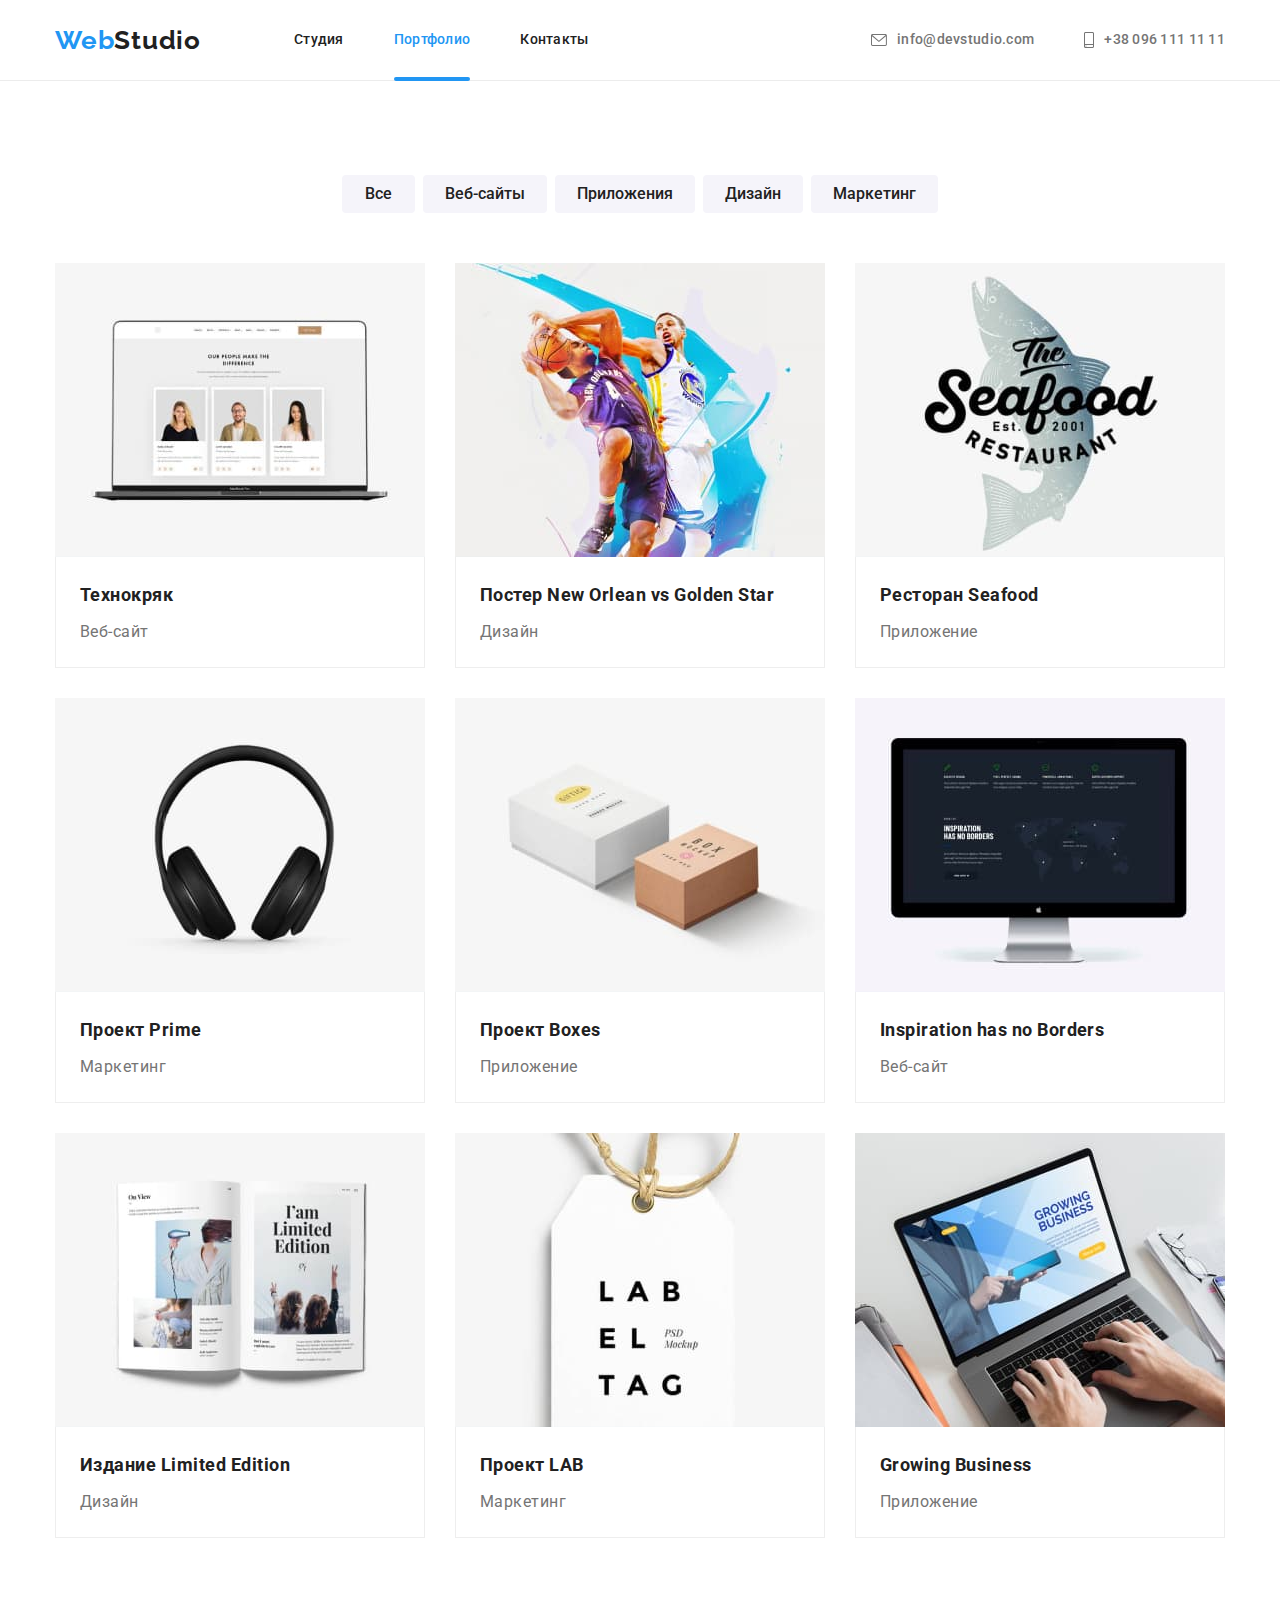
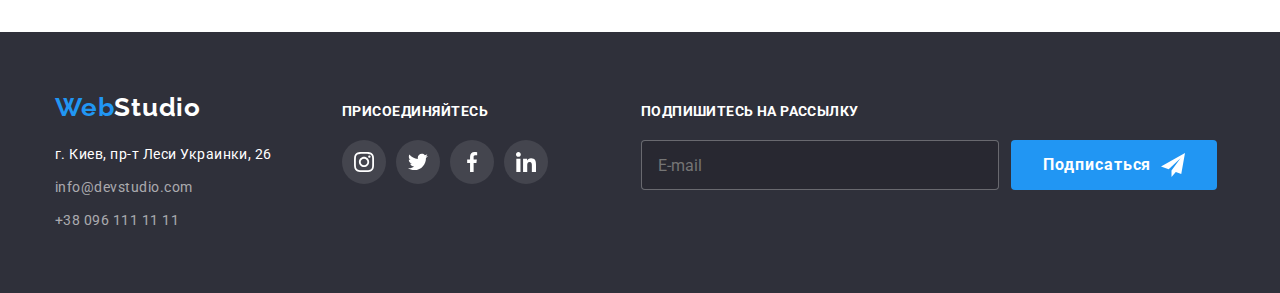
==== portfolio.html @ 643bd153 "Копіювання файлів" ====
<!DOCTYPE html>
<html lang="en">
  <head>
    <meta charset="UTF-8" />
    <meta http-equiv="X-UA-Compatible" content="IE=edge" />
    <meta name="viewport" content="width=device-width, initial-scale=1.0" />
    <title>Document</title>
    <link rel="preconnect" href="https://fonts.googleapis.com" />
    <link rel="preconnect" href="https://fonts.gstatic.com" crossorigin />
    <link
      href="https://fonts.googleapis.com/css2?family=Raleway:wght@700&family=Roboto:wght@400;500;700;900&display=swap"
      rel="stylesheet"
    />
    <link
      rel="stylesheet"
      href="https://cdnjs.cloudflare.com/ajax/libs/modern-normalize/1.1.0/modern-normalize.min.css"
    />

    <link rel="stylesheet" href="./css/main.min.css" />
  </head>
  <body>
    <header class="header">
      <div class="conteiner header__container">
        <a href="./index.html" class="logo">
          Web<span class="logo--up">Studio</span>
        </a>
        <nav class="navigation">
          <ul class="navigation__list list">
            <li class="navigation__item">
              <a href="./index.html" class="navigation__link"> Студия </a>
            </li>
            <li class="navigation__item">
              <a href="./portfolio.html" class="navigation__link current">
                Портфолио</a
              >
            </li>
            <li class="navigation__item">
              <a href="" class="navigation__link"> Контакты</a>
            </li>
          </ul>
        </nav>
        <ul class="contacts list">
          <li class="contacts__item">
            <a class="contacts__link" href="mailto:info@devstudio.com">
              <svg class="contacts__icon" width="16" height="12">
                <use href="./images/icons.svg#icon-envelope-hover"></use>
              </svg>
              info@devstudio.com
            </a>
          </li>
          <li class="contacts__item">
            <a class="contacts__link" href="tel:+380961111111">
              <svg class="contacts__icon" width="10" height="16">
                <use href="./images/icons.svg#icon-smartphone"></use>
              </svg>
              +38 096 111 11 11
            </a>
          </li>
        </ul>
      </div>
    </header>

    <main>
      <section class="portfolio">
        <div class="conteiner">
          <h1 class="visually-hidden">Портфолио</h1>
          <ul class="buttons-list list">
            <li class="buttons-item">
              <button type="button" class="portfolio-button">Все</button>
            </li>
            <li class="buttons-item">
              <button type="button" class="portfolio-button">Веб-сайты</button>
            </li>
            <li class="buttons-item">
              <button type="button" class="portfolio-button">Приложения</button>
            </li>
            <li class="buttons-item">
              <button type="button" class="portfolio-button">Дизайн</button>
            </li>
            <li class="buttons-item">
              <button type="button" class="portfolio-button">Маркетинг</button>
            </li>
          </ul>

          <ul class="portfolio-list list">
            <li class="portfolio-item">
              <a href="" class="portfolio-link">
                <div class="team-portfolio-top">
                  <img
                    src="./images/port1.jpg"
                    alt="ноутбук"
                    width="370"
                    height="294"
                  />
                  <p class="portfolio-top-text">
                    Ресурс предлагает комплексные предложения с разным уровнем
                    функционала и сервисов. Все это позволит посетителю получить
                    исчерпывающие сведения о компании или частном лице.
                  </p>
                </div>
                <div class="item-card">
                  <h2 class="title">Технокряк</h2>
                  <p>Веб-сайт</p>
                </div>
              </a>
            </li>
            <li class="portfolio-item">
              <a href="" class="portfolio-link">
                <div class="team-portfolio-top">
                  <img
                    src="./images/port2.jpg"
                    alt="ноутбук"
                    width="370"
                    height="294"
                  />
                  <p class="portfolio-top-text">
                    Ресурс предлагает комплексные предложения с разным уровнем
                    функционала и сервисов. Все это позволит посетителю получить
                    исчерпывающие сведения о компании или частном лице.
                  </p>
                </div>
                <div class="item-card">
                  <h2 class="title">Постер New Orlean vs Golden Star</h2>
                  <p>Дизайн</p>
                </div>
              </a>
            </li>
            <li class="portfolio-item">
              <a href="" class="portfolio-link">
                <div class="team-portfolio-top">
                  <img
                    src="./images/port3.jpg"
                    alt="ноутбук"
                    width="370"
                    height="294"
                  />
                  <p class="portfolio-top-text">
                    Ресурс предлагает комплексные предложения с разным уровнем
                    функционала и сервисов. Все это позволит посетителю получить
                    исчерпывающие сведения о компании или частном лице.
                  </p>
                </div>
                <div class="item-card">
                  <h2 class="title">Ресторан Seafood</h2>
                  <p>Приложение</p>
                </div>
              </a>
            </li>
            <li class="portfolio-item">
              <a href="" class="portfolio-link">
                <div class="team-portfolio-top">
                  <img
                    src="./images/port4.jpg"
                    alt="ноутбук"
                    width="370"
                    height="294"
                  />
                  <p class="portfolio-top-text">
                    Ресурс предлагает комплексные предложения с разным уровнем
                    функционала и сервисов. Все это позволит посетителю получить
                    исчерпывающие сведения о компании или частном лице.
                  </p>
                </div>
                <div class="item-card">
                  <h2 class="title">Проект Prime</h2>
                  <p>Маркетинг</p>
                </div>
              </a>
            </li>
            <li class="portfolio-item">
              <a href="" class="portfolio-link">
                <div class="team-portfolio-top">
                  <img
                    src="./images/port5.jpg"
                    alt="ноутбук"
                    width="370"
                    height="294"
                  />
                  <p class="portfolio-top-text">
                    Ресурс предлагает комплексные предложения с разным уровнем
                    функционала и сервисов. Все это позволит посетителю получить
                    исчерпывающие сведения о компании или частном лице.
                  </p>
                </div>
                <div class="item-card">
                  <h2 class="title">Проект Boxes</h2>
                  <p>Приложение</p>
                </div>
              </a>
            </li>

            <li class="portfolio-item">
              <a href="" class="portfolio-link">
                <div class="team-portfolio-top">
                  <img
                    src="./images/port6.jpg"
                    alt="ноутбук"
                    width="370"
                    height="294"
                  />
                  <p class="portfolio-top-text">
                    Ресурс предлагает комплексные предложения с разным уровнем
                    функционала и сервисов. Все это позволит посетителю получить
                    исчерпывающие сведения о компании или частном лице.
                  </p>
                </div>
                <div class="item-card">
                  <h2 class="title">Inspiration has no Borders</h2>
                  <p>Веб-сайт</p>
                </div>
              </a>
            </li>
            <li class="portfolio-item">
              <a href="" class="portfolio-link">
                <div class="team-portfolio-top">
                  <img
                    src="./images/port7.jpg"
                    alt="ноутбук"
                    width="370"
                    height="294"
                  />
                  <p class="portfolio-top-text">
                    Ресурс предлагает комплексные предложения с разным уровнем
                    функционала и сервисов. Все это позволит посетителю получить
                    исчерпывающие сведения о компании или частном лице.
                  </p>
                </div>
                <div class="item-card">
                  <h2 class="title">Издание Limited Edition</h2>
                  <p>Дизайн</p>
                </div>
              </a>
            </li>
            <li class="portfolio-item">
              <a href="" class="portfolio-link">
                <div class="team-portfolio-top">
                  <img
                    src="./images/port8.jpg"
                    alt="ноутбук"
                    width="370"
                    height="294"
                  />
                  <p class="portfolio-top-text">
                    Ресурс предлагает комплексные предложения с разным уровнем
                    функционала и сервисов. Все это позволит посетителю получить
                    исчерпывающие сведения о компании или частном лице.
                  </p>
                </div>
                <div class="item-card">
                  <h2 class="title">Проект LAB</h2>
                  <p>Маркетинг</p>
                </div>
              </a>
            </li>
            <li class="portfolio-item">
              <a href="" class="portfolio-link">
                <div class="team-portfolio-top">
                  <img
                    src="./images/port9.jpg"
                    alt="ноутбук"
                    width="370"
                    height="294"
                  />
                  <p class="portfolio-top-text">
                    Ресурс предлагает комплексные предложения с разным уровнем
                    функционала и сервисов. Все это позволит посетителю получить
                    исчерпывающие сведения о компании или частном лице.
                  </p>
                </div>
                <div class="item-card">
                  <h2 class="title">Growing Business</h2>
                  <p>Приложение</p>
                </div>
              </a>
            </li>
          </ul>
        </div>
      </section>
    </main>
    <footer class="footer">
      <div class="footer-conteiner conteiner">
        <div class="footer-address">
          <a href="./index.html" class="logo">
            Web<span class="logo--down">Studio</span>
          </a>
          <address class="address">
            <p class="text">г. Киев, пр-т Леси Украинки, 26</p>
            <ul class="adress-tel-mail list">
              <li class="address-tel-mail-item">
                <a href="mailto:info@devstudio.com" class="mail">
                  info@devstudio.com
                </a>
              </li>
              <li class="address-tel-mail-item">
                <a href="tel:+380961111111" class="tel"> +38 096 111 11 11 </a>
              </li>
            </ul>
          </address>
        </div>
        <div class="welcome">
          <p class="welcome-text">Присоединяйтесь</p>
          <ul class="welcome-list list">
            <li class="welcome-item">
              <a href="" class="welcome-soc-link">
                <svg class="welcome-link-icon" width="20" height="20">
                  <use href="./images/icons.svg#icon-instagram-2"></use>
                </svg>
              </a>
            </li>
            <li class="welcome-item">
              <a href="" class="welcome-soc-link">
                <svg class="welcome-link-icon" width="20" height="20">
                  <use href="./images/icons.svg#icon-twitter-1"></use>
                </svg>
              </a>
            </li>
            <li class="welcome-item">
              <a href="" class="welcome-soc-link">
                <svg class="welcome-link-icon" width="20" height="20">
                  <use href="./images/icons.svg#icon-facebook-1"></use>
                </svg>
              </a>
            </li>
            <li class="welcome-item">
              <a href="" class="welcome-soc-link">
                <svg class="welcome-link-icon" width="20" height="20">
                  <use href="./images/icons.svg#icon-linkedin-1"></use>
                </svg>
              </a>
            </li>
          </ul>
        </div>
        <form class="subscribe-field">
          <label for="email" class="email-label">Подпишитесь на рассылку</label>
          <div class="subscribe-field-input">
            <input
              type="email"
              class="subscribe-input"
              name="user-mail"
              id="email"
              placeholder="E-mail"
            />
            <div class="mail-button">
              <button type="submit" class="hero-button footer-button">
                <span>Подписаться</span>
                <span class="submit-icon">
                  <svg class="button-input-icon" width="24" height="24">
                    <use href="./images/icons.svg#icon-icon-send-1"></use>
                  </svg>
                </span>
              </button>
            </div>
          </div>
        </form>
      </div>
    </footer>
  </body>
</html>
---- css/main.min.css ----
:root{--main-text-color: #212121;--secondary-text-color: #757575;--accent-text-color: #2196f3;--hero-text-color: #ffffff;--background-primary-color: #ffffff;--background-secondary-color: #2f303a;--background-hover-btn:#188ce8;--transition: 250ms cubic-bezier(0.4, 0, 0.2, 1)}p,h1,h2,h3,h4,h5,h6{margin:0}ul,ol{margin:0;padding-left:0}button{cursor:pointer}a{color:currentColor}img{display:block;max-width:100%;height:auto}address{font-style:normal}body{background-color:var(--background-primary-color);color:var(--main-text-color);font-family:Roboto,sans-serif;letter-spacing:.03em}.visually-hidden{position:absolute;width:1px;height:1px;margin:-1px;border:0;padding:0;white-space:nowrap;clip-path:inset(100%);clip:rect(0 0 0 0);overflow:hidden}.list{list-style:none;padding:0;margin:0}.is-hidden{opacity:0;visibility:hidden;pointer-events:none}.conteiner{margin-left:auto;margin-right:auto;width:1200px;padding-left:15px;padding-right:15px}.section,.portfolio{padding-top:94px;padding-bottom:94px}.logo{color:var(--accent-text-color);font-family:Raleway,sans-serif;font-size:26px;font-weight:700;line-height:1.19;letter-spacing:.03em;text-decoration:none}.logo--up{color:var(--main-text-color)}.logo--down{color:var(--hero-text-color)}.navigation{margin-left:93px}.navigation__list{display:flex}.navigation__item:not(:last-child){margin-right:50px}.navigation__link{display:block;padding-top:32px;padding-bottom:32px;font-size:14px;font-weight:500;line-height:1.14;letter-spacing:.02em;text-decoration:none;transition:color var(--transition)}.navigation__link:hover,.navigation__link:focus{color:var(--accent-text-color)}.contacts{display:flex;margin-left:auto}.contacts__link{display:flex;align-items:center;color:var(--secondary-text-color);font-size:14px;font-weight:500;line-height:1.14;letter-spacing:.02em;text-decoration:none;transition:color var(--transition);padding-top:32px;padding-bottom:32px}.contacts__link:hover,.contacts__link:focus{color:var(--accent-text-color)}.contacts__icon{fill:currentColor;margin-right:10px}.contacts__item+.contacts__item{margin-left:50px}.hero-button{display:block;margin:0 auto;border:rgba(0,0,0,0);border-radius:4px;padding:10px 32px;min-width:200px;background-color:var(--accent-text-color);color:var(--hero-text-color);cursor:pointer;font-family:inherit;font-size:16px;font-weight:700;line-height:1.86;letter-spacing:.06em;text-align:center;transition:background-color var(--transition)}.hero-button:hover,.hero-button:focus{background-color:var(--background-hover-btn)}.modal-title{margin-top:0;margin-bottom:12px;font-size:20px;font-weight:700;line-height:1.15;letter-spacing:.03em;text-align:center;color:var(--main-text-color)}.modal-input{width:100%;height:40px;border:1px solid rgba(33,33,33,.2);border-radius:4px;outline:none;padding-left:42px;transition:border var(--transition)}.modal-input:focus{border:1px solid var(--accent-text-color)}.modal-field{margin-bottom:10px}.modal-field-coment{margin-bottom:20px}.modal-label{font-size:12px;font-weight:400;line-height:1.17;letter-spacing:.01em;margin-bottom:4px;color:var(--secondary-text-color)}.modal-comment{display:block;width:100%;height:120px;border:1px solid rgba(33,33,33,.2);border-radius:4px;resize:none;transition:border var(--transition);padding:12px 16px}.modal-comment::placeholder{font-size:14px;font-weight:400;line-height:1.14;letter-spacing:.01em;color:rgba(117,117,117,.5)}.modal-comment:focus{border:1px solid var(--accent-text-color)}.input-wrap{position:relative}.input-icon{position:absolute;left:12px;top:50%;transform:translateY(-50%)}.modal-input:focus+.input-icon{fill:var(--accent-text-color)}.modal-policy{margin-bottom:30px}.modal-policy-label{display:flex;align-items:center;justify-content:center;cursor:pointer;font-size:14px}.modal-policy-text{font-size:14px;font-weight:400;line-height:1.71;letter-spacing:.03em;color:var(--secondary-text-color)}.modal-link{color:var(--accent-text-color);text-decoration:none;border-bottom:1px solid var(--accent-text-color)}.modal-custom-check{border:2px solid var(--main-text-color);width:16px;height:15px;display:flex;align-items:center;justify-content:center;margin-right:7px}.modal-check:checked+.modal-custom-check{border:2px solid var(--accent-text-color);background-color:var(--accent-text-color)}.modal-check:focus+.modal-custom-check{border:2px solid var(--accent-text-color)}.backdrop{width:100%;height:100%;position:fixed;left:0;top:0;background-color:rgba(0,0,0,.2);transition:opacity var(--transition),visibility var(--transition)}.backdrop.is-hidden .modal{transform:translate(-50%, -50%) scale(0) rotate(180deg)}.modal{width:100%;position:absolute;max-width:528px;background-color:var(--background-primary-color);position:absolute;top:50%;left:50%;border-radius:4px;transform:translate(-50%, -50%) scale(1) rotate(0);transition:transform var(--transition);padding:40px}.modal-close-btn{position:absolute;top:10px;right:10px;width:30px;height:30px;border-radius:50%;border:1px solid rgba(0,0,0,.1);background-color:rgba(0,0,0,0);display:flex;align-items:center;justify-content:center;cursor:pointer}.close-button{transition:fill var(--transition)}.modal-close-btn:hover .close-button,.modal-close-btn:focus .close-button{fill:var(--accent-text-color)}.section-title{margin-top:0;margin-bottom:50px;color:var(--main-text-color);font-size:36px;font-weight:700;line-height:1.17;letter-spacing:.03em;text-align:center}.current{display:flex;position:relative;color:var(--accent-text-color)}.current::after{display:block;content:"";width:100%;height:4px;background-size:contain;left:0;bottom:-1px;margin-bottom:0;background-color:var(--accent-text-color);border-radius:2px;position:absolute}.header{border-bottom:1px solid #ececec}.header__container{display:flex;align-items:center}.hero{max-width:1600px;margin:0 auto;background-color:var(--background-secondary-color);background-image:linear-gradient(rgba(47, 48, 58, 0.4), rgba(47, 48, 58, 0.4)),url(../images/hero.jpg);background-repeat:no-repeat;background-position:center;letter-spacing:.06em;text-align:center;padding-top:200px;padding-bottom:200px}.hero-title{margin-left:auto;margin-right:auto;margin-top:0;margin-bottom:30px;max-width:696px;color:var(--hero-text-color);font-size:44px;font-weight:900;line-height:1.36;text-transform:uppercase}.section-benefits{padding-top:94px;padding-bottom:0}.benefits{display:flex;gap:30px}.benefits-item{width:270px}.benefits-icon{display:flex;align-items:center;justify-content:center;background-color:#f5f4fa;border-radius:4px;width:270px;height:120px;margin-bottom:30px}.benefits .title{margin-top:0;margin-bottom:10px;color:var(--main-text-color);font-size:14px;font-weight:700;line-height:1.14;letter-spacing:.03em;text-transform:uppercase}.benefits p{margin-top:0;margin-bottom:0;color:var(--secondary-text-color);font-size:14px;font-weight:400;line-height:1.71;letter-spacing:.03em}.case{display:flex;gap:30px}.case-images{display:flex;flex-direction:column;position:relative}.case-text{background-color:rgba(47,48,58,.8);position:absolute;padding-top:27px;padding-bottom:27px;width:100%;bottom:0;left:0;margin:0;text-align:center;font-size:14px;font-weight:700;line-height:1.14;letter-spacing:.03em;text-transform:uppercase;color:var(--hero-text-color)}.clients-list{display:flex;justify-content:center;align-items:center}.clients-item{width:170px;height:92px}.clients-item+.clients-item{margin-left:30px}.clients-link{display:flex;align-items:center;justify-content:center;cursor:pointer;width:100%;height:100%;border:1px solid #afb1b8;border-radius:4px;color:#afb1b8;transition:border var(--transition),color var(--transition)}.clients-link:hover,.clients-link:focus{border:1px solid var(--accent-text-color);color:var(--accent-text-color)}.clients-icon{fill:currentColor}.footer{background-color:var(--background-secondary-color);padding-top:60px;padding-bottom:60px}.footer-conteiner{display:flex;align-items:baseline}.footer .logo{margin-bottom:20px}.address{margin-top:20px;margin-bottom:0}.address .text{margin-top:0;margin-bottom:0;color:var(--hero-text-color);font-size:14px;line-height:1.71}.address .mail,.address .tel{color:rgba(255,255,255,.6);font-size:14px;line-height:1.71;text-decoration:none}.adress-tel-mail{margin-top:9px}.address-tel-mail-item+.address-tel-mail-item{margin-top:9px}.welcome{margin-left:70px}.welcome-text{margin:0;text-transform:uppercase;font-size:14px;font-weight:700;line-height:1.14;color:var(--hero-text-color)}.welcome-list{display:flex;margin-top:20px}.welcome-item+.welcome-item{margin-left:10px}.welcome-soc-link{display:flex;justify-content:center;align-items:center;width:44px;height:44px;background:rgba(255,255,255,.1);border-radius:50%;cursor:pointer;transition:background-color var(--transition)}.welcome-soc-link:hover,.welcome-soc-link:focus{background-color:var(--accent-text-color)}.welcome-link-icon{fill:var(--hero-text-color)}.subscribe-field{margin-left:93px}.email-label{display:block;margin-bottom:20px;font-weight:700;font-size:14px;line-height:1.14;letter-spacing:.03em;text-transform:uppercase;color:var(--hero-text-color)}.subscribe-input{width:358px;height:50px;margin-right:12px;padding-top:15px;padding-bottom:15px;padding-left:16px;border:1px solid rgba(255,255,255,.3);border-radius:4px;background-color:rgba(0,0,0,.15);font-size:16px;line-height:1.25;color:rgba(255,255,255,.6)}.footer-button{display:flex;justify-content:center;align-items:center}.submit-icon{margin-left:10px;display:flex;justify-content:center;align-items:center}.button-input-icon{fill:var(--hero-text-color);right:28px}.subscribe-field-input{display:flex;align-items:center;justify-content:center}.portfolio-list{margin-top:50px;display:flex;flex-wrap:wrap;gap:30px}.portfolio-item{width:calc((100% - 60px)/3);position:relative}.item-card{padding:24px;padding-top:20px;padding-left:24px;padding-bottom:20px;border-left:1px solid #eee;border-right:1px solid #eee;border-bottom:1px solid #eee}.portfolio .title{margin-bottom:4px;margin-top:0;color:var(--main-text-color);font-size:18px;font-weight:700;line-height:2;letter-spacing:.06}.buttons-list{display:flex;justify-content:center}.buttons-item+.buttons-item{margin-left:8px}.portfolio-button{display:inline-block;border-radius:4px;padding:6px 22px;min-width:73px;border:rgba(0,0,0,0);color:var(--main-text-color);background-color:#f5f4fa;cursor:pointer;text-align:center;font-family:inherit;font-size:16px;font-weight:500;line-height:1.63;transition:box-shadow var(--transition),color var(--transition),background-color var(--transition)}.portfolio-button:hover,.portfolio-button:focus{background-color:var(--accent-text-color);color:var(--hero-text-color);box-shadow:0px 3px 1px rgba(0,0,0,.1),0px 1px 2px rgba(0,0,0,.08),0px 2px 2px rgba(0,0,0,.12)}.portfolio-link{display:block;text-decoration:none;width:100%;height:100%;transition:box-shadow var(--transition)}.portfolio-link:hover,.portfolio-link:focus{box-shadow:0px 1px 1px rgba(0,0,0,.12),0px 4px 4px rgba(0,0,0,.06),1px 4px 6px rgba(0,0,0,.16)}.item-card p{margin-bottom:0;margin-top:0;color:var(--secondary-text-color);font-size:16px;line-height:1.88}.team-portfolio-top{position:relative;overflow:hidden}.portfolio-top-text{position:absolute;top:0;left:0;color:var(--hero-text-color);background-color:rgba(33,150,243,.9);font-size:18px;line-height:1.56;height:100%;transform:translateY(100%);transition:transform var(--transition);overflow:auto;padding-top:63px;padding-left:24px;padding-right:24px;padding-bottom:63px}.portfolio-link:hover .portfolio-top-text,.portfolio-link:focus .portfolio-top-text{transform:translateY(0);transition:transform var(--transition)}.team{padding-top:94px;padding-bottom:94px;background-color:#f5f4fa}.team__cards{display:flex;gap:30px}.team__cards-item{background-color:var(--background-primary-color);border-radius:0px 0px 4px 4px;box-shadow:0px 1px 3px rgba(0,0,0,.12),0px 1px 1px rgba(0,0,0,.14),0px 2px 1px rgba(0,0,0,.2)}.team__list{text-align:center;padding-top:30px;padding-bottom:30px}.team__name{margin-top:0;margin-bottom:10px;color:var(--main-text-color);font-size:16px;font-weight:500;line-height:1.19}.team__position{margin-top:0;margin-bottom:16px;color:var(--secondary-text-color);font-size:16px;line-height:1.19}.team__icon-list{display:flex;justify-content:center;align-items:center;gap:10px}.team__soc-link{display:flex;justify-content:center;align-items:center;width:44px;height:44px;border-radius:50%;cursor:pointer;transition:background-color var(--transition)}.team__soc-link:hover,.team__soc-link:focus{background-color:var(--accent-text-color)}.team__link-icon{fill:#afb1b8;transition:fill var(--transition)}.team__link-icon:hover,.team__link-icon:focus{background-color:var(--accent-text-color)}.team__soc-link:hover .team__link-icon,.team__soc-link:focus .team__link-icon{fill:var(--hero-text-color)}/*# sourceMappingURL=main.min.css.map */
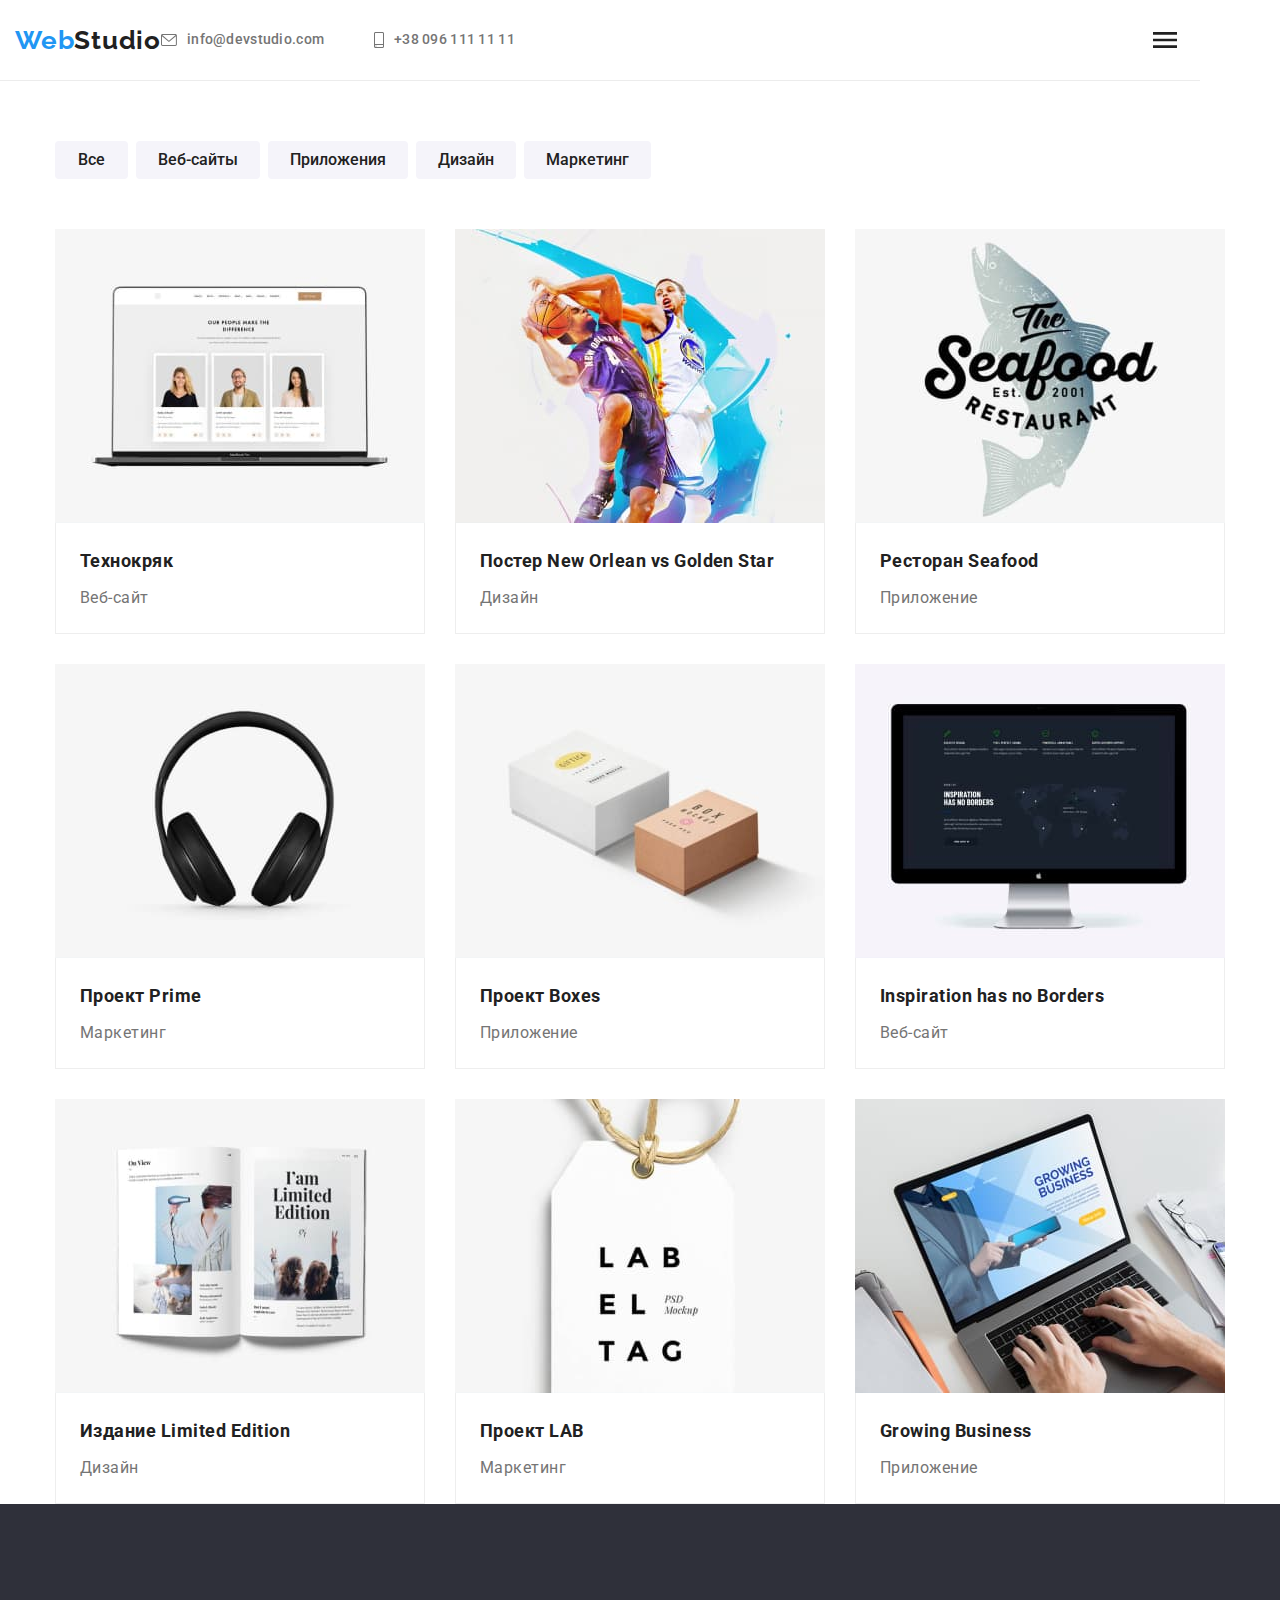
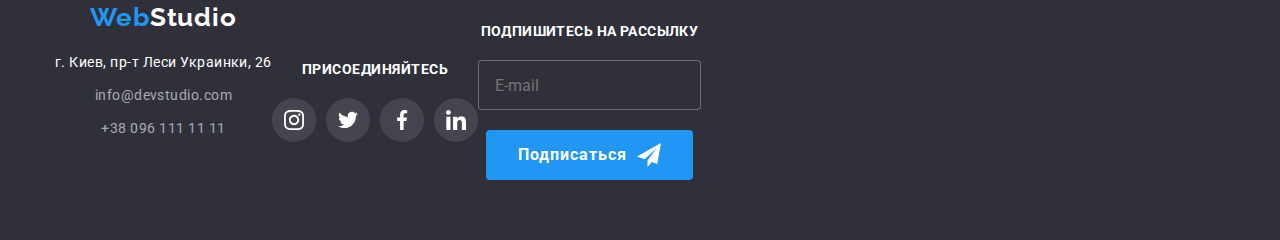
==== commit ff671e03: "Доопрацювання" ====
--- a/portfolio.html
+++ b/portfolio.html
@@ -57,6 +57,62 @@
             </a>
           </li>
         </ul>
+        <button type="button" class="menu-open">
+          <svg class="menu-open__icon" width="40" height="40">
+            <use href="./images/icons.svg#icon-menu_40px-1"></use>
+          </svg>
+        </button>
+      </div>
+      <div class="mob-menu is-hidden">
+        <div class="cont">
+          <div class="mob-menu-top">
+            <button type="button" class="menu-close">
+              <svg width="40" height="40">
+                <use
+                  class="menu-close__icon"
+                  href="./images/icons.svg#icon-close_40px-1"
+                ></use>
+              </svg>
+            </button>
+            <div class="navigation-mobile">
+              <ul class="navigation-mobile__list list">
+                <li class="navigation-mobile__item">
+                  <a href="./index.html" class="navigation-mobile__link">
+                    Студия
+                  </a>
+                </li>
+                <li class="navigation-mobile__item">
+                  <a
+                    href="./portfolio.html"
+                    class="navigation-mobile__link current-mobile"
+                  >
+                    Портфолио</a
+                  >
+                </li>
+                <li class="navigation-mobile__item">
+                  <a href="" class="navigation-mobile__link"> Контакты</a>
+                </li>
+              </ul>
+            </div>
+          </div>
+          <div class="mob-menu-bottom">
+            <a class="contacts-mobile__link" href="tel:+380961111111">
+              +38 096 111 11 11
+            </a>
+            <a class="contacts-mobile__mail" href="mailto:info@devstudio.com">
+              info@devstudio.com
+            </a>
+
+            <ul class="mob-soc-link list">
+              <li class="mob-soc-item">
+                <p class="mob-soc-icon">Instagram</p>
+              </li>
+              <li class="mob-soc-item"><p class="mob-soc-icon">Twitter</p></li>
+              <li class="mob-soc-item"><p class="mob-soc-icon">Facebook</p></li>
+              <li class="mob-soc-item"><p class="mob-soc-icon">LinkedIn</p></li>
+            </ul>
+          </div>
+        </div>
       </div>
     </header>
 
@@ -86,12 +142,22 @@
             <li class="portfolio-item">
               <a href="" class="portfolio-link">
                 <div class="team-portfolio-top">
-                  <img
-                    src="./images/port1.jpg"
-                    alt="ноутбук"
-                    width="370"
-                    height="294"
-                  />
+                  <picture
+                    ><source
+                      srcset="
+                        ./images/p1desc1x.jpg 1x,
+                        ./images/p1desc2x.jpg 2x
+                      "
+                      media="(min-width: 1200px)" />
+                    <source
+                      srcset="./images/p1tab1x.jpg 1x, ./images/p1tab2x.jpg 2x"
+                      media="(min-width: 768px)" />
+                    <source
+                      srcset="./images/p1mob1x.jpg 1x, ./images/p1mob2x.jpg 2x"
+                      media="(min-width: 320px)" />
+                    <img src="./images/p1mob1x.jpg" alt="ноутбук"
+                  /></picture>
+
                   <p class="portfolio-top-text">
                     Ресурс предлагает комплексные предложения с разным уровнем
                     функционала и сервисов. Все это позволит посетителю получить
@@ -107,12 +173,22 @@
             <li class="portfolio-item">
               <a href="" class="portfolio-link">
                 <div class="team-portfolio-top">
-                  <img
-                    src="./images/port2.jpg"
-                    alt="ноутбук"
-                    width="370"
-                    height="294"
-                  />
+                  <picture
+                    ><source
+                      srcset="
+                        ./images/p2desc1x.jpg 1x,
+                        ./images/p2desc2x.jpg 2x
+                      "
+                      media="(min-width: 1200px)" />
+                    <source
+                      srcset="./images/p2tab1x.jpg 1x, ./images/p2tab2x.jpg 2x"
+                      media="(min-width: 768px)" />
+                    <source
+                      srcset="./images/p2mob1x.jpg 1x, ./images/p2mob2x.jpg 2x"
+                      media="(min-width: 320px)" />
+                    <img src="./images/p2mob1x.jpg" alt="ноутбук"
+                  /></picture>
+
                   <p class="portfolio-top-text">
                     Ресурс предлагает комплексные предложения с разным уровнем
                     функционала и сервисов. Все это позволит посетителю получить
@@ -128,12 +204,21 @@
             <li class="portfolio-item">
               <a href="" class="portfolio-link">
                 <div class="team-portfolio-top">
-                  <img
-                    src="./images/port3.jpg"
-                    alt="ноутбук"
-                    width="370"
-                    height="294"
-                  />
+                  <picture
+                    ><source
+                      srcset="
+                        ./images/p3desc1x.jpg 1x,
+                        ./images/p3desc2x.jpg 2x
+                      "
+                      media="(min-width: 1200px)" />
+                    <source
+                      srcset="./images/p3tab1x.jpg 1x, ./images/p3tab2x.jpg 2x"
+                      media="(min-width: 768px)" />
+                    <source
+                      srcset="./images/p3mob1x.jpg 1x, ./images/p3mob2x.jpg 2x"
+                      media="(min-width: 320px)" />
+                    <img src="./images/p3mob1x.jpg" alt="ноутбук"
+                  /></picture>
                   <p class="portfolio-top-text">
                     Ресурс предлагает комплексные предложения с разным уровнем
                     функционала и сервисов. Все это позволит посетителю получить
@@ -149,12 +234,21 @@
             <li class="portfolio-item">
               <a href="" class="portfolio-link">
                 <div class="team-portfolio-top">
-                  <img
-                    src="./images/port4.jpg"
-                    alt="ноутбук"
-                    width="370"
-                    height="294"
-                  />
+                  <picture
+                    ><source
+                      srcset="
+                        ./images/p4desc1x.jpg 1x,
+                        ./images/p4desc2x.jpg 2x
+                      "
+                      media="(min-width: 1200px)" />
+                    <source
+                      srcset="./images/p4tab1x.jpg 1x, ./images/p4tab2x.jpg 2x"
+                      media="(min-width: 768px)" />
+                    <source
+                      srcset="./images/p4mob1x.jpg 1x, ./images/p4mob2x.jpg 2x"
+                      media="(min-width: 320px)" />
+                    <img src="./images/p4mob1x.jpg" alt="ноутбук"
+                  /></picture>
                   <p class="portfolio-top-text">
                     Ресурс предлагает комплексные предложения с разным уровнем
                     функционала и сервисов. Все это позволит посетителю получить
@@ -170,12 +264,21 @@
             <li class="portfolio-item">
               <a href="" class="portfolio-link">
                 <div class="team-portfolio-top">
-                  <img
-                    src="./images/port5.jpg"
-                    alt="ноутбук"
-                    width="370"
-                    height="294"
-                  />
+                  <picture
+                    ><source
+                      srcset="
+                        ./images/p5desc1x.jpg 1x,
+                        ./images/p5desc2x.jpg 2x
+                      "
+                      media="(min-width: 1200px)" />
+                    <source
+                      srcset="./images/p5tab1x.jpg 1x, ./images/p5tab2x.jpg 2x"
+                      media="(min-width: 768px)" />
+                    <source
+                      srcset="./images/p5mob1x.jpg 1x, ./images/p5mob2x.jpg 2x"
+                      media="(min-width: 320px)" />
+                    <img src="./images/p5mob1x.jpg" alt="ноутбук"
+                  /></picture>
                   <p class="portfolio-top-text">
                     Ресурс предлагает комплексные предложения с разным уровнем
                     функционала и сервисов. Все это позволит посетителю получить
@@ -192,12 +295,21 @@
             <li class="portfolio-item">
               <a href="" class="portfolio-link">
                 <div class="team-portfolio-top">
-                  <img
-                    src="./images/port6.jpg"
-                    alt="ноутбук"
-                    width="370"
-                    height="294"
-                  />
+                  <picture
+                    ><source
+                      srcset="
+                        ./images/p6desc1x.jpg 1x,
+                        ./images/p6desc2x.jpg 2x
+                      "
+                      media="(min-width: 1200px)" />
+                    <source
+                      srcset="./images/p6tab1x.jpg 1x, ./images/p6tab2x.jpg 2x"
+                      media="(min-width: 768px)" />
+                    <source
+                      srcset="./images/p6mob1x.jpg 1x, ./images/p6mob2x.jpg 2x"
+                      media="(min-width: 320px)" />
+                    <img src="./images/p6mob1x.jpg" alt="ноутбук"
+                  /></picture>
                   <p class="portfolio-top-text">
                     Ресурс предлагает комплексные предложения с разным уровнем
                     функционала и сервисов. Все это позволит посетителю получить
@@ -213,12 +325,21 @@
             <li class="portfolio-item">
               <a href="" class="portfolio-link">
                 <div class="team-portfolio-top">
-                  <img
-                    src="./images/port7.jpg"
-                    alt="ноутбук"
-                    width="370"
-                    height="294"
-                  />
+                  <picture
+                    ><source
+                      srcset="
+                        ./images/p7desc1x.jpg 1x,
+                        ./images/p7desc2x.jpg 2x
+                      "
+                      media="(min-width: 1200px)" />
+                    <source
+                      srcset="./images/p7tab1x.jpg 1x, ./images/p7tab2x.jpg 2x"
+                      media="(min-width: 768px)" />
+                    <source
+                      srcset="./images/p7mob1x.jpg 1x, ./images/p7mob2x.jpg 2x"
+                      media="(min-width: 320px)" />
+                    <img src="./images/p7mob1x.jpg" alt="ноутбук"
+                  /></picture>
                   <p class="portfolio-top-text">
                     Ресурс предлагает комплексные предложения с разным уровнем
                     функционала и сервисов. Все это позволит посетителю получить
@@ -234,12 +355,21 @@
             <li class="portfolio-item">
               <a href="" class="portfolio-link">
                 <div class="team-portfolio-top">
-                  <img
-                    src="./images/port8.jpg"
-                    alt="ноутбук"
-                    width="370"
-                    height="294"
-                  />
+                  <picture
+                    ><source
+                      srcset="
+                        ./images/p8desc1x.jpg 1x,
+                        ./images/p8desc2x.jpg 2x
+                      "
+                      media="(min-width: 1200px)" />
+                    <source
+                      srcset="./images/p8tab1x.jpg 1x, ./images/p8tab2x.jpg 2x"
+                      media="(min-width: 768px)" />
+                    <source
+                      srcset="./images/p8mob1x.jpg 1x, ./images/p8mob2x.jpg 2x"
+                      media="(min-width: 320px)" />
+                    <img src="./images/p8mob1x.jpg" alt="ноутбук"
+                  /></picture>
                   <p class="portfolio-top-text">
                     Ресурс предлагает комплексные предложения с разным уровнем
                     функционала и сервисов. Все это позволит посетителю получить
@@ -255,12 +385,21 @@
             <li class="portfolio-item">
               <a href="" class="portfolio-link">
                 <div class="team-portfolio-top">
-                  <img
-                    src="./images/port9.jpg"
-                    alt="ноутбук"
-                    width="370"
-                    height="294"
-                  />
+                  <picture
+                    ><source
+                      srcset="
+                        ./images/p9desc1x.jpg 1x,
+                        ./images/p9desc2x.jpg 2x
+                      "
+                      media="(min-width: 1200px)" />
+                    <source
+                      srcset="./images/p9tab1x.jpg 1x, ./images/p9tab2x.jpg 2x"
+                      media="(min-width: 768px)" />
+                    <source
+                      srcset="./images/p9mob1x.jpg 1x, ./images/p9mob2x.jpg 2x"
+                      media="(min-width: 320px)" />
+                    <img src="./images/p9mob1x.jpg" alt="ноутбук"
+                  /></picture>
                   <p class="portfolio-top-text">
                     Ресурс предлагает комплексные предложения с разным уровнем
                     функционала и сервисов. Все это позволит посетителю получить
@@ -354,5 +493,7 @@
         </form>
       </div>
     </footer>
+    <script src="./js/modal.js"></script>
+    <script src="./js/mobile-menu.js"></script>
   </body>
 </html>
--- a/css/main.min.css
+++ b/css/main.min.css
@@ -1 +1 @@
-:root{--main-text-color: #212121;--secondary-text-color: #757575;--accent-text-color: #2196f3;--hero-text-color: #ffffff;--background-primary-color: #ffffff;--background-secondary-color: #2f303a;--background-hover-btn:#188ce8;--transition: 250ms cubic-bezier(0.4, 0, 0.2, 1)}p,h1,h2,h3,h4,h5,h6{margin:0}ul,ol{margin:0;padding-left:0}button{cursor:pointer}a{color:currentColor}img{display:block;max-width:100%;height:auto}address{font-style:normal}body{background-color:var(--background-primary-color);color:var(--main-text-color);font-family:Roboto,sans-serif;letter-spacing:.03em}.visually-hidden{position:absolute;width:1px;height:1px;margin:-1px;border:0;padding:0;white-space:nowrap;clip-path:inset(100%);clip:rect(0 0 0 0);overflow:hidden}.list{list-style:none;padding:0;margin:0}.is-hidden{opacity:0;visibility:hidden;pointer-events:none}.conteiner{margin-left:auto;margin-right:auto;width:1200px;padding-left:15px;padding-right:15px}.section,.portfolio{padding-top:94px;padding-bottom:94px}.logo{color:var(--accent-text-color);font-family:Raleway,sans-serif;font-size:26px;font-weight:700;line-height:1.19;letter-spacing:.03em;text-decoration:none}.logo--up{color:var(--main-text-color)}.logo--down{color:var(--hero-text-color)}.navigation{margin-left:93px}.navigation__list{display:flex}.navigation__item:not(:last-child){margin-right:50px}.navigation__link{display:block;padding-top:32px;padding-bottom:32px;font-size:14px;font-weight:500;line-height:1.14;letter-spacing:.02em;text-decoration:none;transition:color var(--transition)}.navigation__link:hover,.navigation__link:focus{color:var(--accent-text-color)}.contacts{display:flex;margin-left:auto}.contacts__link{display:flex;align-items:center;color:var(--secondary-text-color);font-size:14px;font-weight:500;line-height:1.14;letter-spacing:.02em;text-decoration:none;transition:color var(--transition);padding-top:32px;padding-bottom:32px}.contacts__link:hover,.contacts__link:focus{color:var(--accent-text-color)}.contacts__icon{fill:currentColor;margin-right:10px}.contacts__item+.contacts__item{margin-left:50px}.hero-button{display:block;margin:0 auto;border:rgba(0,0,0,0);border-radius:4px;padding:10px 32px;min-width:200px;background-color:var(--accent-text-color);color:var(--hero-text-color);cursor:pointer;font-family:inherit;font-size:16px;font-weight:700;line-height:1.86;letter-spacing:.06em;text-align:center;transition:background-color var(--transition)}.hero-button:hover,.hero-button:focus{background-color:var(--background-hover-btn)}.modal-title{margin-top:0;margin-bottom:12px;font-size:20px;font-weight:700;line-height:1.15;letter-spacing:.03em;text-align:center;color:var(--main-text-color)}.modal-input{width:100%;height:40px;border:1px solid rgba(33,33,33,.2);border-radius:4px;outline:none;padding-left:42px;transition:border var(--transition)}.modal-input:focus{border:1px solid var(--accent-text-color)}.modal-field{margin-bottom:10px}.modal-field-coment{margin-bottom:20px}.modal-label{font-size:12px;font-weight:400;line-height:1.17;letter-spacing:.01em;margin-bottom:4px;color:var(--secondary-text-color)}.modal-comment{display:block;width:100%;height:120px;border:1px solid rgba(33,33,33,.2);border-radius:4px;resize:none;transition:border var(--transition);padding:12px 16px}.modal-comment::placeholder{font-size:14px;font-weight:400;line-height:1.14;letter-spacing:.01em;color:rgba(117,117,117,.5)}.modal-comment:focus{border:1px solid var(--accent-text-color)}.input-wrap{position:relative}.input-icon{position:absolute;left:12px;top:50%;transform:translateY(-50%)}.modal-input:focus+.input-icon{fill:var(--accent-text-color)}.modal-policy{margin-bottom:30px}.modal-policy-label{display:flex;align-items:center;justify-content:center;cursor:pointer;font-size:14px}.modal-policy-text{font-size:14px;font-weight:400;line-height:1.71;letter-spacing:.03em;color:var(--secondary-text-color)}.modal-link{color:var(--accent-text-color);text-decoration:none;border-bottom:1px solid var(--accent-text-color)}.modal-custom-check{border:2px solid var(--main-text-color);width:16px;height:15px;display:flex;align-items:center;justify-content:center;margin-right:7px}.modal-check:checked+.modal-custom-check{border:2px solid var(--accent-text-color);background-color:var(--accent-text-color)}.modal-check:focus+.modal-custom-check{border:2px solid var(--accent-text-color)}.backdrop{width:100%;height:100%;position:fixed;left:0;top:0;background-color:rgba(0,0,0,.2);transition:opacity var(--transition),visibility var(--transition)}.backdrop.is-hidden .modal{transform:translate(-50%, -50%) scale(0) rotate(180deg)}.modal{width:100%;position:absolute;max-width:528px;background-color:var(--background-primary-color);position:absolute;top:50%;left:50%;border-radius:4px;transform:translate(-50%, -50%) scale(1) rotate(0);transition:transform var(--transition);padding:40px}.modal-close-btn{position:absolute;top:10px;right:10px;width:30px;height:30px;border-radius:50%;border:1px solid rgba(0,0,0,.1);background-color:rgba(0,0,0,0);display:flex;align-items:center;justify-content:center;cursor:pointer}.close-button{transition:fill var(--transition)}.modal-close-btn:hover .close-button,.modal-close-btn:focus .close-button{fill:var(--accent-text-color)}.section-title{margin-top:0;margin-bottom:50px;color:var(--main-text-color);font-size:36px;font-weight:700;line-height:1.17;letter-spacing:.03em;text-align:center}.current{display:flex;position:relative;color:var(--accent-text-color)}.current::after{display:block;content:"";width:100%;height:4px;background-size:contain;left:0;bottom:-1px;margin-bottom:0;background-color:var(--accent-text-color);border-radius:2px;position:absolute}.header{border-bottom:1px solid #ececec}.header__container{display:flex;align-items:center}.hero{max-width:1600px;margin:0 auto;background-color:var(--background-secondary-color);background-image:linear-gradient(rgba(47, 48, 58, 0.4), rgba(47, 48, 58, 0.4)),url(../images/hero.jpg);background-repeat:no-repeat;background-position:center;letter-spacing:.06em;text-align:center;padding-top:200px;padding-bottom:200px}.hero-title{margin-left:auto;margin-right:auto;margin-top:0;margin-bottom:30px;max-width:696px;color:var(--hero-text-color);font-size:44px;font-weight:900;line-height:1.36;text-transform:uppercase}.section-benefits{padding-top:94px;padding-bottom:0}.benefits{display:flex;gap:30px}.benefits-item{width:270px}.benefits-icon{display:flex;align-items:center;justify-content:center;background-color:#f5f4fa;border-radius:4px;width:270px;height:120px;margin-bottom:30px}.benefits .title{margin-top:0;margin-bottom:10px;color:var(--main-text-color);font-size:14px;font-weight:700;line-height:1.14;letter-spacing:.03em;text-transform:uppercase}.benefits p{margin-top:0;margin-bottom:0;color:var(--secondary-text-color);font-size:14px;font-weight:400;line-height:1.71;letter-spacing:.03em}.case{display:flex;gap:30px}.case-images{display:flex;flex-direction:column;position:relative}.case-text{background-color:rgba(47,48,58,.8);position:absolute;padding-top:27px;padding-bottom:27px;width:100%;bottom:0;left:0;margin:0;text-align:center;font-size:14px;font-weight:700;line-height:1.14;letter-spacing:.03em;text-transform:uppercase;color:var(--hero-text-color)}.clients-list{display:flex;justify-content:center;align-items:center}.clients-item{width:170px;height:92px}.clients-item+.clients-item{margin-left:30px}.clients-link{display:flex;align-items:center;justify-content:center;cursor:pointer;width:100%;height:100%;border:1px solid #afb1b8;border-radius:4px;color:#afb1b8;transition:border var(--transition),color var(--transition)}.clients-link:hover,.clients-link:focus{border:1px solid var(--accent-text-color);color:var(--accent-text-color)}.clients-icon{fill:currentColor}.footer{background-color:var(--background-secondary-color);padding-top:60px;padding-bottom:60px}.footer-conteiner{display:flex;align-items:baseline}.footer .logo{margin-bottom:20px}.address{margin-top:20px;margin-bottom:0}.address .text{margin-top:0;margin-bottom:0;color:var(--hero-text-color);font-size:14px;line-height:1.71}.address .mail,.address .tel{color:rgba(255,255,255,.6);font-size:14px;line-height:1.71;text-decoration:none}.adress-tel-mail{margin-top:9px}.address-tel-mail-item+.address-tel-mail-item{margin-top:9px}.welcome{margin-left:70px}.welcome-text{margin:0;text-transform:uppercase;font-size:14px;font-weight:700;line-height:1.14;color:var(--hero-text-color)}.welcome-list{display:flex;margin-top:20px}.welcome-item+.welcome-item{margin-left:10px}.welcome-soc-link{display:flex;justify-content:center;align-items:center;width:44px;height:44px;background:rgba(255,255,255,.1);border-radius:50%;cursor:pointer;transition:background-color var(--transition)}.welcome-soc-link:hover,.welcome-soc-link:focus{background-color:var(--accent-text-color)}.welcome-link-icon{fill:var(--hero-text-color)}.subscribe-field{margin-left:93px}.email-label{display:block;margin-bottom:20px;font-weight:700;font-size:14px;line-height:1.14;letter-spacing:.03em;text-transform:uppercase;color:var(--hero-text-color)}.subscribe-input{width:358px;height:50px;margin-right:12px;padding-top:15px;padding-bottom:15px;padding-left:16px;border:1px solid rgba(255,255,255,.3);border-radius:4px;background-color:rgba(0,0,0,.15);font-size:16px;line-height:1.25;color:rgba(255,255,255,.6)}.footer-button{display:flex;justify-content:center;align-items:center}.submit-icon{margin-left:10px;display:flex;justify-content:center;align-items:center}.button-input-icon{fill:var(--hero-text-color);right:28px}.subscribe-field-input{display:flex;align-items:center;justify-content:center}.portfolio-list{margin-top:50px;display:flex;flex-wrap:wrap;gap:30px}.portfolio-item{width:calc((100% - 60px)/3);position:relative}.item-card{padding:24px;padding-top:20px;padding-left:24px;padding-bottom:20px;border-left:1px solid #eee;border-right:1px solid #eee;border-bottom:1px solid #eee}.portfolio .title{margin-bottom:4px;margin-top:0;color:var(--main-text-color);font-size:18px;font-weight:700;line-height:2;letter-spacing:.06}.buttons-list{display:flex;justify-content:center}.buttons-item+.buttons-item{margin-left:8px}.portfolio-button{display:inline-block;border-radius:4px;padding:6px 22px;min-width:73px;border:rgba(0,0,0,0);color:var(--main-text-color);background-color:#f5f4fa;cursor:pointer;text-align:center;font-family:inherit;font-size:16px;font-weight:500;line-height:1.63;transition:box-shadow var(--transition),color var(--transition),background-color var(--transition)}.portfolio-button:hover,.portfolio-button:focus{background-color:var(--accent-text-color);color:var(--hero-text-color);box-shadow:0px 3px 1px rgba(0,0,0,.1),0px 1px 2px rgba(0,0,0,.08),0px 2px 2px rgba(0,0,0,.12)}.portfolio-link{display:block;text-decoration:none;width:100%;height:100%;transition:box-shadow var(--transition)}.portfolio-link:hover,.portfolio-link:focus{box-shadow:0px 1px 1px rgba(0,0,0,.12),0px 4px 4px rgba(0,0,0,.06),1px 4px 6px rgba(0,0,0,.16)}.item-card p{margin-bottom:0;margin-top:0;color:var(--secondary-text-color);font-size:16px;line-height:1.88}.team-portfolio-top{position:relative;overflow:hidden}.portfolio-top-text{position:absolute;top:0;left:0;color:var(--hero-text-color);background-color:rgba(33,150,243,.9);font-size:18px;line-height:1.56;height:100%;transform:translateY(100%);transition:transform var(--transition);overflow:auto;padding-top:63px;padding-left:24px;padding-right:24px;padding-bottom:63px}.portfolio-link:hover .portfolio-top-text,.portfolio-link:focus .portfolio-top-text{transform:translateY(0);transition:transform var(--transition)}.team{padding-top:94px;padding-bottom:94px;background-color:#f5f4fa}.team__cards{display:flex;gap:30px}.team__cards-item{background-color:var(--background-primary-color);border-radius:0px 0px 4px 4px;box-shadow:0px 1px 3px rgba(0,0,0,.12),0px 1px 1px rgba(0,0,0,.14),0px 2px 1px rgba(0,0,0,.2)}.team__list{text-align:center;padding-top:30px;padding-bottom:30px}.team__name{margin-top:0;margin-bottom:10px;color:var(--main-text-color);font-size:16px;font-weight:500;line-height:1.19}.team__position{margin-top:0;margin-bottom:16px;color:var(--secondary-text-color);font-size:16px;line-height:1.19}.team__icon-list{display:flex;justify-content:center;align-items:center;gap:10px}.team__soc-link{display:flex;justify-content:center;align-items:center;width:44px;height:44px;border-radius:50%;cursor:pointer;transition:background-color var(--transition)}.team__soc-link:hover,.team__soc-link:focus{background-color:var(--accent-text-color)}.team__link-icon{fill:#afb1b8;transition:fill var(--transition)}.team__link-icon:hover,.team__link-icon:focus{background-color:var(--accent-text-color)}.team__soc-link:hover .team__link-icon,.team__soc-link:focus .team__link-icon{fill:var(--hero-text-color)}/*# sourceMappingURL=main.min.css.map */+:root{--main-text-color: #212121;--secondary-text-color: #757575;--accent-text-color: #2196f3;--hero-text-color: #ffffff;--background-primary-color: #ffffff;--background-secondary-color: #2f303a;--background-hover-btn:#188ce8;--transition: 250ms cubic-bezier(0.4, 0, 0.2, 1)}p,h1,h2,h3,h4,h5,h6{margin:0}ul,ol{margin:0;padding-left:0}button{cursor:pointer}a{color:currentColor}img{display:block;max-width:100%;height:auto}address{font-style:normal}body{background-color:var(--background-primary-color);color:var(--main-text-color);font-family:"Roboto",sans-serif;letter-spacing:.03em}.visually-hidden{position:absolute;width:1px;height:1px;margin:-1px;border:0;padding:0;white-space:nowrap;clip-path:inset(100%);clip:rect(0 0 0 0);overflow:hidden}.list{list-style:none;padding:0;margin:0}.is-hidden{opacity:0;visibility:hidden;pointer-events:none}.conteiner{margin-left:auto;margin-right:auto;padding-left:15px;padding-right:15px;width:100%}@media screen and (min-width: 768px){.conteiner{width:768px}}@media screen and (min-width: 1200px){.conteiner{width:1200px}}.section{padding-top:60px;padding-bottom:60px}@media screen and (min-width: 1200px){.section{padding-top:94px;padding-bottom:94px}}.logo{padding-top:16px;padding-bottom:16px;color:var(--accent-text-color);font-family:"Raleway",sans-serif;font-size:24px;font-weight:700;line-height:1.19;letter-spacing:.03em;text-decoration:none}.logo--up{color:var(--main-text-color)}.logo--down{color:var(--hero-text-color)}@media screen and (min-width: 1200px){.logo{font-size:26px;line-height:1.08}}.navigation{display:none}@media screen and (min-width: 768px){.navigation{margin-left:93px}.navigation__list{display:flex}.navigation__item:not(:last-child){margin-right:50px}.navigation__link{display:block;padding-top:32px;padding-bottom:32px;font-size:14px;font-weight:500;line-height:1.14;letter-spacing:.02em;text-decoration:none;transition:color var(--transition)}.navigation__link:hover,.navigation__link:focus{color:var(--accent-text-color)}}.contacts{display:none}@media screen and (min-width: 768px){.contacts{display:flex}.contacts__link{display:flex;align-items:center;color:var(--secondary-text-color);font-size:14px;font-weight:500;line-height:1.14;letter-spacing:.02em;text-decoration:none;transition:color var(--transition);padding-top:32px;padding-bottom:32px}.contacts__link:hover,.contacts__link:focus{color:var(--accent-text-color)}.contacts__icon{fill:currentColor;margin-right:10px}.contacts__item+.contacts__item{margin-left:50px}}.hero-button{display:block;margin:0 auto;border:rgba(0,0,0,0);border-radius:4px;padding:10px 32px;min-width:200px;background-color:var(--accent-text-color);color:var(--hero-text-color);cursor:pointer;font-family:inherit;font-size:16px;font-weight:700;line-height:1.86;letter-spacing:.06em;text-align:center;transition:background-color var(--transition)}.hero-button:hover,.hero-button:focus{background-color:var(--background-hover-btn)}.modal-title{margin-top:0;margin-bottom:12px;font-size:20px;font-weight:700;line-height:1.15;letter-spacing:.03em;text-align:center;color:var(--main-text-color)}.modal-input{width:100%;height:40px;border:1px solid rgba(33,33,33,.2);border-radius:4px;outline:none;padding-left:42px;transition:border var(--transition)}.modal-input:focus{border:1px solid var(--accent-text-color)}.modal-field{margin-bottom:10px}.modal-field-coment{margin-bottom:20px}.modal-label{font-size:12px;font-weight:400;line-height:1.17;letter-spacing:.01em;margin-bottom:4px;color:var(--secondary-text-color)}.modal-comment{display:block;width:100%;height:120px;border:1px solid rgba(33,33,33,.2);border-radius:4px;resize:none;transition:border var(--transition);padding:12px 16px}.modal-comment::placeholder{font-size:14px;font-weight:400;line-height:1.14;letter-spacing:.01em;color:rgba(117,117,117,.5)}.modal-comment:focus{border:1px solid var(--accent-text-color)}.input-wrap{position:relative}.input-icon{position:absolute;left:12px;top:50%;transform:translateY(-50%)}.modal-input:focus+.input-icon{fill:var(--accent-text-color)}.modal-policy{margin-bottom:30px}.modal-policy-label{display:flex;align-items:center;justify-content:center;cursor:pointer;font-size:14px}.modal-policy-text{font-size:14px;font-weight:400;line-height:1.71;letter-spacing:.03em;color:var(--secondary-text-color)}.modal-link{color:var(--accent-text-color);text-decoration:none;border-bottom:1px solid var(--accent-text-color)}.modal-custom-check{border:2px solid var(--main-text-color);width:16px;height:15px;display:flex;align-items:center;justify-content:center;margin-right:7px}.modal-check:checked+.modal-custom-check{border:2px solid var(--accent-text-color);background-color:var(--accent-text-color)}.modal-check:focus+.modal-custom-check{border:2px solid var(--accent-text-color)}.backdrop{width:100%;height:100%;position:fixed;left:0;top:0;background-color:rgba(0,0,0,.2);transition:opacity var(--transition),visibility var(--transition)}.backdrop.is-hidden .modal{transform:translate(-50%, -50%) scale(0) rotate(180deg)}.modal{width:100%;position:absolute;max-width:528px;background-color:var(--background-primary-color);position:absolute;top:50%;left:50%;border-radius:4px;transform:translate(-50%, -50%) scale(1) rotate(0);transition:transform var(--transition);padding:40px}.modal-close-btn{position:absolute;top:10px;right:10px;width:30px;height:30px;border-radius:50%;border:1px solid rgba(0,0,0,.1);background-color:rgba(0,0,0,0);display:flex;align-items:center;justify-content:center;cursor:pointer}.close-button{transition:fill var(--transition)}.modal-close-btn:hover .close-button,.modal-close-btn:focus .close-button{fill:var(--accent-text-color)}.section-title{margin-top:0;margin-bottom:50px;color:var(--main-text-color);font-size:36px;font-weight:700;line-height:1.17;letter-spacing:.03em;text-align:center}.current{display:flex;position:relative;color:var(--accent-text-color)}.current::after{display:block;content:"";width:100%;height:4px;background-size:contain;left:0;bottom:-1px;margin-bottom:0;background-color:var(--accent-text-color);border-radius:2px;position:absolute}.current-mobile{color:var(--accent-text-color)}.mob-soc-link{display:flex;margin-top:64px}.mob-soc-icon{color:var(--accent-text-color);font-weight:500;font-size:18px;line-height:1.22px;letter-spacing:.02em}.mob-soc-item:not(:last-child){padding-right:10px}.mob-soc-item+.mob-soc-item{border-left:1px solid rgba(33,33,33,.2);padding-left:10px}.menu-close{position:absolute;display:flex;align-items:center;justify-content:center;cursor:pointer;top:10px;right:15px;margin-left:auto}.menu-open,.menu-close{width:40px;height:40px;padding:0;border:rgba(0,0,0,0);background-color:rgba(0,0,0,0);display:block;margin-left:auto}.mob-menu{position:fixed;background-color:#fff;width:100vw;height:100vh;top:0;padding-top:48px;padding-bottom:48px;padding-left:40px;margin-left:auto;margin-right:auto}.mob-menu .cont{margin:0;display:flex;flex-direction:column;width:480px;height:100%;justify-content:space-between;overflow:auto}.navigation-mobile__list{display:flex;flex-direction:column}.navigation-mobile__link{font-weight:500;font-size:40px;line-height:1.18;letter-spacing:.02em;text-decoration:none}.navigation-mobile__item+.navigation-mobile__item{margin-top:32px}.menu-close__icon,.menu-open__icon{fill:var(--main-text-color);transition:fill var(--transition)}.menu-close:hover .menu-close__icon,.menu-close:focus .menu-close__icon,.menu-open:hover .menu-open__icon,.menu-open:focus .menu-open__icon{fill:var(--accent-text-color)}.mob-menu-bottom{margin-bottom:64px}.contacts-mobile__link{font-weight:500;font-size:34px;line-height:1.18;text-decoration:none;margin-bottom:32px;letter-spacing:.02em;color:#2196f3}.contacts-mobile__mail{font-weight:500;font-size:24px;line-height:1.17;letter-spacing:.02em;text-decoration:none;color:#757575}.mob-menu-bottom{display:flex;flex-direction:column}.header{border-bottom:1px solid #ececec}.header__container{display:flex;align-items:center}@media screen and (min-width: 768px){.header{width:768px}}@media screen and (min-width: 1200px){.header{width:1200px}}.hero{padding-top:118px;padding-bottom:118px;margin:0 auto;text-align:center;background-color:var(--background-secondary-color);background-image:linear-gradient(rgba(47, 48, 58, 0.4), rgba(47, 48, 58, 0.4)),url(../images/heromob.jpg);background-repeat:no-repeat;background-size:cover;background-position:center}@media(min-device-pixel-ratio: 2),(min-resolution: 192dpi),(min-resolution: 2dppx){.hero{background-image:linear-gradient(rgba(47, 48, 58, 0.4), rgba(47, 48, 58, 0.4)),url(../images/heromob2x.jpg)}}@media screen and (min-width: 768px){.hero{background-image:linear-gradient(rgba(47, 48, 58, 0.4), rgba(47, 48, 58, 0.4)),url(../images/herotab.jpg)}}@media screen and (min-width: 768px)and (min-device-pixel-ratio: 2),screen and (min-width: 768px)and (min-resolution: 192dpi),screen and (min-width: 768px)and (min-resolution: 2dppx){.hero{background-image:linear-gradient(rgba(47, 48, 58, 0.4), rgba(47, 48, 58, 0.4)),url(../images/herotab2x.jpg)}}@media screen and (min-width: 1200px){.hero{max-width:1600px;background-image:linear-gradient(rgba(47, 48, 58, 0.4), rgba(47, 48, 58, 0.4)),url(../images/herodesc.jpg);padding-top:200px;padding-bottom:200px}}@media(min-device-pixel-ratio: 2),(min-resolution: 192dpi),(min-resolution: 2dppx){.hero{background-image:linear-gradient(rgba(47, 48, 58, 0.4), rgba(47, 48, 58, 0.4)),url(../images/herodesc2x.jpg)}}.hero-title{margin-left:auto;margin-right:auto;margin-top:0;margin-bottom:30px;font-weight:900;font-size:26px;line-height:1.62;color:var(--hero-text-color);text-align:center;letter-spacing:.06em;text-transform:uppercase;max-width:360px}@media screen and (min-width: 1200px){.hero-title{max-width:696px;font-size:44px;font-weight:900;line-height:1.36;letter-spacing:.06em}}.section-benefits{padding-top:60px;padding-bottom:60px}.benefits{display:flex;gap:30px;flex-wrap:wrap}@media screen and (min-width: 768px){.benefits-item{width:calc((100% - 30px)/2)}}@media screen and (min-width: 1200px){.benefits-item{width:calc((100% - 90px)/4)}}.benefits-icon{display:flex;align-items:center;justify-content:center;background-color:#f5f4fa;border-radius:4px;height:120px;margin-bottom:30px}.benefits .title{margin-top:0;margin-bottom:10px;color:var(--main-text-color);font-size:14px;font-weight:700;line-height:1.14;letter-spacing:.03em;text-transform:uppercase;text-align:center}.benefits p{margin-top:0;margin-bottom:0;color:var(--secondary-text-color);font-size:14px;font-weight:400;line-height:1.71;letter-spacing:.03em}.section-case{display:none}@media screen and (min-width: 1200px){.section-case{padding-top:94px;padding-bottom:94px}}.case{display:flex;gap:30px;flex-wrap:wrap}.case-images{display:flex;flex-direction:column;position:relative}.case-text{background-color:rgba(47,48,58,.8);position:absolute;padding-top:27px;padding-bottom:27px;width:100%;bottom:0;left:0;margin:0;text-align:center;font-size:14px;font-weight:700;line-height:1.14;letter-spacing:.03em;text-transform:uppercase;color:var(--hero-text-color)}.clients-list{display:flex;flex-wrap:wrap;gap:30px}.clients-item{width:calc((100% - 30px)/2);height:92px}@media screen and (min-width: 768px){.clients-item{width:calc((100% - 60px)/3)}}@media screen and (min-width: 1200px){.clients-item{width:calc((100% - 150px)/6)}}.clients-link{display:flex;align-items:center;justify-content:center;cursor:pointer;width:100%;height:100%;border:1px solid #afb1b8;border-radius:4px;color:#afb1b8;transition:border var(--transition),color var(--transition)}.clients-link:hover,.clients-link:focus{border:1px solid var(--accent-text-color);color:var(--accent-text-color)}.clients-icon{fill:currentColor}.footer{background-color:var(--background-secondary-color);padding-top:60px;padding-bottom:60px}@media screen and (min-width: 768px){.footer-conteiner{display:flex;align-items:center;text-align:center}}.footer .logo{margin-bottom:20px}.footer-address{text-align:center}.address{margin-top:20px;margin-bottom:0}.address .text{margin-top:0;margin-bottom:0;color:var(--hero-text-color);font-size:14px;line-height:1.71}.address .mail,.address .tel{color:rgba(255,255,255,.6);font-size:14px;line-height:1.71;text-decoration:none}.adress-tel-mail{margin-top:9px}.address-tel-mail-item+.address-tel-mail-item{margin-top:9px}.welcome{margin-top:60px;display:flex;flex-direction:column;align-items:center;justify-content:center}.welcome-text{margin:0;text-transform:uppercase;font-size:14px;font-weight:700;line-height:1.14;color:var(--hero-text-color)}.welcome-list{display:flex;margin-top:20px}.welcome-item+.welcome-item{margin-left:10px}.welcome-soc-link{display:flex;justify-content:center;align-items:center;width:44px;height:44px;background:rgba(255,255,255,.1);border-radius:50%;cursor:pointer;transition:background-color var(--transition)}.welcome-soc-link:hover,.welcome-soc-link:focus{background-color:var(--accent-text-color)}.welcome-link-icon{fill:var(--hero-text-color)}.subscribe-field{margin-top:60px;display:flex;flex-direction:column;align-items:center;justify-content:center}.email-label{display:block;margin-bottom:20px;font-weight:700;font-size:14px;line-height:1.14;letter-spacing:.03em;text-transform:uppercase;color:var(--hero-text-color)}.subscribe-input{max-width:450px;width:100%;height:50px;margin-bottom:20px;padding-top:15px;padding-bottom:15px;padding-left:16px;border:1px solid rgba(255,255,255,.3);border-radius:4px;background-color:var(--background-secondary-color);font-size:16px;line-height:1.25;color:rgba(255,255,255,.6)}.footer-button{display:flex;justify-content:center;align-items:center}.submit-icon{margin-left:10px;display:flex;justify-content:center;align-items:center}.button-input-icon{fill:var(--hero-text-color);right:28px}.subscribe-field-input{width:100%}.portfolio-list{margin-top:50px;display:flex;flex-wrap:wrap;gap:30px}.portfolio-item{width:100%;position:relative}.item-card{padding:24px;padding-top:20px;padding-left:24px;padding-bottom:20px;border-left:1px solid #eee;border-right:1px solid #eee;border-bottom:1px solid #eee}.portfolio .title{margin-bottom:4px;margin-top:0;color:var(--main-text-color);font-size:18px;font-weight:700;line-height:2;letter-spacing:.06}.buttons-list{display:flex;justify-content:flex-start;flex-wrap:wrap;column-gap:8px;row-gap:15px;margin-top:60px;margin-bottom:40px}.portfolio-button{display:inline-block;border-radius:4px;padding:6px 22px;min-width:73px;border:rgba(0,0,0,0);color:var(--main-text-color);background-color:#f5f4fa;cursor:pointer;text-align:center;font-family:inherit;font-size:16px;font-weight:500;line-height:1.63;transition:box-shadow var(--transition),color var(--transition),background-color var(--transition)}.portfolio-button:hover,.portfolio-button:focus{background-color:var(--accent-text-color);color:var(--hero-text-color);box-shadow:0px 3px 1px rgba(0,0,0,.1),0px 1px 2px rgba(0,0,0,.08),0px 2px 2px rgba(0,0,0,.12)}.portfolio-link{display:block;text-decoration:none;width:100%;height:100%;transition:box-shadow var(--transition)}.portfolio-link:hover,.portfolio-link:focus{box-shadow:0px 1px 1px rgba(0,0,0,.12),0px 4px 4px rgba(0,0,0,.06),1px 4px 6px rgba(0,0,0,.16)}.item-card p{margin-bottom:0;margin-top:0;color:var(--secondary-text-color);font-size:16px;line-height:1.88}.team-portfolio-top{position:relative;overflow:hidden}.portfolio-top-text{position:absolute;top:0;left:0;color:var(--hero-text-color);background-color:rgba(33,150,243,.9);font-size:18px;line-height:1.56;height:100%;transform:translateY(100%);transition:transform var(--transition);overflow:auto;padding-top:63px;padding-left:24px;padding-right:24px;padding-bottom:63px}.portfolio-link:hover .portfolio-top-text,.portfolio-link:focus .portfolio-top-text{transform:translateY(0);transition:transform var(--transition)}@media screen and (min-width: 1200px){.portfolio-item{width:calc((100% - 60px)/3);position:relative}}.team{background-color:#f5f4fa}.team__cards{display:flex;gap:30px;flex-wrap:wrap;align-items:center;justify-content:center}.team__cards-item{width:100%;background-color:var(--background-primary-color);border-radius:0px 0px 4px 4px;box-shadow:0px 1px 3px rgba(0,0,0,.12),0px 1px 1px rgba(0,0,0,.14),0px 2px 1px rgba(0,0,0,.2)}.team__list{text-align:center;padding-top:30px;padding-bottom:30px}.team__name{margin-top:0;margin-bottom:10px;color:var(--main-text-color);font-size:16px;font-weight:500;line-height:1.19}.team__position{margin-top:0;margin-bottom:16px;color:var(--secondary-text-color);font-size:16px;line-height:1.19}.team__icon-list{display:flex;justify-content:center;align-items:center;gap:10px}.team__soc-link{display:flex;justify-content:center;align-items:center;width:44px;height:44px;border-radius:50%;cursor:pointer;transition:background-color var(--transition)}.team__soc-link:hover,.team__soc-link:focus{background-color:var(--accent-text-color)}.team__link-icon{fill:#afb1b8;transition:fill var(--transition)}.team__link-icon:hover,.team__link-icon:focus{background-color:var(--accent-text-color)}.team__soc-link:hover .team__link-icon,.team__soc-link:focus .team__link-icon{fill:var(--hero-text-color)}/*# sourceMappingURL=main.min.css.map */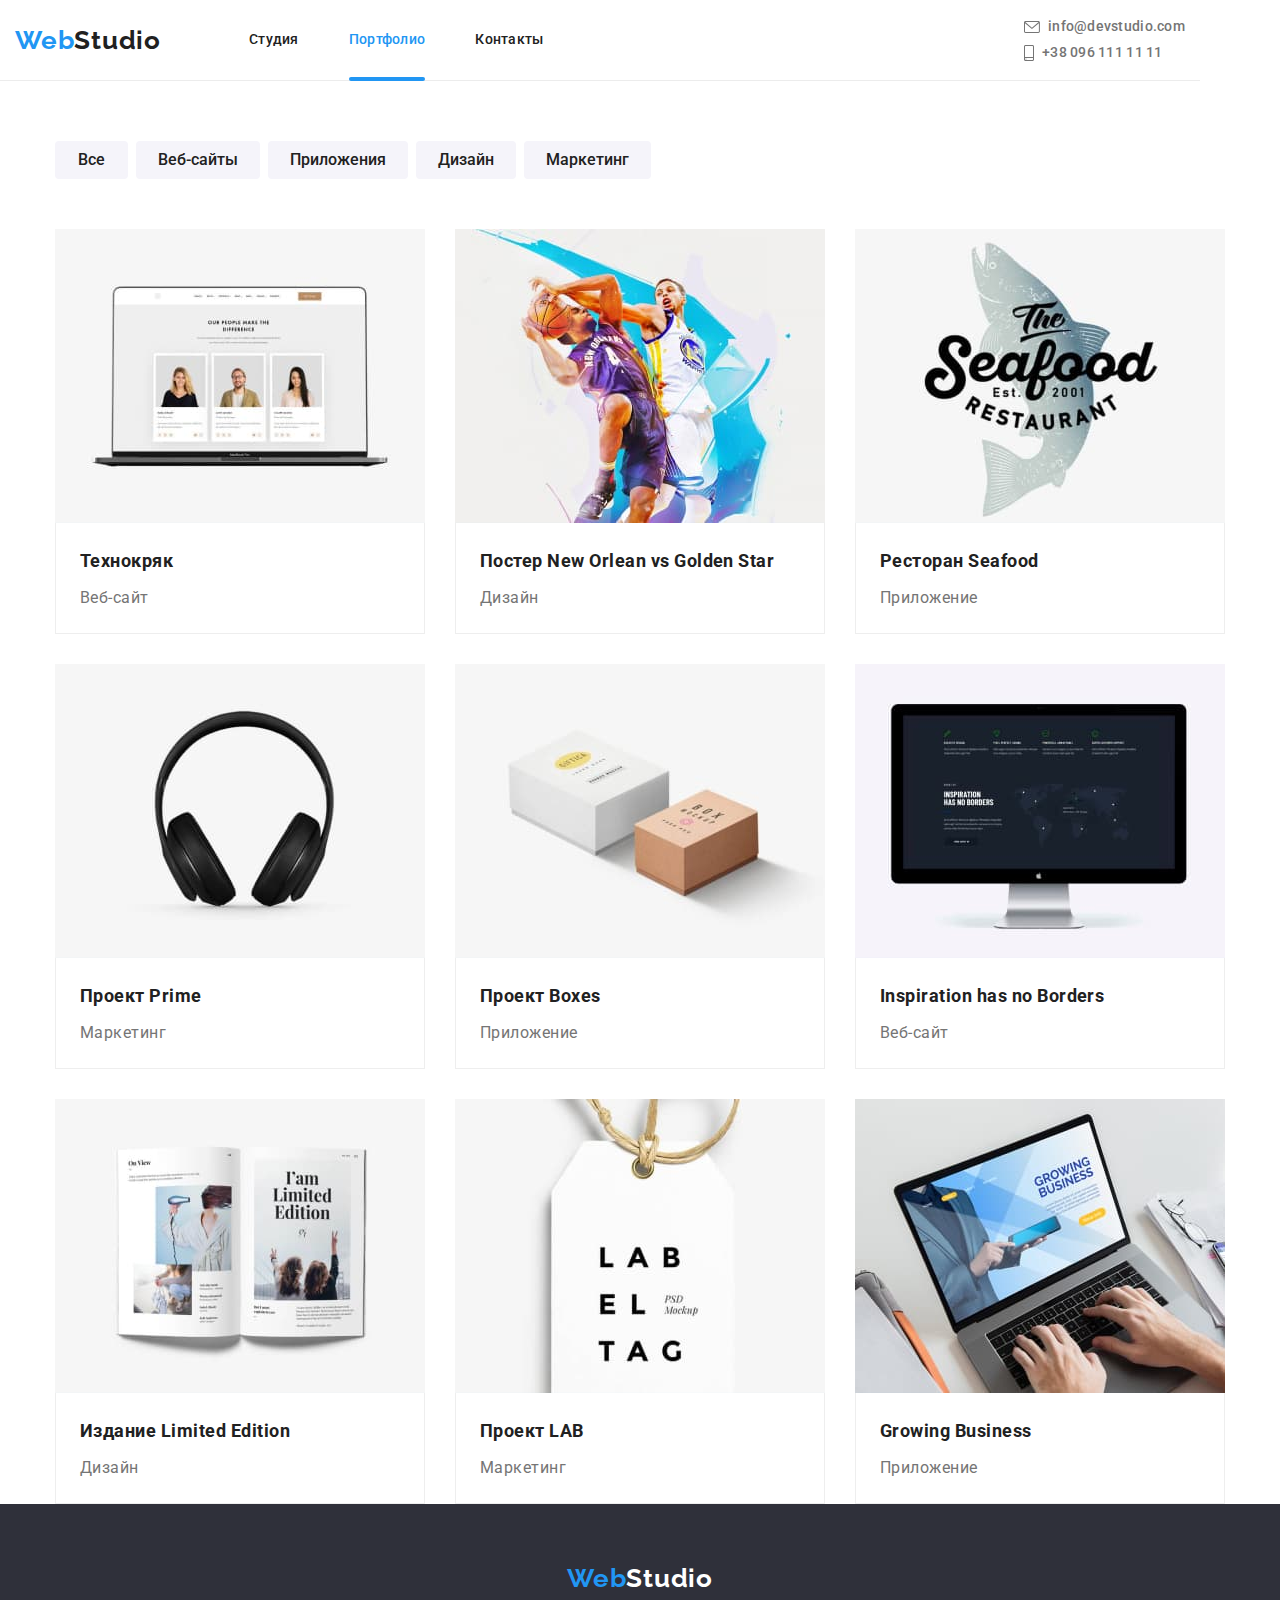
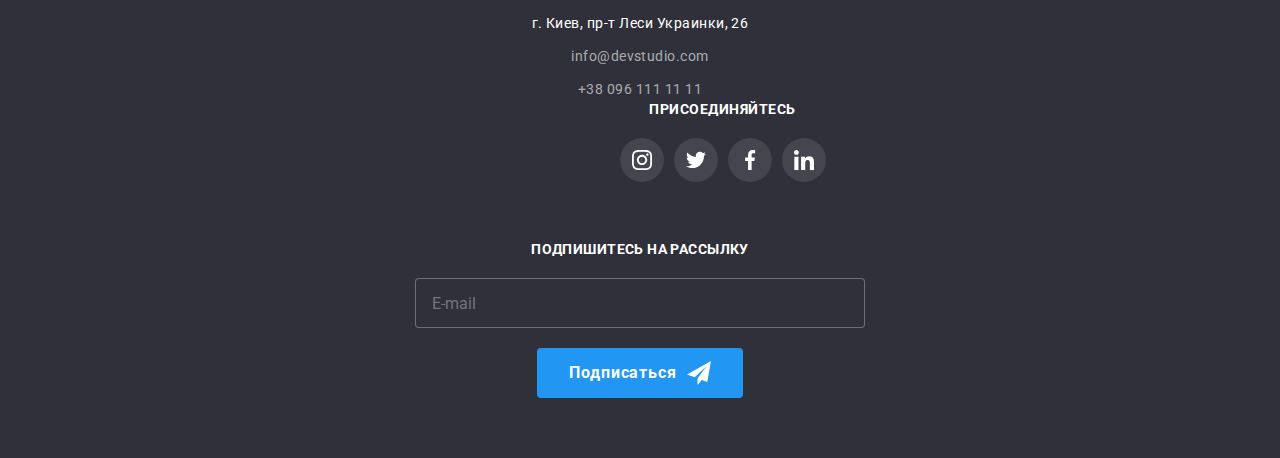
==== commit f0cc6065: "Доопрацювання" ====
--- a/portfolio.html
+++ b/portfolio.html
@@ -493,7 +493,7 @@
         </form>
       </div>
     </footer>
-    <script src="./js/modal.js"></script>
+
     <script src="./js/mobile-menu.js"></script>
   </body>
 </html>
--- a/css/main.min.css
+++ b/css/main.min.css
@@ -1 +1 @@
-:root{--main-text-color: #212121;--secondary-text-color: #757575;--accent-text-color: #2196f3;--hero-text-color: #ffffff;--background-primary-color: #ffffff;--background-secondary-color: #2f303a;--background-hover-btn:#188ce8;--transition: 250ms cubic-bezier(0.4, 0, 0.2, 1)}p,h1,h2,h3,h4,h5,h6{margin:0}ul,ol{margin:0;padding-left:0}button{cursor:pointer}a{color:currentColor}img{display:block;max-width:100%;height:auto}address{font-style:normal}body{background-color:var(--background-primary-color);color:var(--main-text-color);font-family:"Roboto",sans-serif;letter-spacing:.03em}.visually-hidden{position:absolute;width:1px;height:1px;margin:-1px;border:0;padding:0;white-space:nowrap;clip-path:inset(100%);clip:rect(0 0 0 0);overflow:hidden}.list{list-style:none;padding:0;margin:0}.is-hidden{opacity:0;visibility:hidden;pointer-events:none}.conteiner{margin-left:auto;margin-right:auto;padding-left:15px;padding-right:15px;width:100%}@media screen and (min-width: 768px){.conteiner{width:768px}}@media screen and (min-width: 1200px){.conteiner{width:1200px}}.section{padding-top:60px;padding-bottom:60px}@media screen and (min-width: 1200px){.section{padding-top:94px;padding-bottom:94px}}.logo{padding-top:16px;padding-bottom:16px;color:var(--accent-text-color);font-family:"Raleway",sans-serif;font-size:24px;font-weight:700;line-height:1.19;letter-spacing:.03em;text-decoration:none}.logo--up{color:var(--main-text-color)}.logo--down{color:var(--hero-text-color)}@media screen and (min-width: 1200px){.logo{font-size:26px;line-height:1.08}}.navigation{display:none}@media screen and (min-width: 768px){.navigation{margin-left:93px}.navigation__list{display:flex}.navigation__item:not(:last-child){margin-right:50px}.navigation__link{display:block;padding-top:32px;padding-bottom:32px;font-size:14px;font-weight:500;line-height:1.14;letter-spacing:.02em;text-decoration:none;transition:color var(--transition)}.navigation__link:hover,.navigation__link:focus{color:var(--accent-text-color)}}.contacts{display:none}@media screen and (min-width: 768px){.contacts{display:flex}.contacts__link{display:flex;align-items:center;color:var(--secondary-text-color);font-size:14px;font-weight:500;line-height:1.14;letter-spacing:.02em;text-decoration:none;transition:color var(--transition);padding-top:32px;padding-bottom:32px}.contacts__link:hover,.contacts__link:focus{color:var(--accent-text-color)}.contacts__icon{fill:currentColor;margin-right:10px}.contacts__item+.contacts__item{margin-left:50px}}.hero-button{display:block;margin:0 auto;border:rgba(0,0,0,0);border-radius:4px;padding:10px 32px;min-width:200px;background-color:var(--accent-text-color);color:var(--hero-text-color);cursor:pointer;font-family:inherit;font-size:16px;font-weight:700;line-height:1.86;letter-spacing:.06em;text-align:center;transition:background-color var(--transition)}.hero-button:hover,.hero-button:focus{background-color:var(--background-hover-btn)}.modal-title{margin-top:0;margin-bottom:12px;font-size:20px;font-weight:700;line-height:1.15;letter-spacing:.03em;text-align:center;color:var(--main-text-color)}.modal-input{width:100%;height:40px;border:1px solid rgba(33,33,33,.2);border-radius:4px;outline:none;padding-left:42px;transition:border var(--transition)}.modal-input:focus{border:1px solid var(--accent-text-color)}.modal-field{margin-bottom:10px}.modal-field-coment{margin-bottom:20px}.modal-label{font-size:12px;font-weight:400;line-height:1.17;letter-spacing:.01em;margin-bottom:4px;color:var(--secondary-text-color)}.modal-comment{display:block;width:100%;height:120px;border:1px solid rgba(33,33,33,.2);border-radius:4px;resize:none;transition:border var(--transition);padding:12px 16px}.modal-comment::placeholder{font-size:14px;font-weight:400;line-height:1.14;letter-spacing:.01em;color:rgba(117,117,117,.5)}.modal-comment:focus{border:1px solid var(--accent-text-color)}.input-wrap{position:relative}.input-icon{position:absolute;left:12px;top:50%;transform:translateY(-50%)}.modal-input:focus+.input-icon{fill:var(--accent-text-color)}.modal-policy{margin-bottom:30px}.modal-policy-label{display:flex;align-items:center;justify-content:center;cursor:pointer;font-size:14px}.modal-policy-text{font-size:14px;font-weight:400;line-height:1.71;letter-spacing:.03em;color:var(--secondary-text-color)}.modal-link{color:var(--accent-text-color);text-decoration:none;border-bottom:1px solid var(--accent-text-color)}.modal-custom-check{border:2px solid var(--main-text-color);width:16px;height:15px;display:flex;align-items:center;justify-content:center;margin-right:7px}.modal-check:checked+.modal-custom-check{border:2px solid var(--accent-text-color);background-color:var(--accent-text-color)}.modal-check:focus+.modal-custom-check{border:2px solid var(--accent-text-color)}.backdrop{width:100%;height:100%;position:fixed;left:0;top:0;background-color:rgba(0,0,0,.2);transition:opacity var(--transition),visibility var(--transition)}.backdrop.is-hidden .modal{transform:translate(-50%, -50%) scale(0) rotate(180deg)}.modal{width:100%;position:absolute;max-width:528px;background-color:var(--background-primary-color);position:absolute;top:50%;left:50%;border-radius:4px;transform:translate(-50%, -50%) scale(1) rotate(0);transition:transform var(--transition);padding:40px}.modal-close-btn{position:absolute;top:10px;right:10px;width:30px;height:30px;border-radius:50%;border:1px solid rgba(0,0,0,.1);background-color:rgba(0,0,0,0);display:flex;align-items:center;justify-content:center;cursor:pointer}.close-button{transition:fill var(--transition)}.modal-close-btn:hover .close-button,.modal-close-btn:focus .close-button{fill:var(--accent-text-color)}.section-title{margin-top:0;margin-bottom:50px;color:var(--main-text-color);font-size:36px;font-weight:700;line-height:1.17;letter-spacing:.03em;text-align:center}.current{display:flex;position:relative;color:var(--accent-text-color)}.current::after{display:block;content:"";width:100%;height:4px;background-size:contain;left:0;bottom:-1px;margin-bottom:0;background-color:var(--accent-text-color);border-radius:2px;position:absolute}.current-mobile{color:var(--accent-text-color)}.mob-soc-link{display:flex;margin-top:64px}.mob-soc-icon{color:var(--accent-text-color);font-weight:500;font-size:18px;line-height:1.22px;letter-spacing:.02em}.mob-soc-item:not(:last-child){padding-right:10px}.mob-soc-item+.mob-soc-item{border-left:1px solid rgba(33,33,33,.2);padding-left:10px}.menu-close{position:absolute;display:flex;align-items:center;justify-content:center;cursor:pointer;top:10px;right:15px;margin-left:auto}.menu-open,.menu-close{width:40px;height:40px;padding:0;border:rgba(0,0,0,0);background-color:rgba(0,0,0,0);display:block;margin-left:auto}.mob-menu{position:fixed;background-color:#fff;width:100vw;height:100vh;top:0;padding-top:48px;padding-bottom:48px;padding-left:40px;margin-left:auto;margin-right:auto}.mob-menu .cont{margin:0;display:flex;flex-direction:column;width:480px;height:100%;justify-content:space-between;overflow:auto}.navigation-mobile__list{display:flex;flex-direction:column}.navigation-mobile__link{font-weight:500;font-size:40px;line-height:1.18;letter-spacing:.02em;text-decoration:none}.navigation-mobile__item+.navigation-mobile__item{margin-top:32px}.menu-close__icon,.menu-open__icon{fill:var(--main-text-color);transition:fill var(--transition)}.menu-close:hover .menu-close__icon,.menu-close:focus .menu-close__icon,.menu-open:hover .menu-open__icon,.menu-open:focus .menu-open__icon{fill:var(--accent-text-color)}.mob-menu-bottom{margin-bottom:64px}.contacts-mobile__link{font-weight:500;font-size:34px;line-height:1.18;text-decoration:none;margin-bottom:32px;letter-spacing:.02em;color:#2196f3}.contacts-mobile__mail{font-weight:500;font-size:24px;line-height:1.17;letter-spacing:.02em;text-decoration:none;color:#757575}.mob-menu-bottom{display:flex;flex-direction:column}.header{border-bottom:1px solid #ececec}.header__container{display:flex;align-items:center}@media screen and (min-width: 768px){.header{width:768px}}@media screen and (min-width: 1200px){.header{width:1200px}}.hero{padding-top:118px;padding-bottom:118px;margin:0 auto;text-align:center;background-color:var(--background-secondary-color);background-image:linear-gradient(rgba(47, 48, 58, 0.4), rgba(47, 48, 58, 0.4)),url(../images/heromob.jpg);background-repeat:no-repeat;background-size:cover;background-position:center}@media(min-device-pixel-ratio: 2),(min-resolution: 192dpi),(min-resolution: 2dppx){.hero{background-image:linear-gradient(rgba(47, 48, 58, 0.4), rgba(47, 48, 58, 0.4)),url(../images/heromob2x.jpg)}}@media screen and (min-width: 768px){.hero{background-image:linear-gradient(rgba(47, 48, 58, 0.4), rgba(47, 48, 58, 0.4)),url(../images/herotab.jpg)}}@media screen and (min-width: 768px)and (min-device-pixel-ratio: 2),screen and (min-width: 768px)and (min-resolution: 192dpi),screen and (min-width: 768px)and (min-resolution: 2dppx){.hero{background-image:linear-gradient(rgba(47, 48, 58, 0.4), rgba(47, 48, 58, 0.4)),url(../images/herotab2x.jpg)}}@media screen and (min-width: 1200px){.hero{max-width:1600px;background-image:linear-gradient(rgba(47, 48, 58, 0.4), rgba(47, 48, 58, 0.4)),url(../images/herodesc.jpg);padding-top:200px;padding-bottom:200px}}@media(min-device-pixel-ratio: 2),(min-resolution: 192dpi),(min-resolution: 2dppx){.hero{background-image:linear-gradient(rgba(47, 48, 58, 0.4), rgba(47, 48, 58, 0.4)),url(../images/herodesc2x.jpg)}}.hero-title{margin-left:auto;margin-right:auto;margin-top:0;margin-bottom:30px;font-weight:900;font-size:26px;line-height:1.62;color:var(--hero-text-color);text-align:center;letter-spacing:.06em;text-transform:uppercase;max-width:360px}@media screen and (min-width: 1200px){.hero-title{max-width:696px;font-size:44px;font-weight:900;line-height:1.36;letter-spacing:.06em}}.section-benefits{padding-top:60px;padding-bottom:60px}.benefits{display:flex;gap:30px;flex-wrap:wrap}@media screen and (min-width: 768px){.benefits-item{width:calc((100% - 30px)/2)}}@media screen and (min-width: 1200px){.benefits-item{width:calc((100% - 90px)/4)}}.benefits-icon{display:flex;align-items:center;justify-content:center;background-color:#f5f4fa;border-radius:4px;height:120px;margin-bottom:30px}.benefits .title{margin-top:0;margin-bottom:10px;color:var(--main-text-color);font-size:14px;font-weight:700;line-height:1.14;letter-spacing:.03em;text-transform:uppercase;text-align:center}.benefits p{margin-top:0;margin-bottom:0;color:var(--secondary-text-color);font-size:14px;font-weight:400;line-height:1.71;letter-spacing:.03em}.section-case{display:none}@media screen and (min-width: 1200px){.section-case{padding-top:94px;padding-bottom:94px}}.case{display:flex;gap:30px;flex-wrap:wrap}.case-images{display:flex;flex-direction:column;position:relative}.case-text{background-color:rgba(47,48,58,.8);position:absolute;padding-top:27px;padding-bottom:27px;width:100%;bottom:0;left:0;margin:0;text-align:center;font-size:14px;font-weight:700;line-height:1.14;letter-spacing:.03em;text-transform:uppercase;color:var(--hero-text-color)}.clients-list{display:flex;flex-wrap:wrap;gap:30px}.clients-item{width:calc((100% - 30px)/2);height:92px}@media screen and (min-width: 768px){.clients-item{width:calc((100% - 60px)/3)}}@media screen and (min-width: 1200px){.clients-item{width:calc((100% - 150px)/6)}}.clients-link{display:flex;align-items:center;justify-content:center;cursor:pointer;width:100%;height:100%;border:1px solid #afb1b8;border-radius:4px;color:#afb1b8;transition:border var(--transition),color var(--transition)}.clients-link:hover,.clients-link:focus{border:1px solid var(--accent-text-color);color:var(--accent-text-color)}.clients-icon{fill:currentColor}.footer{background-color:var(--background-secondary-color);padding-top:60px;padding-bottom:60px}@media screen and (min-width: 768px){.footer-conteiner{display:flex;align-items:center;text-align:center}}.footer .logo{margin-bottom:20px}.footer-address{text-align:center}.address{margin-top:20px;margin-bottom:0}.address .text{margin-top:0;margin-bottom:0;color:var(--hero-text-color);font-size:14px;line-height:1.71}.address .mail,.address .tel{color:rgba(255,255,255,.6);font-size:14px;line-height:1.71;text-decoration:none}.adress-tel-mail{margin-top:9px}.address-tel-mail-item+.address-tel-mail-item{margin-top:9px}.welcome{margin-top:60px;display:flex;flex-direction:column;align-items:center;justify-content:center}.welcome-text{margin:0;text-transform:uppercase;font-size:14px;font-weight:700;line-height:1.14;color:var(--hero-text-color)}.welcome-list{display:flex;margin-top:20px}.welcome-item+.welcome-item{margin-left:10px}.welcome-soc-link{display:flex;justify-content:center;align-items:center;width:44px;height:44px;background:rgba(255,255,255,.1);border-radius:50%;cursor:pointer;transition:background-color var(--transition)}.welcome-soc-link:hover,.welcome-soc-link:focus{background-color:var(--accent-text-color)}.welcome-link-icon{fill:var(--hero-text-color)}.subscribe-field{margin-top:60px;display:flex;flex-direction:column;align-items:center;justify-content:center}.email-label{display:block;margin-bottom:20px;font-weight:700;font-size:14px;line-height:1.14;letter-spacing:.03em;text-transform:uppercase;color:var(--hero-text-color)}.subscribe-input{max-width:450px;width:100%;height:50px;margin-bottom:20px;padding-top:15px;padding-bottom:15px;padding-left:16px;border:1px solid rgba(255,255,255,.3);border-radius:4px;background-color:var(--background-secondary-color);font-size:16px;line-height:1.25;color:rgba(255,255,255,.6)}.footer-button{display:flex;justify-content:center;align-items:center}.submit-icon{margin-left:10px;display:flex;justify-content:center;align-items:center}.button-input-icon{fill:var(--hero-text-color);right:28px}.subscribe-field-input{width:100%}.portfolio-list{margin-top:50px;display:flex;flex-wrap:wrap;gap:30px}.portfolio-item{width:100%;position:relative}.item-card{padding:24px;padding-top:20px;padding-left:24px;padding-bottom:20px;border-left:1px solid #eee;border-right:1px solid #eee;border-bottom:1px solid #eee}.portfolio .title{margin-bottom:4px;margin-top:0;color:var(--main-text-color);font-size:18px;font-weight:700;line-height:2;letter-spacing:.06}.buttons-list{display:flex;justify-content:flex-start;flex-wrap:wrap;column-gap:8px;row-gap:15px;margin-top:60px;margin-bottom:40px}.portfolio-button{display:inline-block;border-radius:4px;padding:6px 22px;min-width:73px;border:rgba(0,0,0,0);color:var(--main-text-color);background-color:#f5f4fa;cursor:pointer;text-align:center;font-family:inherit;font-size:16px;font-weight:500;line-height:1.63;transition:box-shadow var(--transition),color var(--transition),background-color var(--transition)}.portfolio-button:hover,.portfolio-button:focus{background-color:var(--accent-text-color);color:var(--hero-text-color);box-shadow:0px 3px 1px rgba(0,0,0,.1),0px 1px 2px rgba(0,0,0,.08),0px 2px 2px rgba(0,0,0,.12)}.portfolio-link{display:block;text-decoration:none;width:100%;height:100%;transition:box-shadow var(--transition)}.portfolio-link:hover,.portfolio-link:focus{box-shadow:0px 1px 1px rgba(0,0,0,.12),0px 4px 4px rgba(0,0,0,.06),1px 4px 6px rgba(0,0,0,.16)}.item-card p{margin-bottom:0;margin-top:0;color:var(--secondary-text-color);font-size:16px;line-height:1.88}.team-portfolio-top{position:relative;overflow:hidden}.portfolio-top-text{position:absolute;top:0;left:0;color:var(--hero-text-color);background-color:rgba(33,150,243,.9);font-size:18px;line-height:1.56;height:100%;transform:translateY(100%);transition:transform var(--transition);overflow:auto;padding-top:63px;padding-left:24px;padding-right:24px;padding-bottom:63px}.portfolio-link:hover .portfolio-top-text,.portfolio-link:focus .portfolio-top-text{transform:translateY(0);transition:transform var(--transition)}@media screen and (min-width: 1200px){.portfolio-item{width:calc((100% - 60px)/3);position:relative}}.team{background-color:#f5f4fa}.team__cards{display:flex;gap:30px;flex-wrap:wrap;align-items:center;justify-content:center}.team__cards-item{width:100%;background-color:var(--background-primary-color);border-radius:0px 0px 4px 4px;box-shadow:0px 1px 3px rgba(0,0,0,.12),0px 1px 1px rgba(0,0,0,.14),0px 2px 1px rgba(0,0,0,.2)}.team__list{text-align:center;padding-top:30px;padding-bottom:30px}.team__name{margin-top:0;margin-bottom:10px;color:var(--main-text-color);font-size:16px;font-weight:500;line-height:1.19}.team__position{margin-top:0;margin-bottom:16px;color:var(--secondary-text-color);font-size:16px;line-height:1.19}.team__icon-list{display:flex;justify-content:center;align-items:center;gap:10px}.team__soc-link{display:flex;justify-content:center;align-items:center;width:44px;height:44px;border-radius:50%;cursor:pointer;transition:background-color var(--transition)}.team__soc-link:hover,.team__soc-link:focus{background-color:var(--accent-text-color)}.team__link-icon{fill:#afb1b8;transition:fill var(--transition)}.team__link-icon:hover,.team__link-icon:focus{background-color:var(--accent-text-color)}.team__soc-link:hover .team__link-icon,.team__soc-link:focus .team__link-icon{fill:var(--hero-text-color)}/*# sourceMappingURL=main.min.css.map */+:root{--main-text-color: #212121;--secondary-text-color: #757575;--accent-text-color: #2196f3;--hero-text-color: #ffffff;--background-primary-color: #ffffff;--background-secondary-color: #2f303a;--background-hover-btn:#188ce8;--transition: 250ms cubic-bezier(0.4, 0, 0.2, 1)}p,h1,h2,h3,h4,h5,h6{margin:0}ul,ol{margin:0;padding-left:0}button{cursor:pointer}a{color:currentColor}img{display:block;max-width:100%;height:auto}address{font-style:normal}body{background-color:var(--background-primary-color);color:var(--main-text-color);font-family:"Roboto",sans-serif;letter-spacing:.03em}.visually-hidden{position:absolute;width:1px;height:1px;margin:-1px;border:0;padding:0;white-space:nowrap;clip-path:inset(100%);clip:rect(0 0 0 0);overflow:hidden}.list{list-style:none;padding:0;margin:0}.is-hidden{opacity:0;visibility:hidden;pointer-events:none}.conteiner{margin-left:auto;margin-right:auto;padding-left:15px;padding-right:15px;width:100%}@media screen and (min-width: 768px){.conteiner{width:768px}}@media screen and (min-width: 1200px){.conteiner{width:1200px}}.section{padding-top:60px;padding-bottom:60px}@media screen and (min-width: 1200px){.section{padding-top:94px;padding-bottom:94px}}.logo{padding-top:16px;padding-bottom:16px;color:var(--accent-text-color);font-family:"Raleway",sans-serif;font-size:24px;font-weight:700;line-height:1.19;letter-spacing:.03em;text-decoration:none}.logo--up{color:var(--main-text-color)}.logo--down{color:var(--hero-text-color)}@media screen and (min-width: 1200px){.logo{font-size:26px;line-height:1.08}}.navigation{display:none}@media screen and (min-width: 768px){.navigation{display:block;margin-left:88px}.navigation__list{display:flex}.navigation__item:not(:last-child){margin-right:50px}.navigation__link{display:block;padding-top:32px;padding-bottom:32px;font-size:14px;font-weight:500;line-height:1.14;letter-spacing:.02em;text-decoration:none;transition:color var(--transition)}.navigation__link:hover,.navigation__link:focus{color:var(--accent-text-color)}}.contacts{display:none}@media screen and (min-width: 768px){.contacts{display:flex;flex-direction:column;margin-left:auto}.contacts .contacts__item+.contacts__item{margin-top:10px}.contacts__link{display:flex;align-items:center;color:var(--secondary-text-color);font-size:14px;font-weight:500;line-height:1.14;letter-spacing:.02em;text-decoration:none;transition:color var(--transition)}.contacts__link:hover,.contacts__link:focus{color:var(--accent-text-color)}.contacts__icon{fill:currentColor;margin-right:8px}}.hero-button{display:block;margin:0 auto;border:rgba(0,0,0,0);border-radius:4px;padding:10px 32px;min-width:200px;background-color:var(--accent-text-color);color:var(--hero-text-color);cursor:pointer;font-family:inherit;font-size:16px;font-weight:700;line-height:1.86;letter-spacing:.06em;text-align:center;transition:background-color var(--transition)}.hero-button:hover,.hero-button:focus{background-color:var(--background-hover-btn)}.modal-title{margin-top:0;margin-bottom:12px;font-size:20px;font-weight:700;line-height:1.15;letter-spacing:.03em;text-align:center;color:var(--main-text-color)}.modal-input{width:100%;height:40px;border:1px solid rgba(33,33,33,.2);border-radius:4px;outline:none;padding-left:42px;transition:border var(--transition)}.modal-input:focus{border:1px solid var(--accent-text-color)}.modal-field{margin-bottom:10px}.modal-field-coment{margin-bottom:20px}.modal-label{font-size:12px;font-weight:400;line-height:1.17;letter-spacing:.01em;margin-bottom:4px;color:var(--secondary-text-color)}.modal-comment{display:block;width:100%;height:120px;border:1px solid rgba(33,33,33,.2);border-radius:4px;resize:none;transition:border var(--transition);padding:12px 16px}.modal-comment::placeholder{font-size:14px;font-weight:400;line-height:1.14;letter-spacing:.01em;color:rgba(117,117,117,.5)}.modal-comment:focus{border:1px solid var(--accent-text-color)}.input-wrap{position:relative}.input-icon{position:absolute;left:12px;top:50%;transform:translateY(-50%)}.modal-input:focus+.input-icon{fill:var(--accent-text-color)}.modal-policy{margin-bottom:30px}.modal-policy-label{display:flex;align-items:center;justify-content:center;cursor:pointer;font-size:14px}.modal-policy-text{font-size:12px;font-weight:400;line-height:1.17;letter-spacing:.03em;color:var(--secondary-text-color)}.modal-link{color:var(--accent-text-color);text-decoration:none;border-bottom:1px solid var(--accent-text-color)}.modal-custom-check{border:2px solid var(--main-text-color);width:16px;height:15px;display:flex;align-items:center;justify-content:center;margin-right:7px}.modal-check:checked+.modal-custom-check{border:2px solid var(--accent-text-color);background-color:var(--accent-text-color)}.modal-check:focus+.modal-custom-check{border:2px solid var(--accent-text-color)}.backdrop{width:100%;height:100%;position:fixed;left:0;top:0;background-color:rgba(0,0,0,.2);transition:opacity var(--transition),visibility var(--transition)}.backdrop.is-hidden .modal{transform:translate(-50%, -50%) scale(0) rotate(180deg)}.modal{width:100%;position:absolute;max-width:450px;background-color:var(--background-primary-color);position:absolute;top:50%;left:50%;border-radius:4px;transform:translate(-50%, -50%) scale(1) rotate(0);transition:transform var(--transition);padding:40px}.modal-close-btn{position:absolute;top:10px;right:10px;width:30px;height:30px;border-radius:50%;border:1px solid rgba(0,0,0,.1);background-color:rgba(0,0,0,0);display:flex;align-items:center;justify-content:center;cursor:pointer}.close-button{transition:fill var(--transition)}.modal-close-btn:hover .close-button,.modal-close-btn:focus .close-button{fill:var(--accent-text-color)}.section-title{margin-top:0;margin-bottom:50px;color:var(--main-text-color);font-size:36px;font-weight:700;line-height:1.17;letter-spacing:.03em;text-align:center}.current{display:flex;position:relative;color:var(--accent-text-color)}.current::after{display:block;content:"";width:100%;height:4px;background-size:contain;left:0;bottom:-1px;margin-bottom:0;background-color:var(--accent-text-color);border-radius:2px;position:absolute}.current-mobile{color:var(--accent-text-color)}.mob-soc-link{display:flex;margin-top:64px}.mob-soc-icon{color:var(--accent-text-color);font-weight:500;font-size:18px;line-height:1.22;letter-spacing:.02em}.mob-soc-item:not(:last-child){padding-right:10px}.mob-soc-item+.mob-soc-item{border-left:1px solid rgba(33,33,33,.2);padding-left:10px}.menu-close{position:absolute;display:flex;align-items:center;justify-content:center;cursor:pointer;top:10px;right:15px;margin-left:auto}.menu-open,.menu-close{width:40px;height:40px;padding:0;border:rgba(0,0,0,0);background-color:rgba(0,0,0,0);display:block;margin-left:auto}.mob-menu{position:fixed;background-color:#fff;width:100vw;height:100vh;top:0;padding-top:48px;padding-bottom:48px;padding-left:40px;margin-left:auto;margin-right:auto}.mob-menu .cont{margin:0;display:flex;flex-direction:column;width:480px;height:100%;justify-content:space-between;overflow:auto}.navigation-mobile__list{display:flex;flex-direction:column}.navigation-mobile__link{font-weight:500;font-size:40px;line-height:1.18;letter-spacing:.02em;text-decoration:none}.navigation-mobile__item+.navigation-mobile__item{margin-top:32px}.menu-close__icon,.menu-open__icon{fill:var(--main-text-color);transition:fill var(--transition)}.menu-close:hover .menu-close__icon,.menu-close:focus .menu-close__icon,.menu-open:hover .menu-open__icon,.menu-open:focus .menu-open__icon{fill:var(--accent-text-color)}.mob-menu-bottom{margin-bottom:64px}.contacts-mobile__link{font-weight:500;font-size:34px;line-height:1.18;text-decoration:none;margin-bottom:32px;letter-spacing:.02em;color:#2196f3}.contacts-mobile__mail{font-weight:500;font-size:24px;line-height:1.17;letter-spacing:.02em;text-decoration:none;color:#757575}.mob-menu-bottom{display:flex;flex-direction:column}@media screen and (min-width: 768px){.menu-open{display:none}}.header{border-bottom:1px solid #ececec}.header__container{display:flex;align-items:center}@media screen and (min-width: 768px){.header{width:768px}}@media screen and (min-width: 1200px){.header{width:1200px}}.hero{padding-top:118px;padding-bottom:118px;margin:0 auto;text-align:center;background-color:var(--background-secondary-color);background-image:linear-gradient(rgba(47, 48, 58, 0.4), rgba(47, 48, 58, 0.4)),url(../images/heromob.jpg);background-repeat:no-repeat;background-size:cover;background-position:center}@media(min-device-pixel-ratio: 2),(min-resolution: 192dpi),(min-resolution: 2dppx){.hero{background-image:linear-gradient(rgba(47, 48, 58, 0.4), rgba(47, 48, 58, 0.4)),url(../images/heromob2x.jpg)}}@media screen and (min-width: 768px){.hero{background-image:linear-gradient(rgba(47, 48, 58, 0.4), rgba(47, 48, 58, 0.4)),url(../images/herotab.jpg)}}@media screen and (min-width: 768px)and (min-device-pixel-ratio: 2),screen and (min-width: 768px)and (min-resolution: 192dpi),screen and (min-width: 768px)and (min-resolution: 2dppx){.hero{background-image:linear-gradient(rgba(47, 48, 58, 0.4), rgba(47, 48, 58, 0.4)),url(../images/herotab2x.jpg)}}@media screen and (min-width: 1200px){.hero{max-width:1600px;background-image:linear-gradient(rgba(47, 48, 58, 0.4), rgba(47, 48, 58, 0.4)),url(../images/herodesc.jpg);padding-top:200px;padding-bottom:200px}}@media(min-device-pixel-ratio: 2),(min-resolution: 192dpi),(min-resolution: 2dppx){.hero{background-image:linear-gradient(rgba(47, 48, 58, 0.4), rgba(47, 48, 58, 0.4)),url(../images/herodesc2x.jpg)}}.hero-title{margin-left:auto;margin-right:auto;margin-top:0;margin-bottom:30px;font-weight:900;font-size:26px;line-height:1.62;color:var(--hero-text-color);text-align:center;letter-spacing:.06em;text-transform:uppercase;max-width:360px}@media screen and (min-width: 1200px){.hero-title{max-width:696px;font-size:44px;font-weight:900;line-height:1.36;letter-spacing:.06em}}.section-benefits{padding-top:60px;padding-bottom:60px}.benefits{display:flex;gap:30px;flex-wrap:wrap}@media screen and (min-width: 768px){.benefits-item{width:calc((100% - 30px)/2)}}@media screen and (min-width: 1200px){.benefits-item{width:calc((100% - 90px)/4)}}.benefits-icon{display:flex;align-items:center;justify-content:center;background-color:#f5f4fa;border-radius:4px;height:120px;margin-bottom:30px}.benefits .title{margin-top:0;margin-bottom:10px;color:var(--main-text-color);font-size:14px;font-weight:700;line-height:1.14;letter-spacing:.03em;text-transform:uppercase;text-align:center}.benefits p{margin-top:0;margin-bottom:0;color:var(--secondary-text-color);font-size:14px;font-weight:400;line-height:1.71;letter-spacing:.03em}.section-case{display:none}@media screen and (min-width: 1200px){.section-case{padding-top:94px;padding-bottom:94px}}.case{display:flex;gap:30px;flex-wrap:wrap}.case-images{display:flex;flex-direction:column;position:relative}.case-text{background-color:rgba(47,48,58,.8);position:absolute;padding-top:27px;padding-bottom:27px;width:100%;bottom:0;left:0;margin:0;text-align:center;font-size:14px;font-weight:700;line-height:1.14;letter-spacing:.03em;text-transform:uppercase;color:var(--hero-text-color)}.clients-list{display:flex;flex-wrap:wrap;gap:30px}.clients-item{width:calc((100% - 30px)/2);height:92px}@media screen and (min-width: 768px){.clients-item{width:calc((100% - 60px)/3)}}@media screen and (min-width: 1200px){.clients-item{width:calc((100% - 150px)/6)}}.clients-link{display:flex;align-items:center;justify-content:center;cursor:pointer;width:100%;height:100%;border:1px solid #afb1b8;border-radius:4px;color:#afb1b8;transition:border var(--transition),color var(--transition)}.clients-link:hover,.clients-link:focus{border:1px solid var(--accent-text-color);color:var(--accent-text-color)}.clients-icon{fill:currentColor}.footer{background-color:var(--background-secondary-color);padding-top:60px;padding-bottom:60px}@media screen and (min-width: 768px){.footer-conteiner{align-items:center;text-align:center}}@media screen and (min-width: 768px){.footer-tab{display:flex;align-items:baseline;justify-content:center}}.footer .logo{margin-bottom:20px}.footer-address{text-align:center}.address{margin-top:20px;margin-bottom:0}.address .text{margin-top:0;margin-bottom:0;color:var(--hero-text-color);font-size:14px;line-height:1.71}.address .mail,.address .tel{color:rgba(255,255,255,.6);font-size:14px;line-height:1.71;text-decoration:none}.adress-tel-mail{margin-top:9px}.address-tel-mail-item+.address-tel-mail-item{margin-top:9px}.welcome{margin-top:60px;display:flex;flex-direction:column;align-items:center;justify-content:center}@media screen and (min-width: 768px){.welcome{margin-left:165px;margin-top:0}}.welcome-text{margin:0;text-transform:uppercase;font-size:14px;font-weight:700;line-height:1.14;color:var(--hero-text-color)}.welcome-list{display:flex;margin-top:20px}.welcome-item+.welcome-item{margin-left:10px}.welcome-soc-link{display:flex;justify-content:center;align-items:center;width:44px;height:44px;background:rgba(255,255,255,.1);border-radius:50%;cursor:pointer;transition:background-color var(--transition)}.welcome-soc-link:hover,.welcome-soc-link:focus{background-color:var(--accent-text-color)}.welcome-link-icon{fill:var(--hero-text-color)}.subscribe-field{margin-top:60px;display:flex;flex-direction:column;align-items:center;justify-content:center}.email-label{display:block;margin-bottom:20px;font-weight:700;font-size:14px;line-height:1.14;letter-spacing:.03em;text-transform:uppercase;color:var(--hero-text-color)}.subscribe-input{max-width:450px;width:100%;height:50px;margin-bottom:20px;padding-top:15px;padding-bottom:15px;padding-left:16px;border:1px solid rgba(255,255,255,.3);border-radius:4px;background-color:var(--background-secondary-color);font-size:16px;line-height:1.25;color:rgba(255,255,255,.6)}.footer-button{display:flex;justify-content:center;align-items:center}.submit-icon{margin-left:10px;display:flex;justify-content:center;align-items:center}.button-input-icon{fill:var(--hero-text-color);right:28px}.subscribe-field-input{width:100%}@media screen and (min-width: 768px){.subscribe-field-input{display:flex;flex-direction:column;align-items:center;justify-content:center}}.portfolio-list{margin-top:50px;display:flex;flex-wrap:wrap;gap:30px}.portfolio-item{width:100%;position:relative}.item-card{padding:24px;padding-top:20px;padding-left:24px;padding-bottom:20px;border-left:1px solid #eee;border-right:1px solid #eee;border-bottom:1px solid #eee}.portfolio .title{margin-bottom:4px;margin-top:0;color:var(--main-text-color);font-size:18px;font-weight:700;line-height:2;letter-spacing:.06}.buttons-list{display:flex;justify-content:flex-start;flex-wrap:wrap;column-gap:8px;row-gap:15px;margin-top:60px;margin-bottom:40px}.portfolio-button{display:inline-block;border-radius:4px;padding:6px 22px;min-width:73px;border:rgba(0,0,0,0);color:var(--main-text-color);background-color:#f5f4fa;cursor:pointer;text-align:center;font-family:inherit;font-size:16px;font-weight:500;line-height:1.63;transition:box-shadow var(--transition),color var(--transition),background-color var(--transition)}.portfolio-button:hover,.portfolio-button:focus{background-color:var(--accent-text-color);color:var(--hero-text-color);box-shadow:0px 3px 1px rgba(0,0,0,.1),0px 1px 2px rgba(0,0,0,.08),0px 2px 2px rgba(0,0,0,.12)}.portfolio-link{display:block;text-decoration:none;width:100%;height:100%;transition:box-shadow var(--transition)}.portfolio-link:hover,.portfolio-link:focus{box-shadow:0px 1px 1px rgba(0,0,0,.12),0px 4px 4px rgba(0,0,0,.06),1px 4px 6px rgba(0,0,0,.16)}.item-card p{margin-bottom:0;margin-top:0;color:var(--secondary-text-color);font-size:16px;line-height:1.88}.team-portfolio-top{position:relative;overflow:hidden}.portfolio-top-text{position:absolute;top:0;left:0;color:var(--hero-text-color);background-color:rgba(33,150,243,.9);font-size:18px;line-height:1.56;height:100%;transform:translateY(100%);transition:transform var(--transition);overflow:auto;padding-top:63px;padding-left:24px;padding-right:24px;padding-bottom:63px}.portfolio-link:hover .portfolio-top-text,.portfolio-link:focus .portfolio-top-text{transform:translateY(0);transition:transform var(--transition)}@media screen and (min-width: 768px){.portfolio-item{width:calc((100% - 30px)/2)}}@media screen and (min-width: 1200px){.portfolio-item{width:calc((100% - 60px)/3)}}.team{background-color:#f5f4fa}.team__cards{display:flex;gap:30px;flex-wrap:wrap;align-items:center;justify-content:center}.team__cards-item{width:100%;background-color:var(--background-primary-color);border-radius:0px 0px 4px 4px;box-shadow:0px 1px 3px rgba(0,0,0,.12),0px 1px 1px rgba(0,0,0,.14),0px 2px 1px rgba(0,0,0,.2)}.team__list{text-align:center;padding-top:30px;padding-bottom:30px}.team__name{margin-top:0;margin-bottom:10px;color:var(--main-text-color);font-size:16px;font-weight:500;line-height:1.19}.team__position{margin-top:0;margin-bottom:16px;color:var(--secondary-text-color);font-size:16px;line-height:1.19}.team__icon-list{display:flex;justify-content:center;align-items:center;gap:10px}.team__soc-link{display:flex;justify-content:center;align-items:center;width:44px;height:44px;border-radius:50%;cursor:pointer;transition:background-color var(--transition)}.team__soc-link:hover,.team__soc-link:focus{background-color:var(--accent-text-color)}.team__link-icon{fill:#afb1b8;transition:fill var(--transition)}.team__link-icon:hover,.team__link-icon:focus{background-color:var(--accent-text-color)}.team__soc-link:hover .team__link-icon,.team__soc-link:focus .team__link-icon{fill:var(--hero-text-color)}@media screen and (min-width: 768px){.team__cards-item{width:calc((100% - 30px)/2)}}/*# sourceMappingURL=main.min.css.map */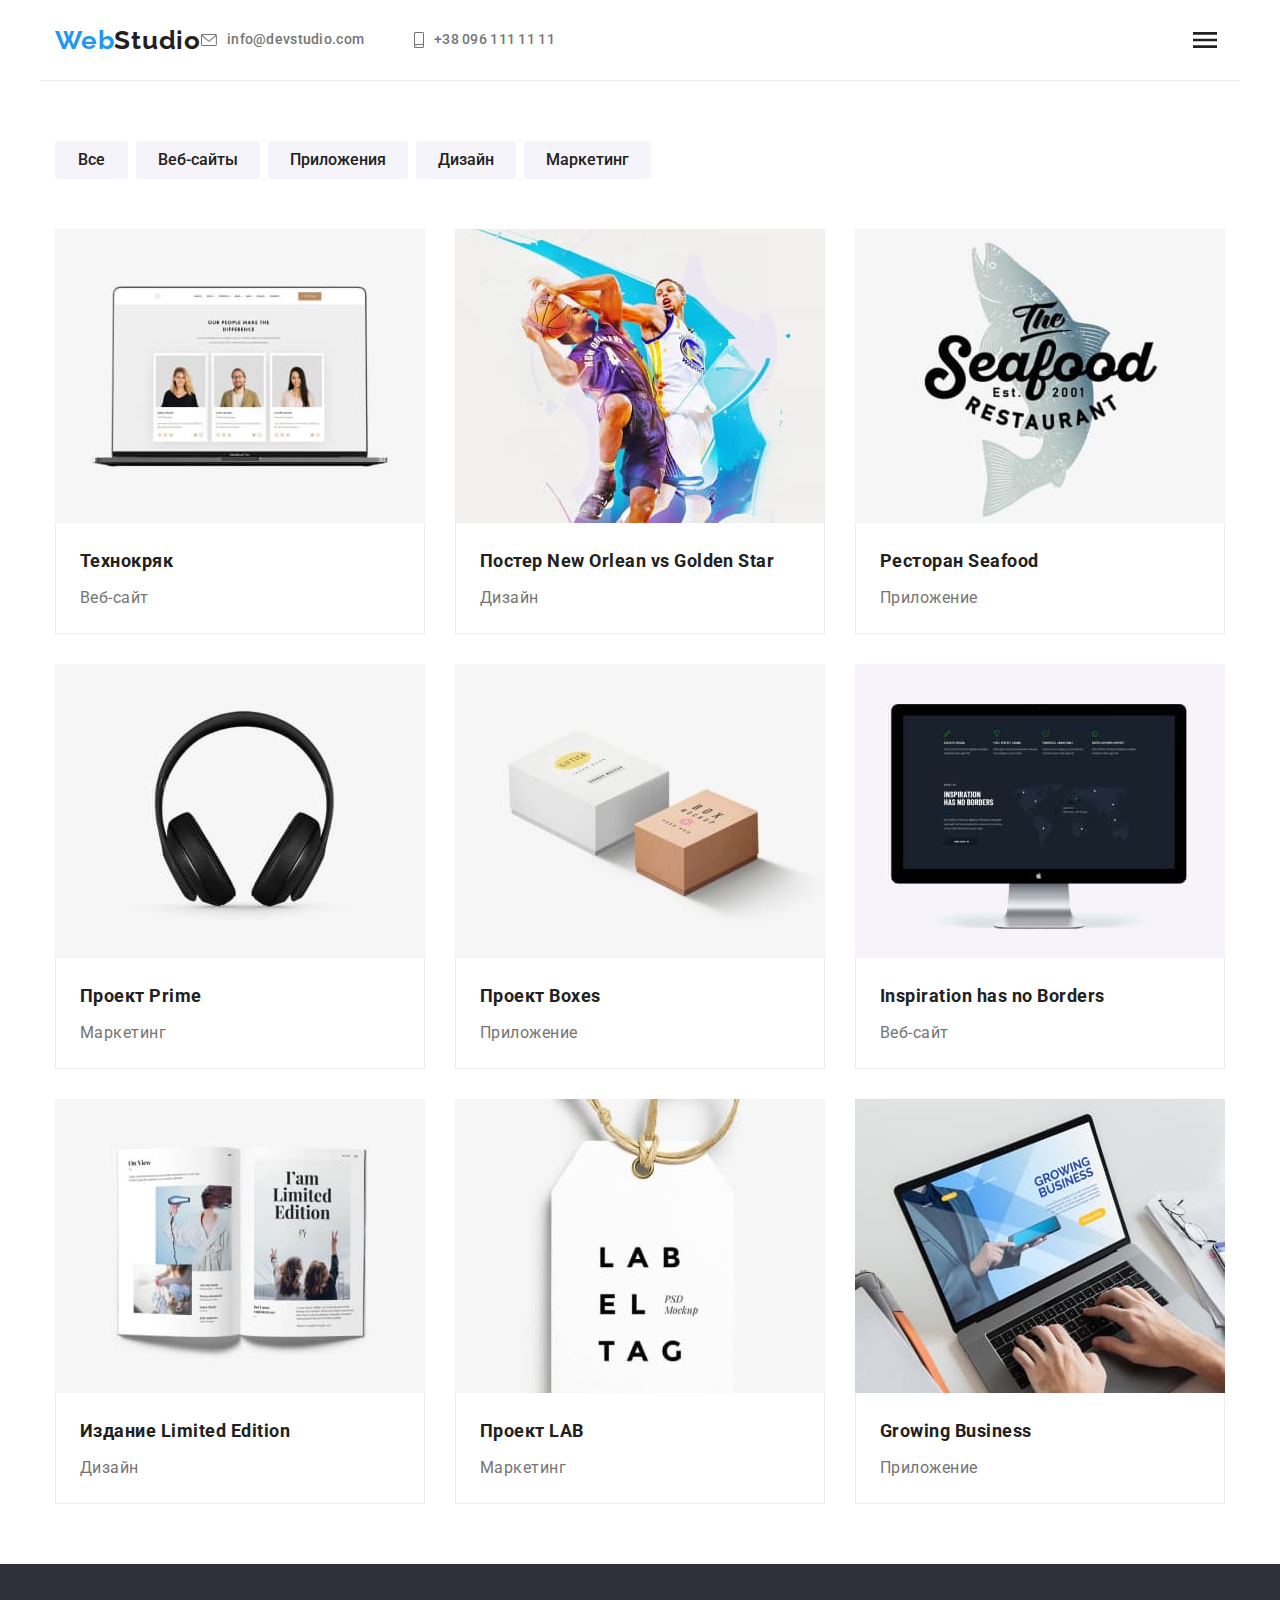
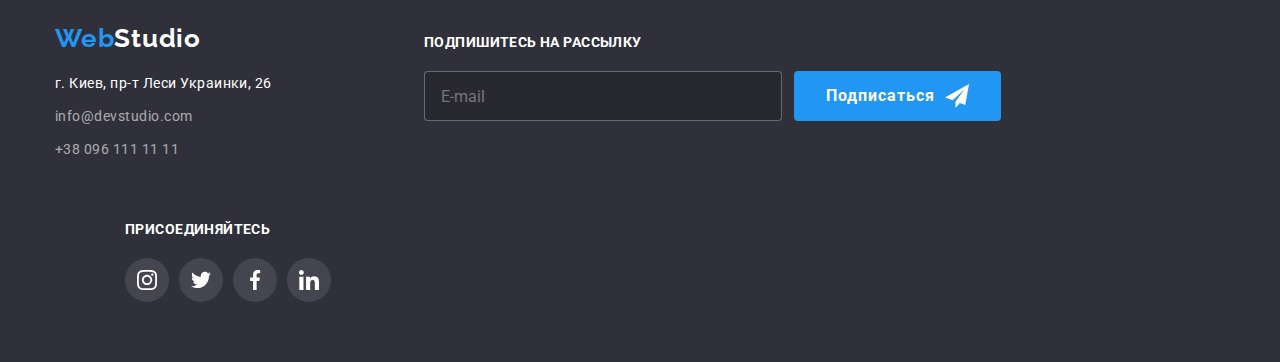
==== commit 264c311c: "Доопрацювання" ====
--- a/portfolio.html
+++ b/portfolio.html
@@ -19,50 +19,48 @@
     <link rel="stylesheet" href="./css/main.min.css" />
   </head>
   <body>
-    <header class="header">
-      <div class="conteiner header__container">
-        <a href="./index.html" class="logo">
-          Web<span class="logo--up">Studio</span>
-        </a>
-        <nav class="navigation">
-          <ul class="navigation__list list">
-            <li class="navigation__item">
-              <a href="./index.html" class="navigation__link"> Студия </a>
-            </li>
-            <li class="navigation__item">
-              <a href="./portfolio.html" class="navigation__link current">
-                Портфолио</a
-              >
-            </li>
-            <li class="navigation__item">
-              <a href="" class="navigation__link"> Контакты</a>
-            </li>
-          </ul>
-        </nav>
-        <ul class="contacts list">
-          <li class="contacts__item">
-            <a class="contacts__link" href="mailto:info@devstudio.com">
-              <svg class="contacts__icon" width="16" height="12">
-                <use href="./images/icons.svg#icon-envelope-hover"></use>
-              </svg>
-              info@devstudio.com
-            </a>
+    <header class="header conteiner">
+      <a href="./index.html" class="logo">
+        Web<span class="logo--up">Studio</span>
+      </a>
+      <nav class="navigation">
+        <ul class="navigation__list list">
+          <li class="navigation__item">
+            <a href="./index.html" class="navigation__link"> Студия </a>
           </li>
-          <li class="contacts__item">
-            <a class="contacts__link" href="tel:+380961111111">
-              <svg class="contacts__icon" width="10" height="16">
-                <use href="./images/icons.svg#icon-smartphone"></use>
-              </svg>
-              +38 096 111 11 11
-            </a>
+          <li class="navigation__item">
+            <a href="./portfolio.html" class="navigation__link current">
+              Портфолио</a
+            >
+          </li>
+          <li class="navigation__item">
+            <a href="" class="navigation__link"> Контакты</a>
           </li>
         </ul>
-        <button type="button" class="menu-open">
-          <svg class="menu-open__icon" width="40" height="40">
-            <use href="./images/icons.svg#icon-menu_40px-1"></use>
-          </svg>
-        </button>
-      </div>
+      </nav>
+      <ul class="contacts list">
+        <li class="contacts__item">
+          <a class="contacts__link" href="mailto:info@devstudio.com">
+            <svg class="contacts__icon" width="16" height="12">
+              <use href="./images/icons.svg#icon-envelope-hover"></use>
+            </svg>
+            info@devstudio.com
+          </a>
+        </li>
+        <li class="contacts__item">
+          <a class="contacts__link" href="tel:+380961111111">
+            <svg class="contacts__icon" width="10" height="16">
+              <use href="./images/icons.svg#icon-smartphone"></use>
+            </svg>
+            +38 096 111 11 11
+          </a>
+        </li>
+      </ul>
+      <button type="button" class="menu-open">
+        <svg class="menu-open__icon" width="40" height="40">
+          <use href="./images/icons.svg#icon-menu_40px-1"></use>
+        </svg>
+      </button>
       <div class="mob-menu is-hidden">
         <div class="cont">
           <div class="mob-menu-top">
@@ -142,7 +140,7 @@
             <li class="portfolio-item">
               <a href="" class="portfolio-link">
                 <div class="team-portfolio-top">
-                  <picture
+                  <picture class="picture"
                     ><source
                       srcset="
                         ./images/p1desc1x.jpg 1x,
@@ -173,7 +171,7 @@
             <li class="portfolio-item">
               <a href="" class="portfolio-link">
                 <div class="team-portfolio-top">
-                  <picture
+                  <picture class="picture"
                     ><source
                       srcset="
                         ./images/p2desc1x.jpg 1x,
@@ -204,7 +202,7 @@
             <li class="portfolio-item">
               <a href="" class="portfolio-link">
                 <div class="team-portfolio-top">
-                  <picture
+                  <picture class="picture"
                     ><source
                       srcset="
                         ./images/p3desc1x.jpg 1x,
@@ -234,7 +232,7 @@
             <li class="portfolio-item">
               <a href="" class="portfolio-link">
                 <div class="team-portfolio-top">
-                  <picture
+                  <picture class="picture"
                     ><source
                       srcset="
                         ./images/p4desc1x.jpg 1x,
@@ -264,7 +262,7 @@
             <li class="portfolio-item">
               <a href="" class="portfolio-link">
                 <div class="team-portfolio-top">
-                  <picture
+                  <picture class="picture"
                     ><source
                       srcset="
                         ./images/p5desc1x.jpg 1x,
@@ -295,7 +293,7 @@
             <li class="portfolio-item">
               <a href="" class="portfolio-link">
                 <div class="team-portfolio-top">
-                  <picture
+                  <picture class="picture"
                     ><source
                       srcset="
                         ./images/p6desc1x.jpg 1x,
@@ -325,7 +323,7 @@
             <li class="portfolio-item">
               <a href="" class="portfolio-link">
                 <div class="team-portfolio-top">
-                  <picture
+                  <picture class="picture"
                     ><source
                       srcset="
                         ./images/p7desc1x.jpg 1x,
@@ -355,7 +353,7 @@
             <li class="portfolio-item">
               <a href="" class="portfolio-link">
                 <div class="team-portfolio-top">
-                  <picture
+                  <picture class="picture"
                     ><source
                       srcset="
                         ./images/p8desc1x.jpg 1x,
@@ -385,7 +383,7 @@
             <li class="portfolio-item">
               <a href="" class="portfolio-link">
                 <div class="team-portfolio-top">
-                  <picture
+                  <picture class="picture"
                     ><source
                       srcset="
                         ./images/p9desc1x.jpg 1x,
@@ -418,56 +416,60 @@
     </main>
     <footer class="footer">
       <div class="footer-conteiner conteiner">
-        <div class="footer-address">
-          <a href="./index.html" class="logo">
-            Web<span class="logo--down">Studio</span>
-          </a>
-          <address class="address">
-            <p class="text">г. Киев, пр-т Леси Украинки, 26</p>
-            <ul class="adress-tel-mail list">
-              <li class="address-tel-mail-item">
-                <a href="mailto:info@devstudio.com" class="mail">
-                  info@devstudio.com
+        <div class="footer-tab">
+          <div class="footer-address">
+            <a href="./index.html" class="logo">
+              Web<span class="logo--down">Studio</span>
+            </a>
+            <address class="address">
+              <p class="text">г. Киев, пр-т Леси Украинки, 26</p>
+              <ul class="adress-tel-mail list">
+                <li class="address-tel-mail-item">
+                  <a href="mailto:info@devstudio.com" class="mail">
+                    info@devstudio.com
+                  </a>
+                </li>
+                <li class="address-tel-mail-item">
+                  <a href="tel:+380961111111" class="tel">
+                    +38 096 111 11 11
+                  </a>
+                </li>
+              </ul>
+            </address>
+          </div>
+          <div class="welcome">
+            <p class="welcome-text">Присоединяйтесь</p>
+            <ul class="welcome-list list">
+              <li class="welcome-item">
+                <a href="" class="welcome-soc-link">
+                  <svg class="welcome-link-icon" width="20" height="20">
+                    <use href="./images/icons.svg#icon-instagram-2"></use>
+                  </svg>
                 </a>
               </li>
-              <li class="address-tel-mail-item">
-                <a href="tel:+380961111111" class="tel"> +38 096 111 11 11 </a>
+              <li class="welcome-item">
+                <a href="" class="welcome-soc-link">
+                  <svg class="welcome-link-icon" width="20" height="20">
+                    <use href="./images/icons.svg#icon-twitter-1"></use>
+                  </svg>
+                </a>
+              </li>
+              <li class="welcome-item">
+                <a href="" class="welcome-soc-link">
+                  <svg class="welcome-link-icon" width="20" height="20">
+                    <use href="./images/icons.svg#icon-facebook-1"></use>
+                  </svg>
+                </a>
+              </li>
+              <li class="welcome-item">
+                <a href="" class="welcome-soc-link">
+                  <svg class="welcome-link-icon" width="20" height="20">
+                    <use href="./images/icons.svg#icon-linkedin-1"></use>
+                  </svg>
+                </a>
               </li>
             </ul>
-          </address>
-        </div>
-        <div class="welcome">
-          <p class="welcome-text">Присоединяйтесь</p>
-          <ul class="welcome-list list">
-            <li class="welcome-item">
-              <a href="" class="welcome-soc-link">
-                <svg class="welcome-link-icon" width="20" height="20">
-                  <use href="./images/icons.svg#icon-instagram-2"></use>
-                </svg>
-              </a>
-            </li>
-            <li class="welcome-item">
-              <a href="" class="welcome-soc-link">
-                <svg class="welcome-link-icon" width="20" height="20">
-                  <use href="./images/icons.svg#icon-twitter-1"></use>
-                </svg>
-              </a>
-            </li>
-            <li class="welcome-item">
-              <a href="" class="welcome-soc-link">
-                <svg class="welcome-link-icon" width="20" height="20">
-                  <use href="./images/icons.svg#icon-facebook-1"></use>
-                </svg>
-              </a>
-            </li>
-            <li class="welcome-item">
-              <a href="" class="welcome-soc-link">
-                <svg class="welcome-link-icon" width="20" height="20">
-                  <use href="./images/icons.svg#icon-linkedin-1"></use>
-                </svg>
-              </a>
-            </li>
-          </ul>
+          </div>
         </div>
         <form class="subscribe-field">
           <label for="email" class="email-label">Подпишитесь на рассылку</label>
--- a/css/main.min.css
+++ b/css/main.min.css
@@ -1 +1 @@
-:root{--main-text-color: #212121;--secondary-text-color: #757575;--accent-text-color: #2196f3;--hero-text-color: #ffffff;--background-primary-color: #ffffff;--background-secondary-color: #2f303a;--background-hover-btn:#188ce8;--transition: 250ms cubic-bezier(0.4, 0, 0.2, 1)}p,h1,h2,h3,h4,h5,h6{margin:0}ul,ol{margin:0;padding-left:0}button{cursor:pointer}a{color:currentColor}img{display:block;max-width:100%;height:auto}address{font-style:normal}body{background-color:var(--background-primary-color);color:var(--main-text-color);font-family:"Roboto",sans-serif;letter-spacing:.03em}.visually-hidden{position:absolute;width:1px;height:1px;margin:-1px;border:0;padding:0;white-space:nowrap;clip-path:inset(100%);clip:rect(0 0 0 0);overflow:hidden}.list{list-style:none;padding:0;margin:0}.is-hidden{opacity:0;visibility:hidden;pointer-events:none}.conteiner{margin-left:auto;margin-right:auto;padding-left:15px;padding-right:15px;width:100%}@media screen and (min-width: 768px){.conteiner{width:768px}}@media screen and (min-width: 1200px){.conteiner{width:1200px}}.section{padding-top:60px;padding-bottom:60px}@media screen and (min-width: 1200px){.section{padding-top:94px;padding-bottom:94px}}.logo{padding-top:16px;padding-bottom:16px;color:var(--accent-text-color);font-family:"Raleway",sans-serif;font-size:24px;font-weight:700;line-height:1.19;letter-spacing:.03em;text-decoration:none}.logo--up{color:var(--main-text-color)}.logo--down{color:var(--hero-text-color)}@media screen and (min-width: 1200px){.logo{font-size:26px;line-height:1.08}}.navigation{display:none}@media screen and (min-width: 768px){.navigation{display:block;margin-left:88px}.navigation__list{display:flex}.navigation__item:not(:last-child){margin-right:50px}.navigation__link{display:block;padding-top:32px;padding-bottom:32px;font-size:14px;font-weight:500;line-height:1.14;letter-spacing:.02em;text-decoration:none;transition:color var(--transition)}.navigation__link:hover,.navigation__link:focus{color:var(--accent-text-color)}}.contacts{display:none}@media screen and (min-width: 768px){.contacts{display:flex;flex-direction:column;margin-left:auto}.contacts .contacts__item+.contacts__item{margin-top:10px}.contacts__link{display:flex;align-items:center;color:var(--secondary-text-color);font-size:14px;font-weight:500;line-height:1.14;letter-spacing:.02em;text-decoration:none;transition:color var(--transition)}.contacts__link:hover,.contacts__link:focus{color:var(--accent-text-color)}.contacts__icon{fill:currentColor;margin-right:8px}}.hero-button{display:block;margin:0 auto;border:rgba(0,0,0,0);border-radius:4px;padding:10px 32px;min-width:200px;background-color:var(--accent-text-color);color:var(--hero-text-color);cursor:pointer;font-family:inherit;font-size:16px;font-weight:700;line-height:1.86;letter-spacing:.06em;text-align:center;transition:background-color var(--transition)}.hero-button:hover,.hero-button:focus{background-color:var(--background-hover-btn)}.modal-title{margin-top:0;margin-bottom:12px;font-size:20px;font-weight:700;line-height:1.15;letter-spacing:.03em;text-align:center;color:var(--main-text-color)}.modal-input{width:100%;height:40px;border:1px solid rgba(33,33,33,.2);border-radius:4px;outline:none;padding-left:42px;transition:border var(--transition)}.modal-input:focus{border:1px solid var(--accent-text-color)}.modal-field{margin-bottom:10px}.modal-field-coment{margin-bottom:20px}.modal-label{font-size:12px;font-weight:400;line-height:1.17;letter-spacing:.01em;margin-bottom:4px;color:var(--secondary-text-color)}.modal-comment{display:block;width:100%;height:120px;border:1px solid rgba(33,33,33,.2);border-radius:4px;resize:none;transition:border var(--transition);padding:12px 16px}.modal-comment::placeholder{font-size:14px;font-weight:400;line-height:1.14;letter-spacing:.01em;color:rgba(117,117,117,.5)}.modal-comment:focus{border:1px solid var(--accent-text-color)}.input-wrap{position:relative}.input-icon{position:absolute;left:12px;top:50%;transform:translateY(-50%)}.modal-input:focus+.input-icon{fill:var(--accent-text-color)}.modal-policy{margin-bottom:30px}.modal-policy-label{display:flex;align-items:center;justify-content:center;cursor:pointer;font-size:14px}.modal-policy-text{font-size:12px;font-weight:400;line-height:1.17;letter-spacing:.03em;color:var(--secondary-text-color)}.modal-link{color:var(--accent-text-color);text-decoration:none;border-bottom:1px solid var(--accent-text-color)}.modal-custom-check{border:2px solid var(--main-text-color);width:16px;height:15px;display:flex;align-items:center;justify-content:center;margin-right:7px}.modal-check:checked+.modal-custom-check{border:2px solid var(--accent-text-color);background-color:var(--accent-text-color)}.modal-check:focus+.modal-custom-check{border:2px solid var(--accent-text-color)}.backdrop{width:100%;height:100%;position:fixed;left:0;top:0;background-color:rgba(0,0,0,.2);transition:opacity var(--transition),visibility var(--transition)}.backdrop.is-hidden .modal{transform:translate(-50%, -50%) scale(0) rotate(180deg)}.modal{width:100%;position:absolute;max-width:450px;background-color:var(--background-primary-color);position:absolute;top:50%;left:50%;border-radius:4px;transform:translate(-50%, -50%) scale(1) rotate(0);transition:transform var(--transition);padding:40px}.modal-close-btn{position:absolute;top:10px;right:10px;width:30px;height:30px;border-radius:50%;border:1px solid rgba(0,0,0,.1);background-color:rgba(0,0,0,0);display:flex;align-items:center;justify-content:center;cursor:pointer}.close-button{transition:fill var(--transition)}.modal-close-btn:hover .close-button,.modal-close-btn:focus .close-button{fill:var(--accent-text-color)}.section-title{margin-top:0;margin-bottom:50px;color:var(--main-text-color);font-size:36px;font-weight:700;line-height:1.17;letter-spacing:.03em;text-align:center}.current{display:flex;position:relative;color:var(--accent-text-color)}.current::after{display:block;content:"";width:100%;height:4px;background-size:contain;left:0;bottom:-1px;margin-bottom:0;background-color:var(--accent-text-color);border-radius:2px;position:absolute}.current-mobile{color:var(--accent-text-color)}.mob-soc-link{display:flex;margin-top:64px}.mob-soc-icon{color:var(--accent-text-color);font-weight:500;font-size:18px;line-height:1.22;letter-spacing:.02em}.mob-soc-item:not(:last-child){padding-right:10px}.mob-soc-item+.mob-soc-item{border-left:1px solid rgba(33,33,33,.2);padding-left:10px}.menu-close{position:absolute;display:flex;align-items:center;justify-content:center;cursor:pointer;top:10px;right:15px;margin-left:auto}.menu-open,.menu-close{width:40px;height:40px;padding:0;border:rgba(0,0,0,0);background-color:rgba(0,0,0,0);display:block;margin-left:auto}.mob-menu{position:fixed;background-color:#fff;width:100vw;height:100vh;top:0;padding-top:48px;padding-bottom:48px;padding-left:40px;margin-left:auto;margin-right:auto}.mob-menu .cont{margin:0;display:flex;flex-direction:column;width:480px;height:100%;justify-content:space-between;overflow:auto}.navigation-mobile__list{display:flex;flex-direction:column}.navigation-mobile__link{font-weight:500;font-size:40px;line-height:1.18;letter-spacing:.02em;text-decoration:none}.navigation-mobile__item+.navigation-mobile__item{margin-top:32px}.menu-close__icon,.menu-open__icon{fill:var(--main-text-color);transition:fill var(--transition)}.menu-close:hover .menu-close__icon,.menu-close:focus .menu-close__icon,.menu-open:hover .menu-open__icon,.menu-open:focus .menu-open__icon{fill:var(--accent-text-color)}.mob-menu-bottom{margin-bottom:64px}.contacts-mobile__link{font-weight:500;font-size:34px;line-height:1.18;text-decoration:none;margin-bottom:32px;letter-spacing:.02em;color:#2196f3}.contacts-mobile__mail{font-weight:500;font-size:24px;line-height:1.17;letter-spacing:.02em;text-decoration:none;color:#757575}.mob-menu-bottom{display:flex;flex-direction:column}@media screen and (min-width: 768px){.menu-open{display:none}}.header{border-bottom:1px solid #ececec}.header__container{display:flex;align-items:center}@media screen and (min-width: 768px){.header{width:768px}}@media screen and (min-width: 1200px){.header{width:1200px}}.hero{padding-top:118px;padding-bottom:118px;margin:0 auto;text-align:center;background-color:var(--background-secondary-color);background-image:linear-gradient(rgba(47, 48, 58, 0.4), rgba(47, 48, 58, 0.4)),url(../images/heromob.jpg);background-repeat:no-repeat;background-size:cover;background-position:center}@media(min-device-pixel-ratio: 2),(min-resolution: 192dpi),(min-resolution: 2dppx){.hero{background-image:linear-gradient(rgba(47, 48, 58, 0.4), rgba(47, 48, 58, 0.4)),url(../images/heromob2x.jpg)}}@media screen and (min-width: 768px){.hero{background-image:linear-gradient(rgba(47, 48, 58, 0.4), rgba(47, 48, 58, 0.4)),url(../images/herotab.jpg)}}@media screen and (min-width: 768px)and (min-device-pixel-ratio: 2),screen and (min-width: 768px)and (min-resolution: 192dpi),screen and (min-width: 768px)and (min-resolution: 2dppx){.hero{background-image:linear-gradient(rgba(47, 48, 58, 0.4), rgba(47, 48, 58, 0.4)),url(../images/herotab2x.jpg)}}@media screen and (min-width: 1200px){.hero{max-width:1600px;background-image:linear-gradient(rgba(47, 48, 58, 0.4), rgba(47, 48, 58, 0.4)),url(../images/herodesc.jpg);padding-top:200px;padding-bottom:200px}}@media(min-device-pixel-ratio: 2),(min-resolution: 192dpi),(min-resolution: 2dppx){.hero{background-image:linear-gradient(rgba(47, 48, 58, 0.4), rgba(47, 48, 58, 0.4)),url(../images/herodesc2x.jpg)}}.hero-title{margin-left:auto;margin-right:auto;margin-top:0;margin-bottom:30px;font-weight:900;font-size:26px;line-height:1.62;color:var(--hero-text-color);text-align:center;letter-spacing:.06em;text-transform:uppercase;max-width:360px}@media screen and (min-width: 1200px){.hero-title{max-width:696px;font-size:44px;font-weight:900;line-height:1.36;letter-spacing:.06em}}.section-benefits{padding-top:60px;padding-bottom:60px}.benefits{display:flex;gap:30px;flex-wrap:wrap}@media screen and (min-width: 768px){.benefits-item{width:calc((100% - 30px)/2)}}@media screen and (min-width: 1200px){.benefits-item{width:calc((100% - 90px)/4)}}.benefits-icon{display:flex;align-items:center;justify-content:center;background-color:#f5f4fa;border-radius:4px;height:120px;margin-bottom:30px}.benefits .title{margin-top:0;margin-bottom:10px;color:var(--main-text-color);font-size:14px;font-weight:700;line-height:1.14;letter-spacing:.03em;text-transform:uppercase;text-align:center}.benefits p{margin-top:0;margin-bottom:0;color:var(--secondary-text-color);font-size:14px;font-weight:400;line-height:1.71;letter-spacing:.03em}.section-case{display:none}@media screen and (min-width: 1200px){.section-case{padding-top:94px;padding-bottom:94px}}.case{display:flex;gap:30px;flex-wrap:wrap}.case-images{display:flex;flex-direction:column;position:relative}.case-text{background-color:rgba(47,48,58,.8);position:absolute;padding-top:27px;padding-bottom:27px;width:100%;bottom:0;left:0;margin:0;text-align:center;font-size:14px;font-weight:700;line-height:1.14;letter-spacing:.03em;text-transform:uppercase;color:var(--hero-text-color)}.clients-list{display:flex;flex-wrap:wrap;gap:30px}.clients-item{width:calc((100% - 30px)/2);height:92px}@media screen and (min-width: 768px){.clients-item{width:calc((100% - 60px)/3)}}@media screen and (min-width: 1200px){.clients-item{width:calc((100% - 150px)/6)}}.clients-link{display:flex;align-items:center;justify-content:center;cursor:pointer;width:100%;height:100%;border:1px solid #afb1b8;border-radius:4px;color:#afb1b8;transition:border var(--transition),color var(--transition)}.clients-link:hover,.clients-link:focus{border:1px solid var(--accent-text-color);color:var(--accent-text-color)}.clients-icon{fill:currentColor}.footer{background-color:var(--background-secondary-color);padding-top:60px;padding-bottom:60px}@media screen and (min-width: 768px){.footer-conteiner{align-items:center;text-align:center}}@media screen and (min-width: 768px){.footer-tab{display:flex;align-items:baseline;justify-content:center}}.footer .logo{margin-bottom:20px}.footer-address{text-align:center}.address{margin-top:20px;margin-bottom:0}.address .text{margin-top:0;margin-bottom:0;color:var(--hero-text-color);font-size:14px;line-height:1.71}.address .mail,.address .tel{color:rgba(255,255,255,.6);font-size:14px;line-height:1.71;text-decoration:none}.adress-tel-mail{margin-top:9px}.address-tel-mail-item+.address-tel-mail-item{margin-top:9px}.welcome{margin-top:60px;display:flex;flex-direction:column;align-items:center;justify-content:center}@media screen and (min-width: 768px){.welcome{margin-left:165px;margin-top:0}}.welcome-text{margin:0;text-transform:uppercase;font-size:14px;font-weight:700;line-height:1.14;color:var(--hero-text-color)}.welcome-list{display:flex;margin-top:20px}.welcome-item+.welcome-item{margin-left:10px}.welcome-soc-link{display:flex;justify-content:center;align-items:center;width:44px;height:44px;background:rgba(255,255,255,.1);border-radius:50%;cursor:pointer;transition:background-color var(--transition)}.welcome-soc-link:hover,.welcome-soc-link:focus{background-color:var(--accent-text-color)}.welcome-link-icon{fill:var(--hero-text-color)}.subscribe-field{margin-top:60px;display:flex;flex-direction:column;align-items:center;justify-content:center}.email-label{display:block;margin-bottom:20px;font-weight:700;font-size:14px;line-height:1.14;letter-spacing:.03em;text-transform:uppercase;color:var(--hero-text-color)}.subscribe-input{max-width:450px;width:100%;height:50px;margin-bottom:20px;padding-top:15px;padding-bottom:15px;padding-left:16px;border:1px solid rgba(255,255,255,.3);border-radius:4px;background-color:var(--background-secondary-color);font-size:16px;line-height:1.25;color:rgba(255,255,255,.6)}.footer-button{display:flex;justify-content:center;align-items:center}.submit-icon{margin-left:10px;display:flex;justify-content:center;align-items:center}.button-input-icon{fill:var(--hero-text-color);right:28px}.subscribe-field-input{width:100%}@media screen and (min-width: 768px){.subscribe-field-input{display:flex;flex-direction:column;align-items:center;justify-content:center}}.portfolio-list{margin-top:50px;display:flex;flex-wrap:wrap;gap:30px}.portfolio-item{width:100%;position:relative}.item-card{padding:24px;padding-top:20px;padding-left:24px;padding-bottom:20px;border-left:1px solid #eee;border-right:1px solid #eee;border-bottom:1px solid #eee}.portfolio .title{margin-bottom:4px;margin-top:0;color:var(--main-text-color);font-size:18px;font-weight:700;line-height:2;letter-spacing:.06}.buttons-list{display:flex;justify-content:flex-start;flex-wrap:wrap;column-gap:8px;row-gap:15px;margin-top:60px;margin-bottom:40px}.portfolio-button{display:inline-block;border-radius:4px;padding:6px 22px;min-width:73px;border:rgba(0,0,0,0);color:var(--main-text-color);background-color:#f5f4fa;cursor:pointer;text-align:center;font-family:inherit;font-size:16px;font-weight:500;line-height:1.63;transition:box-shadow var(--transition),color var(--transition),background-color var(--transition)}.portfolio-button:hover,.portfolio-button:focus{background-color:var(--accent-text-color);color:var(--hero-text-color);box-shadow:0px 3px 1px rgba(0,0,0,.1),0px 1px 2px rgba(0,0,0,.08),0px 2px 2px rgba(0,0,0,.12)}.portfolio-link{display:block;text-decoration:none;width:100%;height:100%;transition:box-shadow var(--transition)}.portfolio-link:hover,.portfolio-link:focus{box-shadow:0px 1px 1px rgba(0,0,0,.12),0px 4px 4px rgba(0,0,0,.06),1px 4px 6px rgba(0,0,0,.16)}.item-card p{margin-bottom:0;margin-top:0;color:var(--secondary-text-color);font-size:16px;line-height:1.88}.team-portfolio-top{position:relative;overflow:hidden}.portfolio-top-text{position:absolute;top:0;left:0;color:var(--hero-text-color);background-color:rgba(33,150,243,.9);font-size:18px;line-height:1.56;height:100%;transform:translateY(100%);transition:transform var(--transition);overflow:auto;padding-top:63px;padding-left:24px;padding-right:24px;padding-bottom:63px}.portfolio-link:hover .portfolio-top-text,.portfolio-link:focus .portfolio-top-text{transform:translateY(0);transition:transform var(--transition)}@media screen and (min-width: 768px){.portfolio-item{width:calc((100% - 30px)/2)}}@media screen and (min-width: 1200px){.portfolio-item{width:calc((100% - 60px)/3)}}.team{background-color:#f5f4fa}.team__cards{display:flex;gap:30px;flex-wrap:wrap;align-items:center;justify-content:center}.team__cards-item{width:100%;background-color:var(--background-primary-color);border-radius:0px 0px 4px 4px;box-shadow:0px 1px 3px rgba(0,0,0,.12),0px 1px 1px rgba(0,0,0,.14),0px 2px 1px rgba(0,0,0,.2)}.team__list{text-align:center;padding-top:30px;padding-bottom:30px}.team__name{margin-top:0;margin-bottom:10px;color:var(--main-text-color);font-size:16px;font-weight:500;line-height:1.19}.team__position{margin-top:0;margin-bottom:16px;color:var(--secondary-text-color);font-size:16px;line-height:1.19}.team__icon-list{display:flex;justify-content:center;align-items:center;gap:10px}.team__soc-link{display:flex;justify-content:center;align-items:center;width:44px;height:44px;border-radius:50%;cursor:pointer;transition:background-color var(--transition)}.team__soc-link:hover,.team__soc-link:focus{background-color:var(--accent-text-color)}.team__link-icon{fill:#afb1b8;transition:fill var(--transition)}.team__link-icon:hover,.team__link-icon:focus{background-color:var(--accent-text-color)}.team__soc-link:hover .team__link-icon,.team__soc-link:focus .team__link-icon{fill:var(--hero-text-color)}@media screen and (min-width: 768px){.team__cards-item{width:calc((100% - 30px)/2)}}/*# sourceMappingURL=main.min.css.map */+:root{--main-text-color: #212121;--secondary-text-color: #757575;--accent-text-color: #2196f3;--hero-text-color: #ffffff;--background-primary-color: #ffffff;--background-secondary-color: #2f303a;--background-hover-btn:#188ce8;--transition: 250ms cubic-bezier(0.4, 0, 0.2, 1)}p,h1,h2,h3,h4,h5,h6{margin:0}ul,ol{margin:0;padding-left:0}button{cursor:pointer}a{color:currentColor}img{display:block;max-width:100%;height:auto}address{font-style:normal}body{background-color:var(--background-primary-color);color:var(--main-text-color);font-family:"Roboto",sans-serif;letter-spacing:.03em}.visually-hidden{position:absolute;width:1px;height:1px;margin:-1px;border:0;padding:0;white-space:nowrap;clip-path:inset(100%);clip:rect(0 0 0 0);overflow:hidden}.list{list-style:none;padding:0;margin:0}.is-hidden{opacity:0;visibility:hidden;pointer-events:none}.conteiner{margin-left:auto;margin-right:auto;padding-left:15px;padding-right:15px;width:100%}@media screen and (min-width: 768px)and (max-width: 1199px){.conteiner{width:768px}}@media screen and (min-width: 1200px){.conteiner{width:1200px}}.section{padding-top:60px;padding-bottom:60px}@media screen and (min-width: 1200px){.section{padding-top:94px;padding-bottom:94px}}.logo{padding-top:16px;padding-bottom:16px;color:var(--accent-text-color);font-family:"Raleway",sans-serif;font-size:24px;font-weight:700;line-height:1.19;letter-spacing:.03em;text-decoration:none}.logo--up{color:var(--main-text-color)}.logo--down{color:var(--hero-text-color)}@media screen and (min-width: 1200px){.logo{font-size:26px;line-height:1.08}}.navigation{display:none}@media screen and (min-width: 768px)and (max-width: 1199px){.navigation{display:block;margin-left:88px}.navigation__list{display:flex}.navigation__item:not(:last-child){margin-right:50px}.navigation__link{display:block;padding-top:32px;padding-bottom:32px;font-size:14px;font-weight:500;line-height:1.14;letter-spacing:.02em;text-decoration:none;transition:color var(--transition)}.navigation__link:hover,.navigation__link:focus{color:var(--accent-text-color)}}@media screen and (min-width: 1200px){.navigation{margin-left:93px}}.contacts{display:none}@media screen and (min-width: 768px)and (max-width: 1199px){.contacts{display:flex;flex-direction:column;margin-left:auto}.contacts .contacts__item+.contacts__item{margin-top:10px}.contacts__link{display:flex;align-items:center;color:var(--secondary-text-color);font-size:14px;font-weight:500;line-height:1.14;letter-spacing:.02em;text-decoration:none;transition:color var(--transition)}.contacts__link:hover,.contacts__link:focus{color:var(--accent-text-color)}.contacts__icon{fill:currentColor;margin-right:8px}}@media screen and (min-width: 1200px){.contacts{display:flex;flex-direction:row;align-items:center;justify-content:center}.contacts__link{display:flex;align-items:center;color:var(--secondary-text-color);font-size:14px;font-weight:500;line-height:1.14;letter-spacing:.02em;text-decoration:none;transition:color var(--transition);padding-top:32px;padding-bottom:32px}.contacts__link:hover,.contacts__link:focus{color:var(--accent-text-color)}.contacts__icon{fill:currentColor;margin-right:10px}.contacts .contacts__item+.contacts__item{margin-left:50px;margin-top:0}}.hero-button{display:block;margin:0 auto;border:rgba(0,0,0,0);border-radius:4px;padding:10px 32px;min-width:200px;background-color:var(--accent-text-color);color:var(--hero-text-color);cursor:pointer;font-family:inherit;font-size:16px;font-weight:700;line-height:1.86;letter-spacing:.06em;text-align:center;transition:background-color var(--transition)}.hero-button:hover,.hero-button:focus{background-color:var(--background-hover-btn)}.modal-title{margin-top:0;margin-bottom:12px;font-size:20px;font-weight:700;line-height:1.15;letter-spacing:.03em;text-align:center;color:var(--main-text-color)}.modal-input{width:100%;height:40px;border:1px solid rgba(33,33,33,.2);border-radius:4px;outline:none;padding-left:42px;transition:border var(--transition)}.modal-input:focus{border:1px solid var(--accent-text-color)}.modal-field{margin-bottom:10px}.modal-field-coment{margin-bottom:20px}.modal-label{font-size:12px;font-weight:400;line-height:1.17;letter-spacing:.01em;margin-bottom:4px;color:var(--secondary-text-color)}.modal-comment{display:block;width:100%;height:120px;border:1px solid rgba(33,33,33,.2);border-radius:4px;resize:none;transition:border var(--transition);padding:12px 16px}.modal-comment::placeholder{font-size:14px;font-weight:400;line-height:1.14;letter-spacing:.01em;color:rgba(117,117,117,.5)}.modal-comment:focus{border:1px solid var(--accent-text-color)}.input-wrap{position:relative}.input-icon{position:absolute;left:12px;top:50%;transform:translateY(-50%)}.modal-input:focus+.input-icon{fill:var(--accent-text-color)}.modal-policy{margin-bottom:30px}.modal-policy-label{display:flex;align-items:center;justify-content:center;cursor:pointer;font-size:14px}.modal-policy-text{font-size:12px;font-weight:400;line-height:1.17;letter-spacing:.03em;color:var(--secondary-text-color)}@media screen and (min-width: 1200px){.modal-policy-text{font-size:14px;line-height:1.71}}.modal-link{color:var(--accent-text-color);text-decoration:none;border-bottom:1px solid var(--accent-text-color)}.modal-custom-check{border:2px solid var(--main-text-color);width:16px;height:15px;display:flex;align-items:center;justify-content:center;margin-right:7px}.modal-check:checked+.modal-custom-check{border:2px solid var(--accent-text-color);background-color:var(--accent-text-color)}.modal-check:focus+.modal-custom-check{border:2px solid var(--accent-text-color)}.backdrop{width:100%;height:100%;position:fixed;left:0;top:0;background-color:rgba(0,0,0,.2);transition:opacity var(--transition),visibility var(--transition)}.backdrop.is-hidden .modal{transform:translate(-50%, -50%) scale(0) rotate(180deg)}.modal{width:100%;position:absolute;max-width:450px;background-color:var(--background-primary-color);position:absolute;top:50%;left:50%;border-radius:4px;transform:translate(-50%, -50%) scale(1) rotate(0);transition:transform var(--transition);padding:40px}@media screen and (min-width: 1200px){.modal{width:100%;max-width:528px}}.modal-close-btn{position:absolute;top:10px;right:10px;width:30px;height:30px;border-radius:50%;border:1px solid rgba(0,0,0,.1);background-color:rgba(0,0,0,0);display:flex;align-items:center;justify-content:center;cursor:pointer}.close-button{transition:fill var(--transition)}.modal-close-btn:hover .close-button,.modal-close-btn:focus .close-button{fill:var(--accent-text-color)}.section-title{margin-top:0;margin-bottom:50px;color:var(--main-text-color);font-size:36px;font-weight:700;line-height:1.17;letter-spacing:.03em;text-align:center}.current{display:flex;position:relative;color:var(--accent-text-color)}.current::after{display:block;content:"";width:100%;height:4px;background-size:contain;left:0;bottom:-1px;margin-bottom:0;background-color:var(--accent-text-color);border-radius:2px;position:absolute}.current-mobile{color:var(--accent-text-color)}.mob-soc-link{display:flex;margin-top:64px}.mob-soc-icon{color:var(--accent-text-color);font-weight:500;font-size:14px;line-height:1.22;text-decoration:none;letter-spacing:.02em}.mob-soc-item:not(:last-child){padding-right:7px}.mob-soc-item+.mob-soc-item{border-left:1px solid rgba(33,33,33,.2);padding-left:7px}.menu-close{position:absolute;display:flex;align-items:center;justify-content:center;cursor:pointer;top:10px;right:15px;margin-left:auto}.menu-open,.menu-close{width:40px;height:40px;padding:0;border:rgba(0,0,0,0);background-color:rgba(0,0,0,0);display:block;margin-left:auto}.mob-menu{z-index:1;position:fixed;background-color:#fff;width:100vw;height:100vh;top:0;padding-top:48px;padding-bottom:48px;padding-left:40px;margin-left:auto;margin-right:auto}.mob-menu .cont{margin:0;display:flex;flex-direction:column;width:480px;height:100%;justify-content:space-between;overflow:auto}.navigation-mobile__list{display:flex;flex-direction:column}.navigation-mobile__link{font-weight:500;font-size:40px;line-height:1.18;letter-spacing:.02em;text-decoration:none}.navigation-mobile__item+.navigation-mobile__item{margin-top:32px}.menu-close__icon,.menu-open__icon{fill:var(--main-text-color);transition:fill var(--transition)}.menu-close:hover .menu-close__icon,.menu-close:focus .menu-close__icon,.menu-open:hover .menu-open__icon,.menu-open:focus .menu-open__icon{fill:var(--accent-text-color)}.mob-menu-bottom{margin-bottom:64px}.contacts-mobile__link{font-weight:500;font-size:32px;line-height:1.18;text-decoration:none;margin-bottom:32px;letter-spacing:.02em;color:#2196f3}.contacts-mobile__mail{font-weight:500;font-size:24px;line-height:1.17;letter-spacing:.02em;text-decoration:none;color:#757575}.mob-menu-bottom{display:flex;flex-direction:column}@media screen and (min-width: 768px)and (max-width: 1199px){.menu-open{display:none}}.header{border-bottom:1px solid #ececec;display:flex;align-items:center;justify-content:center}.hero{padding-top:118px;padding-bottom:118px;margin:0 auto;text-align:center;background-color:var(--background-secondary-color);background-image:linear-gradient(rgba(47, 48, 58, 0.4), rgba(47, 48, 58, 0.4)),url(../images/heromob.jpg);background-repeat:no-repeat;background-size:cover;background-position:center}@media(min-device-pixel-ratio: 2),(min-resolution: 192dpi),(min-resolution: 2dppx){.hero{background-image:linear-gradient(rgba(47, 48, 58, 0.4), rgba(47, 48, 58, 0.4)),url(../images/heromob2x.jpg)}}@media screen and (min-width: 768px)and (max-width: 1199px){.hero{background-image:linear-gradient(rgba(47, 48, 58, 0.4), rgba(47, 48, 58, 0.4)),url(../images/herotab.jpg)}}@media screen and (min-width: 768px)and (max-width: 1199px)and (min-device-pixel-ratio: 2),screen and (min-width: 768px)and (max-width: 1199px)and (min-resolution: 192dpi),screen and (min-width: 768px)and (max-width: 1199px)and (min-resolution: 2dppx){.hero{background-image:linear-gradient(rgba(47, 48, 58, 0.4), rgba(47, 48, 58, 0.4)),url(../images/herotab2x.jpg)}}@media screen and (min-width: 1200px){.hero{max-width:1600px;background-image:linear-gradient(rgba(47, 48, 58, 0.4), rgba(47, 48, 58, 0.4)),url(../images/herodesc.jpg);padding-top:200px;padding-bottom:200px}}@media(min-device-pixel-ratio: 2),(min-resolution: 192dpi),(min-resolution: 2dppx){.hero{background-image:linear-gradient(rgba(47, 48, 58, 0.4), rgba(47, 48, 58, 0.4)),url(../images/herodesc2x.jpg)}}.hero-title{margin-left:auto;margin-right:auto;margin-top:0;margin-bottom:30px;font-weight:900;font-size:26px;line-height:1.62;color:var(--hero-text-color);text-align:center;letter-spacing:.06em;text-transform:uppercase;max-width:360px}@media screen and (min-width: 1200px){.hero-title{max-width:696px;font-size:44px;font-weight:900;line-height:1.36;letter-spacing:.06em}}.benefits-list{display:flex;align-items:center;justify-content:center;gap:30px;flex-wrap:wrap}.benefits-item{width:100%}@media screen and (min-width: 768px)and (max-width: 1199px){.benefits-item{width:calc((100% - 30px)/2)}}@media screen and (min-width: 1200px){.benefits-item{width:calc((100% - 90px)/4)}}.benefits-icon{display:flex;align-items:center;justify-content:center;background-color:#f5f4fa;border-radius:4px;height:120px;margin-bottom:30px}.benefits-item .title{margin-top:0;margin-bottom:10px;color:var(--main-text-color);font-size:14px;font-weight:700;line-height:1.14;letter-spacing:.03em;text-transform:uppercase;text-align:center}.benefits-item p{margin-top:0;margin-bottom:0;color:var(--secondary-text-color);font-size:14px;font-weight:400;line-height:1.71;letter-spacing:.03em}.section-case{display:none}@media screen and (min-width: 1200px){.section-case{display:block;padding-top:94px;padding-bottom:94px}}.case{display:flex;gap:30px;flex-wrap:wrap}.case-images{display:flex;flex-direction:column;position:relative}.case-text{background-color:rgba(47,48,58,.8);position:absolute;padding-top:27px;padding-bottom:27px;width:100%;bottom:0;left:0;margin:0;text-align:center;font-size:14px;font-weight:700;line-height:1.14;letter-spacing:.03em;text-transform:uppercase;color:var(--hero-text-color)}.clients-list{display:flex;flex-wrap:wrap;gap:30px}.clients-item{width:calc((100% - 30px)/2);height:92px}@media screen and (min-width: 768px)and (max-width: 1199px){.clients-item{width:calc((100% - 60px)/3)}}@media screen and (min-width: 1200px){.clients-item{width:calc((100% - 150px)/6)}}.clients-link{display:flex;align-items:center;justify-content:center;cursor:pointer;width:100%;height:100%;border:1px solid #afb1b8;border-radius:4px;color:#afb1b8;transition:border var(--transition),color var(--transition)}.clients-link:hover,.clients-link:focus{border:1px solid var(--accent-text-color);color:var(--accent-text-color)}.clients-icon{fill:currentColor}.footer{background-color:var(--background-secondary-color);padding-top:60px;padding-bottom:60px}@media screen and (min-width: 768px)and (max-width: 1199px){.footer-conteiner{align-items:center;text-align:center}}@media screen and (min-width: 768px)and (max-width: 1199px){.footer-tab{display:flex;align-items:baseline;justify-content:center}}.footer .logo{margin-bottom:20px}.footer-address{text-align:center}.address{margin-top:20px;margin-bottom:0}.address .text{margin-top:0;margin-bottom:0;color:var(--hero-text-color);font-size:14px;line-height:1.71}.address .mail,.address .tel{color:rgba(255,255,255,.6);font-size:14px;line-height:1.71;text-decoration:none}.adress-tel-mail{margin-top:9px}.address-tel-mail-item+.address-tel-mail-item{margin-top:9px}.welcome{margin-top:60px;display:flex;flex-direction:column;align-items:center;justify-content:center}@media screen and (min-width: 768px)and (max-width: 1199px){.welcome{margin-left:165px;margin-top:0}}.welcome-text{margin:0;text-transform:uppercase;font-size:14px;font-weight:700;line-height:1.14;color:var(--hero-text-color)}.welcome-list{display:flex;margin-top:20px}.welcome-item+.welcome-item{margin-left:10px}.welcome-soc-link{display:flex;justify-content:center;align-items:center;width:44px;height:44px;background:rgba(255,255,255,.1);border-radius:50%;cursor:pointer;transition:background-color var(--transition)}.welcome-soc-link:hover,.welcome-soc-link:focus{background-color:var(--accent-text-color)}.welcome-link-icon{fill:var(--hero-text-color)}.subscribe-field{margin-top:60px;display:flex;flex-direction:column;align-items:center;justify-content:center}.email-label{display:block;margin-bottom:20px;font-weight:700;font-size:14px;line-height:1.14;letter-spacing:.03em;text-transform:uppercase;color:var(--hero-text-color)}.subscribe-input{max-width:450px;width:100%;height:50px;margin-bottom:20px;padding-top:15px;padding-bottom:15px;padding-left:16px;border:1px solid rgba(255,255,255,.3);border-radius:4px;background-color:var(--background-secondary-color);font-size:16px;line-height:1.25;color:rgba(255,255,255,.6)}.footer-button{display:flex;justify-content:center;align-items:center}.submit-icon{margin-left:10px;display:flex;justify-content:center;align-items:center}.button-input-icon{fill:var(--hero-text-color);right:28px}.subscribe-field-input{width:100%;display:flex;flex-direction:column;align-items:center;justify-content:center}@media screen and (min-width: 1200px){.footer{padding-top:60px;padding-bottom:60px}.footer-conteiner{display:flex;align-items:baseline}.footer-address{text-align:start}.footer .logo{margin-bottom:20px}.address{margin-top:20px;margin-bottom:0}.address .text{margin-top:0;margin-bottom:0;color:var(--hero-text-color);font-size:14px;line-height:1.71;font-style:normal}.address .mail,.address .tel{color:rgba(255,255,255,.6);font-size:14px;line-height:1.71;font-style:normal;text-decoration:none}.adress-tel-mail{margin-top:9px}.address-tel-mail-item+.address-tel-mail-item{margin-top:9px}.welcome{margin-left:70px;display:block;text-align:start}.welcome-text{margin:0;text-transform:uppercase;font-weight:700;font-size:14px;line-height:1.14;letter-spacing:.03em;color:var(--hero-text-color)}.welcome-list{display:flex;margin-top:20px}.welcome-item+.welcome-item{margin-left:10px}.welcome-soc-link{display:flex;justify-content:center;align-items:center;width:44px;height:44px;background:rgba(255,255,255,.1);border-radius:50%;cursor:pointer;transition:background-color 250ms cubic-bezier(0.4, 0, 0.2, 1)}.welcome-link-icon{fill:var(--hero-text-color)}.welcome-soc-link:hover,.welcome-soc-link:focus{background-color:var(--accent-text-color)}.subscribe-field{margin-left:93px;margin-top:0;align-items:flex-start}.email-label{display:block;margin-bottom:20px;font-weight:700;font-size:14px;line-height:1.14;letter-spacing:.03em;text-transform:uppercase;color:var(--hero-text-color)}.subscribe-input{margin-bottom:0;width:358px;height:50px;margin-right:12px;padding-top:15px;padding-bottom:15px;padding-left:16px;border:1px solid rgba(255,255,255,.3);border-radius:4px;background-color:rgba(0,0,0,.15);font-weight:400;font-size:16px;line-height:1.25;color:rgba(255,255,255,.6)}.footer-button{display:flex;justify-content:center;align-items:center}.submit-icon{margin-left:10px;display:flex;justify-content:center;align-items:center}.button-input-icon{fill:var(--hero-text-color);right:28px}.subscribe-field-input{display:flex;flex-direction:row;align-items:center;justify-content:center}}.portfolio{padding-bottom:60px}.portfolio-list{margin-top:50px;display:flex;align-items:center;justify-content:center;flex-wrap:wrap;gap:30px}.portfolio-item{position:relative}.item-card{padding:24px;padding-top:20px;padding-left:24px;padding-bottom:20px;border-left:1px solid #eee;border-right:1px solid #eee;border-bottom:1px solid #eee}.portfolio .title{margin-bottom:4px;margin-top:0;color:var(--main-text-color);font-size:18px;font-weight:700;line-height:2;letter-spacing:.06}.buttons-list{display:flex;justify-content:flex-start;flex-wrap:wrap;column-gap:8px;row-gap:15px;margin-top:60px;margin-bottom:40px}.portfolio-button{display:inline-block;border-radius:4px;padding:6px 22px;min-width:73px;border:rgba(0,0,0,0);color:var(--main-text-color);background-color:#f5f4fa;cursor:pointer;text-align:center;font-family:inherit;font-size:16px;font-weight:500;line-height:1.63;transition:box-shadow var(--transition),color var(--transition),background-color var(--transition)}.portfolio-button:hover,.portfolio-button:focus{background-color:var(--accent-text-color);color:var(--hero-text-color);box-shadow:0px 3px 1px rgba(0,0,0,.1),0px 1px 2px rgba(0,0,0,.08),0px 2px 2px rgba(0,0,0,.12)}.portfolio-link{display:block;text-decoration:none;width:100%;height:100%;transition:box-shadow var(--transition)}.portfolio-link:hover,.portfolio-link:focus{box-shadow:0px 1px 1px rgba(0,0,0,.12),0px 4px 4px rgba(0,0,0,.06),1px 4px 6px rgba(0,0,0,.16)}.item-card p{margin-bottom:0;margin-top:0;color:var(--secondary-text-color);font-size:16px;line-height:1.88}.team-portfolio-top{position:relative;overflow:hidden}.portfolio-top-text{position:absolute;top:0;left:0;color:var(--hero-text-color);background-color:rgba(33,150,243,.9);font-size:18px;line-height:1.56;height:100%;transform:translateY(100%);transition:transform var(--transition);overflow:auto;padding-top:63px;padding-left:24px;padding-right:24px;padding-bottom:63px}.portfolio-link:hover .portfolio-top-text,.portfolio-link:focus .portfolio-top-text{transform:translateY(0);transition:transform var(--transition)}@media screen and (min-width: 768px)and (max-width: 1199px){.portfolio-item{width:calc((100% - 30px)/2)}.portfolio-list{justify-content:flex-start}.buttons-list{justify-content:center}}@media screen and (min-width: 1200px){.portfolio-item{width:calc((100% - 60px)/3)}}.team{background-color:#f5f4fa}.team__cards{display:flex;gap:30px;flex-wrap:wrap;align-items:center;justify-content:center}.team__cards-item{align-items:center;justify-content:center;text-align:center;background-color:var(--background-primary-color);border-radius:0px 0px 4px 4px;box-shadow:0px 1px 3px rgba(0,0,0,.12),0px 1px 1px rgba(0,0,0,.14),0px 2px 1px rgba(0,0,0,.2)}.team__list{text-align:center;padding-top:30px;padding-bottom:30px}.team__name{margin-top:0;margin-bottom:10px;color:var(--main-text-color);font-size:16px;font-weight:500;line-height:1.19}.team__position{margin-top:0;margin-bottom:16px;color:var(--secondary-text-color);font-size:16px;line-height:1.19}.team__icon-list{display:flex;justify-content:center;align-items:center;gap:10px}.team__soc-link{display:flex;justify-content:center;align-items:center;width:44px;height:44px;border-radius:50%;cursor:pointer;transition:background-color var(--transition)}.team__soc-link:hover,.team__soc-link:focus{background-color:var(--accent-text-color)}.team__link-icon{fill:#afb1b8;transition:fill var(--transition)}.team__link-icon:hover,.team__link-icon:focus{background-color:var(--accent-text-color)}.team__soc-link:hover .team__link-icon,.team__soc-link:focus .team__link-icon{fill:var(--hero-text-color)}.picture{display:flex;align-items:center;justify-content:center}@media screen and (min-width: 768px)and (max-width: 1199px){.team__cards-item{width:calc((100% - 30px)/2)}}@media screen and (min-width: 1200px){.team__cards-item{width:calc((100% - 90px)/4)}}/*# sourceMappingURL=main.min.css.map */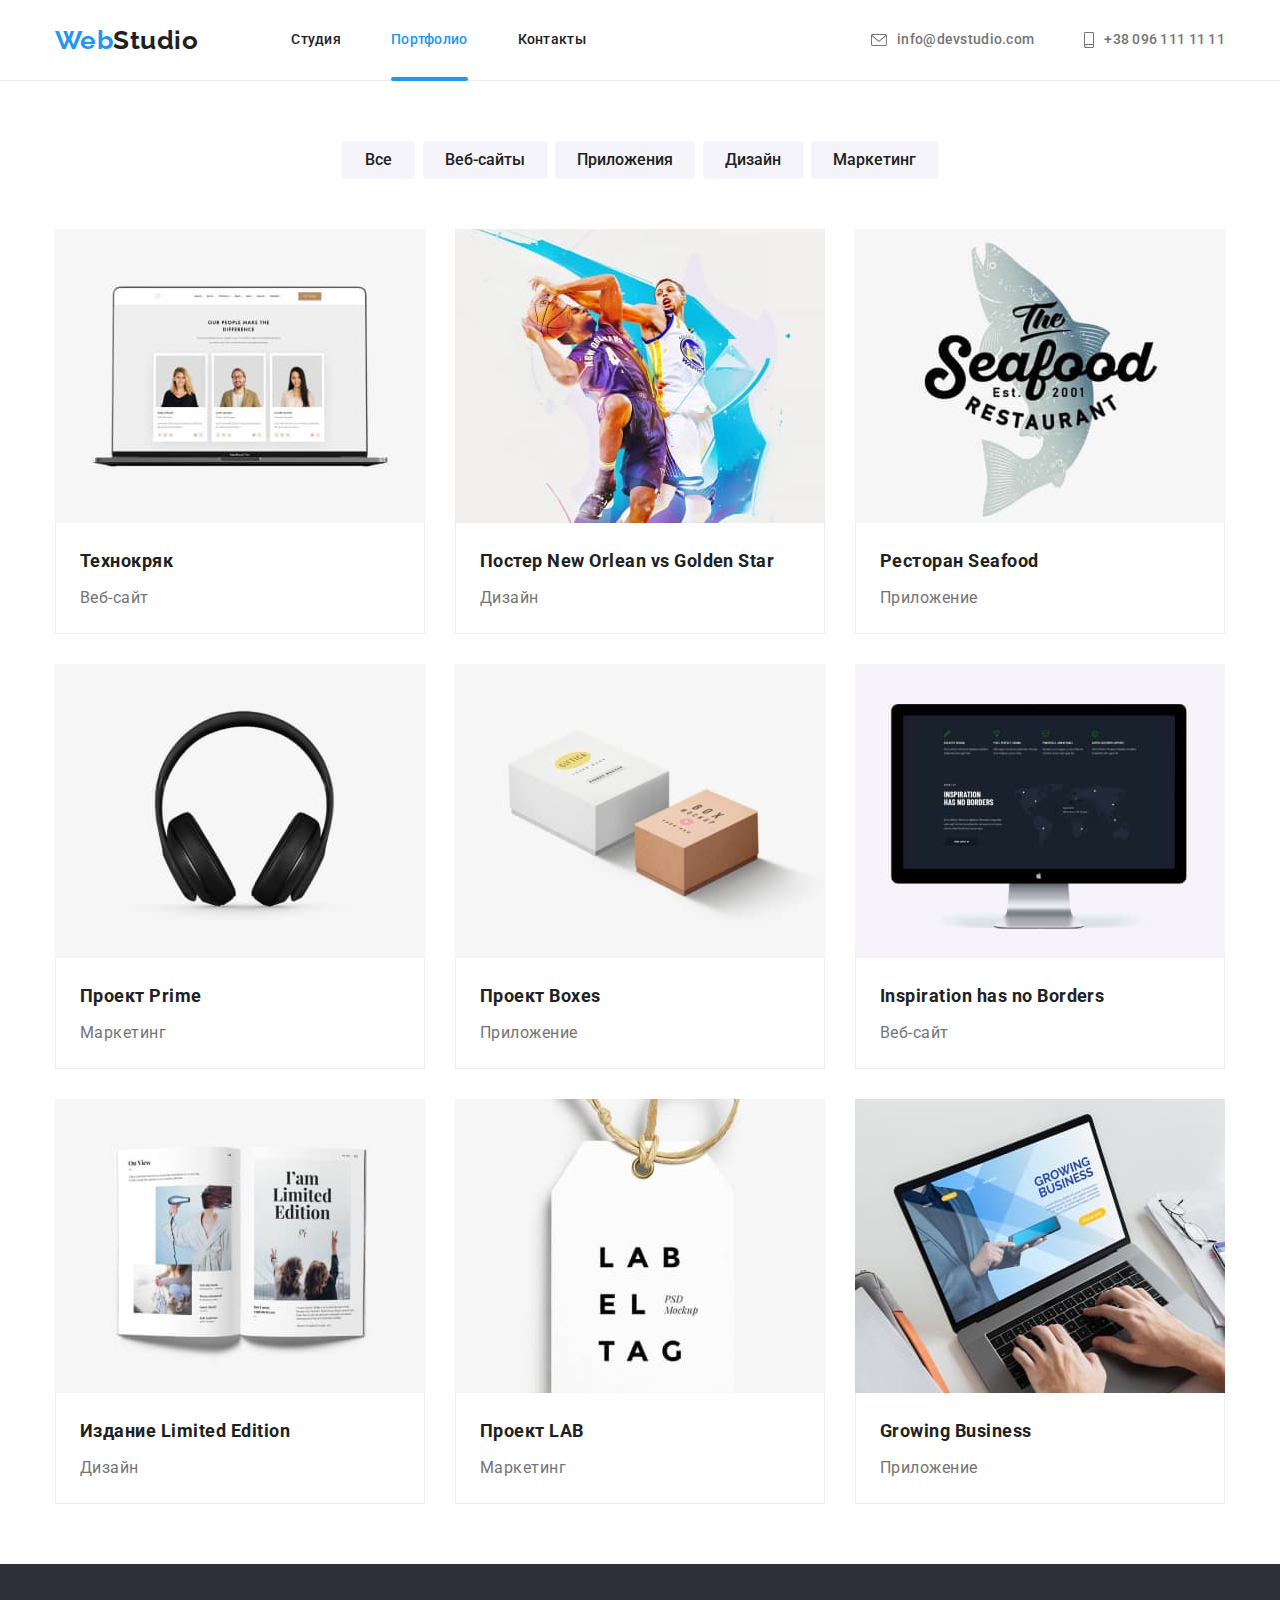
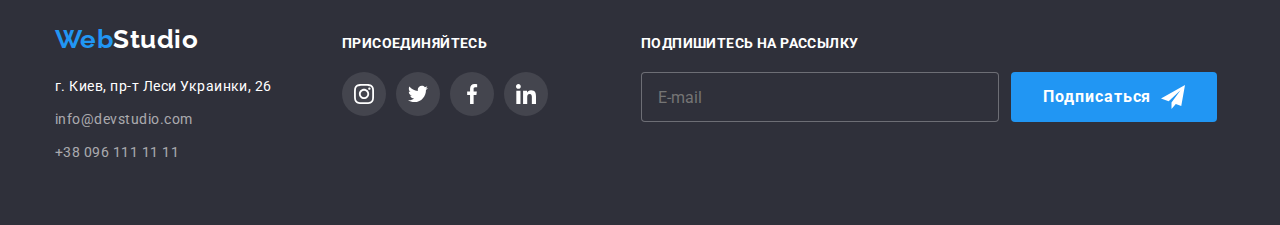
==== commit d366db61: "Доопрацювання" ====
--- a/portfolio.html
+++ b/portfolio.html
@@ -19,96 +19,104 @@
     <link rel="stylesheet" href="./css/main.min.css" />
   </head>
   <body>
-    <header class="header conteiner">
-      <a href="./index.html" class="logo">
-        Web<span class="logo--up">Studio</span>
-      </a>
-      <nav class="navigation">
-        <ul class="navigation__list list">
-          <li class="navigation__item">
-            <a href="./index.html" class="navigation__link"> Студия </a>
+    <header class="header">
+      <div class="header-conteiner conteiner">
+        <a href="./index.html" class="logo">
+          Web<span class="logo--up">Studio</span>
+        </a>
+        <nav class="navigation">
+          <ul class="navigation__list list">
+            <li class="navigation__item">
+              <a href="./index.html" class="navigation__link"> Студия </a>
+            </li>
+            <li class="navigation__item">
+              <a href="./portfolio.html" class="navigation__link current">
+                Портфолио</a
+              >
+            </li>
+            <li class="navigation__item">
+              <a href="" class="navigation__link"> Контакты</a>
+            </li>
+          </ul>
+        </nav>
+        <ul class="contacts list">
+          <li class="contacts__item">
+            <a class="contacts__link" href="mailto:info@devstudio.com">
+              <svg class="contacts__icon" width="16" height="12">
+                <use href="./images/icons.svg#icon-envelope-hover"></use>
+              </svg>
+              info@devstudio.com
+            </a>
           </li>
-          <li class="navigation__item">
-            <a href="./portfolio.html" class="navigation__link current">
-              Портфолио</a
-            >
-          </li>
-          <li class="navigation__item">
-            <a href="" class="navigation__link"> Контакты</a>
+          <li class="contacts__item">
+            <a class="contacts__link" href="tel:+380961111111">
+              <svg class="contacts__icon" width="10" height="16">
+                <use href="./images/icons.svg#icon-smartphone"></use>
+              </svg>
+              +38 096 111 11 11
+            </a>
           </li>
         </ul>
-      </nav>
-      <ul class="contacts list">
-        <li class="contacts__item">
-          <a class="contacts__link" href="mailto:info@devstudio.com">
-            <svg class="contacts__icon" width="16" height="12">
-              <use href="./images/icons.svg#icon-envelope-hover"></use>
-            </svg>
-            info@devstudio.com
-          </a>
-        </li>
-        <li class="contacts__item">
-          <a class="contacts__link" href="tel:+380961111111">
-            <svg class="contacts__icon" width="10" height="16">
-              <use href="./images/icons.svg#icon-smartphone"></use>
-            </svg>
-            +38 096 111 11 11
-          </a>
-        </li>
-      </ul>
-      <button type="button" class="menu-open">
-        <svg class="menu-open__icon" width="40" height="40">
-          <use href="./images/icons.svg#icon-menu_40px-1"></use>
-        </svg>
-      </button>
-      <div class="mob-menu is-hidden">
-        <div class="cont">
-          <div class="mob-menu-top">
-            <button type="button" class="menu-close">
-              <svg width="40" height="40">
-                <use
-                  class="menu-close__icon"
-                  href="./images/icons.svg#icon-close_40px-1"
-                ></use>
-              </svg>
-            </button>
-            <div class="navigation-mobile">
-              <ul class="navigation-mobile__list list">
-                <li class="navigation-mobile__item">
-                  <a href="./index.html" class="navigation-mobile__link">
-                    Студия
-                  </a>
+        <button type="button" class="menu-open">
+          <svg class="menu-open__icon" width="40" height="40">
+            <use href="./images/icons.svg#icon-menu_40px-1"></use>
+          </svg>
+        </button>
+        <div class="mob-menu is-hidden">
+          <div class="cont">
+            <div class="mob-menu-top">
+              <button type="button" class="menu-close">
+                <svg width="40" height="40">
+                  <use
+                    class="menu-close__icon"
+                    href="./images/icons.svg#icon-close_40px-1"
+                  ></use>
+                </svg>
+              </button>
+              <div class="navigation-mobile">
+                <ul class="navigation-mobile__list list">
+                  <li class="navigation-mobile__item">
+                    <a href="./index.html" class="navigation-mobile__link">
+                      Студия
+                    </a>
+                  </li>
+                  <li class="navigation-mobile__item">
+                    <a
+                      href="./portfolio.html"
+                      class="navigation-mobile__link current-mobile"
+                    >
+                      Портфолио</a
+                    >
+                  </li>
+                  <li class="navigation-mobile__item">
+                    <a href="" class="navigation-mobile__link"> Контакты</a>
+                  </li>
+                </ul>
+              </div>
+            </div>
+            <div class="mob-menu-bottom">
+              <a class="contacts-mobile__link" href="tel:+380961111111">
+                +38 096 111 11 11
+              </a>
+              <a class="contacts-mobile__mail" href="mailto:info@devstudio.com">
+                info@devstudio.com
+              </a>
+
+              <ul class="mob-soc-link list">
+                <li class="mob-soc-item">
+                  <a class="mob-soc-icon" href="">Instagram</a>
                 </li>
-                <li class="navigation-mobile__item">
-                  <a
-                    href="./portfolio.html"
-                    class="navigation-mobile__link current-mobile"
-                  >
-                    Портфолио</a
-                  >
+                <li class="mob-soc-item">
+                  <a class="mob-soc-icon" href="">Twitter</a>
                 </li>
-                <li class="navigation-mobile__item">
-                  <a href="" class="navigation-mobile__link"> Контакты</a>
+                <li class="mob-soc-item">
+                  <a class="mob-soc-icon" href="">Facebook</a>
+                </li>
+                <li class="mob-soc-item">
+                  <a class="mob-soc-icon" href="">LinkedIn</a>
                 </li>
               </ul>
             </div>
-          </div>
-          <div class="mob-menu-bottom">
-            <a class="contacts-mobile__link" href="tel:+380961111111">
-              +38 096 111 11 11
-            </a>
-            <a class="contacts-mobile__mail" href="mailto:info@devstudio.com">
-              info@devstudio.com
-            </a>
-
-            <ul class="mob-soc-link list">
-              <li class="mob-soc-item">
-                <p class="mob-soc-icon">Instagram</p>
-              </li>
-              <li class="mob-soc-item"><p class="mob-soc-icon">Twitter</p></li>
-              <li class="mob-soc-item"><p class="mob-soc-icon">Facebook</p></li>
-              <li class="mob-soc-item"><p class="mob-soc-icon">LinkedIn</p></li>
-            </ul>
           </div>
         </div>
       </div>
--- a/css/main.min.css
+++ b/css/main.min.css
@@ -1 +1 @@
-:root{--main-text-color: #212121;--secondary-text-color: #757575;--accent-text-color: #2196f3;--hero-text-color: #ffffff;--background-primary-color: #ffffff;--background-secondary-color: #2f303a;--background-hover-btn:#188ce8;--transition: 250ms cubic-bezier(0.4, 0, 0.2, 1)}p,h1,h2,h3,h4,h5,h6{margin:0}ul,ol{margin:0;padding-left:0}button{cursor:pointer}a{color:currentColor}img{display:block;max-width:100%;height:auto}address{font-style:normal}body{background-color:var(--background-primary-color);color:var(--main-text-color);font-family:"Roboto",sans-serif;letter-spacing:.03em}.visually-hidden{position:absolute;width:1px;height:1px;margin:-1px;border:0;padding:0;white-space:nowrap;clip-path:inset(100%);clip:rect(0 0 0 0);overflow:hidden}.list{list-style:none;padding:0;margin:0}.is-hidden{opacity:0;visibility:hidden;pointer-events:none}.conteiner{margin-left:auto;margin-right:auto;padding-left:15px;padding-right:15px;width:100%}@media screen and (min-width: 768px)and (max-width: 1199px){.conteiner{width:768px}}@media screen and (min-width: 1200px){.conteiner{width:1200px}}.section{padding-top:60px;padding-bottom:60px}@media screen and (min-width: 1200px){.section{padding-top:94px;padding-bottom:94px}}.logo{padding-top:16px;padding-bottom:16px;color:var(--accent-text-color);font-family:"Raleway",sans-serif;font-size:24px;font-weight:700;line-height:1.19;letter-spacing:.03em;text-decoration:none}.logo--up{color:var(--main-text-color)}.logo--down{color:var(--hero-text-color)}@media screen and (min-width: 1200px){.logo{font-size:26px;line-height:1.08}}.navigation{display:none}@media screen and (min-width: 768px)and (max-width: 1199px){.navigation{display:block;margin-left:88px}.navigation__list{display:flex}.navigation__item:not(:last-child){margin-right:50px}.navigation__link{display:block;padding-top:32px;padding-bottom:32px;font-size:14px;font-weight:500;line-height:1.14;letter-spacing:.02em;text-decoration:none;transition:color var(--transition)}.navigation__link:hover,.navigation__link:focus{color:var(--accent-text-color)}}@media screen and (min-width: 1200px){.navigation{margin-left:93px}}.contacts{display:none}@media screen and (min-width: 768px)and (max-width: 1199px){.contacts{display:flex;flex-direction:column;margin-left:auto}.contacts .contacts__item+.contacts__item{margin-top:10px}.contacts__link{display:flex;align-items:center;color:var(--secondary-text-color);font-size:14px;font-weight:500;line-height:1.14;letter-spacing:.02em;text-decoration:none;transition:color var(--transition)}.contacts__link:hover,.contacts__link:focus{color:var(--accent-text-color)}.contacts__icon{fill:currentColor;margin-right:8px}}@media screen and (min-width: 1200px){.contacts{display:flex;flex-direction:row;align-items:center;justify-content:center}.contacts__link{display:flex;align-items:center;color:var(--secondary-text-color);font-size:14px;font-weight:500;line-height:1.14;letter-spacing:.02em;text-decoration:none;transition:color var(--transition);padding-top:32px;padding-bottom:32px}.contacts__link:hover,.contacts__link:focus{color:var(--accent-text-color)}.contacts__icon{fill:currentColor;margin-right:10px}.contacts .contacts__item+.contacts__item{margin-left:50px;margin-top:0}}.hero-button{display:block;margin:0 auto;border:rgba(0,0,0,0);border-radius:4px;padding:10px 32px;min-width:200px;background-color:var(--accent-text-color);color:var(--hero-text-color);cursor:pointer;font-family:inherit;font-size:16px;font-weight:700;line-height:1.86;letter-spacing:.06em;text-align:center;transition:background-color var(--transition)}.hero-button:hover,.hero-button:focus{background-color:var(--background-hover-btn)}.modal-title{margin-top:0;margin-bottom:12px;font-size:20px;font-weight:700;line-height:1.15;letter-spacing:.03em;text-align:center;color:var(--main-text-color)}.modal-input{width:100%;height:40px;border:1px solid rgba(33,33,33,.2);border-radius:4px;outline:none;padding-left:42px;transition:border var(--transition)}.modal-input:focus{border:1px solid var(--accent-text-color)}.modal-field{margin-bottom:10px}.modal-field-coment{margin-bottom:20px}.modal-label{font-size:12px;font-weight:400;line-height:1.17;letter-spacing:.01em;margin-bottom:4px;color:var(--secondary-text-color)}.modal-comment{display:block;width:100%;height:120px;border:1px solid rgba(33,33,33,.2);border-radius:4px;resize:none;transition:border var(--transition);padding:12px 16px}.modal-comment::placeholder{font-size:14px;font-weight:400;line-height:1.14;letter-spacing:.01em;color:rgba(117,117,117,.5)}.modal-comment:focus{border:1px solid var(--accent-text-color)}.input-wrap{position:relative}.input-icon{position:absolute;left:12px;top:50%;transform:translateY(-50%)}.modal-input:focus+.input-icon{fill:var(--accent-text-color)}.modal-policy{margin-bottom:30px}.modal-policy-label{display:flex;align-items:center;justify-content:center;cursor:pointer;font-size:14px}.modal-policy-text{font-size:12px;font-weight:400;line-height:1.17;letter-spacing:.03em;color:var(--secondary-text-color)}@media screen and (min-width: 1200px){.modal-policy-text{font-size:14px;line-height:1.71}}.modal-link{color:var(--accent-text-color);text-decoration:none;border-bottom:1px solid var(--accent-text-color)}.modal-custom-check{border:2px solid var(--main-text-color);width:16px;height:15px;display:flex;align-items:center;justify-content:center;margin-right:7px}.modal-check:checked+.modal-custom-check{border:2px solid var(--accent-text-color);background-color:var(--accent-text-color)}.modal-check:focus+.modal-custom-check{border:2px solid var(--accent-text-color)}.backdrop{width:100%;height:100%;position:fixed;left:0;top:0;background-color:rgba(0,0,0,.2);transition:opacity var(--transition),visibility var(--transition)}.backdrop.is-hidden .modal{transform:translate(-50%, -50%) scale(0) rotate(180deg)}.modal{width:100%;position:absolute;max-width:450px;background-color:var(--background-primary-color);position:absolute;top:50%;left:50%;border-radius:4px;transform:translate(-50%, -50%) scale(1) rotate(0);transition:transform var(--transition);padding:40px}@media screen and (min-width: 1200px){.modal{width:100%;max-width:528px}}.modal-close-btn{position:absolute;top:10px;right:10px;width:30px;height:30px;border-radius:50%;border:1px solid rgba(0,0,0,.1);background-color:rgba(0,0,0,0);display:flex;align-items:center;justify-content:center;cursor:pointer}.close-button{transition:fill var(--transition)}.modal-close-btn:hover .close-button,.modal-close-btn:focus .close-button{fill:var(--accent-text-color)}.section-title{margin-top:0;margin-bottom:50px;color:var(--main-text-color);font-size:36px;font-weight:700;line-height:1.17;letter-spacing:.03em;text-align:center}.current{display:flex;position:relative;color:var(--accent-text-color)}.current::after{display:block;content:"";width:100%;height:4px;background-size:contain;left:0;bottom:-1px;margin-bottom:0;background-color:var(--accent-text-color);border-radius:2px;position:absolute}.current-mobile{color:var(--accent-text-color)}.mob-soc-link{display:flex;margin-top:64px}.mob-soc-icon{color:var(--accent-text-color);font-weight:500;font-size:14px;line-height:1.22;text-decoration:none;letter-spacing:.02em}.mob-soc-item:not(:last-child){padding-right:7px}.mob-soc-item+.mob-soc-item{border-left:1px solid rgba(33,33,33,.2);padding-left:7px}.menu-close{position:absolute;display:flex;align-items:center;justify-content:center;cursor:pointer;top:10px;right:15px;margin-left:auto}.menu-open,.menu-close{width:40px;height:40px;padding:0;border:rgba(0,0,0,0);background-color:rgba(0,0,0,0);display:block;margin-left:auto}.mob-menu{z-index:1;position:fixed;background-color:#fff;width:100vw;height:100vh;top:0;padding-top:48px;padding-bottom:48px;padding-left:40px;margin-left:auto;margin-right:auto}.mob-menu .cont{margin:0;display:flex;flex-direction:column;width:480px;height:100%;justify-content:space-between;overflow:auto}.navigation-mobile__list{display:flex;flex-direction:column}.navigation-mobile__link{font-weight:500;font-size:40px;line-height:1.18;letter-spacing:.02em;text-decoration:none}.navigation-mobile__item+.navigation-mobile__item{margin-top:32px}.menu-close__icon,.menu-open__icon{fill:var(--main-text-color);transition:fill var(--transition)}.menu-close:hover .menu-close__icon,.menu-close:focus .menu-close__icon,.menu-open:hover .menu-open__icon,.menu-open:focus .menu-open__icon{fill:var(--accent-text-color)}.mob-menu-bottom{margin-bottom:64px}.contacts-mobile__link{font-weight:500;font-size:32px;line-height:1.18;text-decoration:none;margin-bottom:32px;letter-spacing:.02em;color:#2196f3}.contacts-mobile__mail{font-weight:500;font-size:24px;line-height:1.17;letter-spacing:.02em;text-decoration:none;color:#757575}.mob-menu-bottom{display:flex;flex-direction:column}@media screen and (min-width: 768px)and (max-width: 1199px){.menu-open{display:none}}.header{border-bottom:1px solid #ececec;display:flex;align-items:center;justify-content:center}.hero{padding-top:118px;padding-bottom:118px;margin:0 auto;text-align:center;background-color:var(--background-secondary-color);background-image:linear-gradient(rgba(47, 48, 58, 0.4), rgba(47, 48, 58, 0.4)),url(../images/heromob.jpg);background-repeat:no-repeat;background-size:cover;background-position:center}@media(min-device-pixel-ratio: 2),(min-resolution: 192dpi),(min-resolution: 2dppx){.hero{background-image:linear-gradient(rgba(47, 48, 58, 0.4), rgba(47, 48, 58, 0.4)),url(../images/heromob2x.jpg)}}@media screen and (min-width: 768px)and (max-width: 1199px){.hero{background-image:linear-gradient(rgba(47, 48, 58, 0.4), rgba(47, 48, 58, 0.4)),url(../images/herotab.jpg)}}@media screen and (min-width: 768px)and (max-width: 1199px)and (min-device-pixel-ratio: 2),screen and (min-width: 768px)and (max-width: 1199px)and (min-resolution: 192dpi),screen and (min-width: 768px)and (max-width: 1199px)and (min-resolution: 2dppx){.hero{background-image:linear-gradient(rgba(47, 48, 58, 0.4), rgba(47, 48, 58, 0.4)),url(../images/herotab2x.jpg)}}@media screen and (min-width: 1200px){.hero{max-width:1600px;background-image:linear-gradient(rgba(47, 48, 58, 0.4), rgba(47, 48, 58, 0.4)),url(../images/herodesc.jpg);padding-top:200px;padding-bottom:200px}}@media(min-device-pixel-ratio: 2),(min-resolution: 192dpi),(min-resolution: 2dppx){.hero{background-image:linear-gradient(rgba(47, 48, 58, 0.4), rgba(47, 48, 58, 0.4)),url(../images/herodesc2x.jpg)}}.hero-title{margin-left:auto;margin-right:auto;margin-top:0;margin-bottom:30px;font-weight:900;font-size:26px;line-height:1.62;color:var(--hero-text-color);text-align:center;letter-spacing:.06em;text-transform:uppercase;max-width:360px}@media screen and (min-width: 1200px){.hero-title{max-width:696px;font-size:44px;font-weight:900;line-height:1.36;letter-spacing:.06em}}.benefits-list{display:flex;align-items:center;justify-content:center;gap:30px;flex-wrap:wrap}.benefits-item{width:100%}@media screen and (min-width: 768px)and (max-width: 1199px){.benefits-item{width:calc((100% - 30px)/2)}}@media screen and (min-width: 1200px){.benefits-item{width:calc((100% - 90px)/4)}}.benefits-icon{display:flex;align-items:center;justify-content:center;background-color:#f5f4fa;border-radius:4px;height:120px;margin-bottom:30px}.benefits-item .title{margin-top:0;margin-bottom:10px;color:var(--main-text-color);font-size:14px;font-weight:700;line-height:1.14;letter-spacing:.03em;text-transform:uppercase;text-align:center}.benefits-item p{margin-top:0;margin-bottom:0;color:var(--secondary-text-color);font-size:14px;font-weight:400;line-height:1.71;letter-spacing:.03em}.section-case{display:none}@media screen and (min-width: 1200px){.section-case{display:block;padding-top:94px;padding-bottom:94px}}.case{display:flex;gap:30px;flex-wrap:wrap}.case-images{display:flex;flex-direction:column;position:relative}.case-text{background-color:rgba(47,48,58,.8);position:absolute;padding-top:27px;padding-bottom:27px;width:100%;bottom:0;left:0;margin:0;text-align:center;font-size:14px;font-weight:700;line-height:1.14;letter-spacing:.03em;text-transform:uppercase;color:var(--hero-text-color)}.clients-list{display:flex;flex-wrap:wrap;gap:30px}.clients-item{width:calc((100% - 30px)/2);height:92px}@media screen and (min-width: 768px)and (max-width: 1199px){.clients-item{width:calc((100% - 60px)/3)}}@media screen and (min-width: 1200px){.clients-item{width:calc((100% - 150px)/6)}}.clients-link{display:flex;align-items:center;justify-content:center;cursor:pointer;width:100%;height:100%;border:1px solid #afb1b8;border-radius:4px;color:#afb1b8;transition:border var(--transition),color var(--transition)}.clients-link:hover,.clients-link:focus{border:1px solid var(--accent-text-color);color:var(--accent-text-color)}.clients-icon{fill:currentColor}.footer{background-color:var(--background-secondary-color);padding-top:60px;padding-bottom:60px}@media screen and (min-width: 768px)and (max-width: 1199px){.footer-conteiner{align-items:center;text-align:center}}@media screen and (min-width: 768px)and (max-width: 1199px){.footer-tab{display:flex;align-items:baseline;justify-content:center}}.footer .logo{margin-bottom:20px}.footer-address{text-align:center}.address{margin-top:20px;margin-bottom:0}.address .text{margin-top:0;margin-bottom:0;color:var(--hero-text-color);font-size:14px;line-height:1.71}.address .mail,.address .tel{color:rgba(255,255,255,.6);font-size:14px;line-height:1.71;text-decoration:none}.adress-tel-mail{margin-top:9px}.address-tel-mail-item+.address-tel-mail-item{margin-top:9px}.welcome{margin-top:60px;display:flex;flex-direction:column;align-items:center;justify-content:center}@media screen and (min-width: 768px)and (max-width: 1199px){.welcome{margin-left:165px;margin-top:0}}.welcome-text{margin:0;text-transform:uppercase;font-size:14px;font-weight:700;line-height:1.14;color:var(--hero-text-color)}.welcome-list{display:flex;margin-top:20px}.welcome-item+.welcome-item{margin-left:10px}.welcome-soc-link{display:flex;justify-content:center;align-items:center;width:44px;height:44px;background:rgba(255,255,255,.1);border-radius:50%;cursor:pointer;transition:background-color var(--transition)}.welcome-soc-link:hover,.welcome-soc-link:focus{background-color:var(--accent-text-color)}.welcome-link-icon{fill:var(--hero-text-color)}.subscribe-field{margin-top:60px;display:flex;flex-direction:column;align-items:center;justify-content:center}.email-label{display:block;margin-bottom:20px;font-weight:700;font-size:14px;line-height:1.14;letter-spacing:.03em;text-transform:uppercase;color:var(--hero-text-color)}.subscribe-input{max-width:450px;width:100%;height:50px;margin-bottom:20px;padding-top:15px;padding-bottom:15px;padding-left:16px;border:1px solid rgba(255,255,255,.3);border-radius:4px;background-color:var(--background-secondary-color);font-size:16px;line-height:1.25;color:rgba(255,255,255,.6)}.footer-button{display:flex;justify-content:center;align-items:center}.submit-icon{margin-left:10px;display:flex;justify-content:center;align-items:center}.button-input-icon{fill:var(--hero-text-color);right:28px}.subscribe-field-input{width:100%;display:flex;flex-direction:column;align-items:center;justify-content:center}@media screen and (min-width: 1200px){.footer{padding-top:60px;padding-bottom:60px}.footer-conteiner{display:flex;align-items:baseline}.footer-address{text-align:start}.footer .logo{margin-bottom:20px}.address{margin-top:20px;margin-bottom:0}.address .text{margin-top:0;margin-bottom:0;color:var(--hero-text-color);font-size:14px;line-height:1.71;font-style:normal}.address .mail,.address .tel{color:rgba(255,255,255,.6);font-size:14px;line-height:1.71;font-style:normal;text-decoration:none}.adress-tel-mail{margin-top:9px}.address-tel-mail-item+.address-tel-mail-item{margin-top:9px}.welcome{margin-left:70px;display:block;text-align:start}.welcome-text{margin:0;text-transform:uppercase;font-weight:700;font-size:14px;line-height:1.14;letter-spacing:.03em;color:var(--hero-text-color)}.welcome-list{display:flex;margin-top:20px}.welcome-item+.welcome-item{margin-left:10px}.welcome-soc-link{display:flex;justify-content:center;align-items:center;width:44px;height:44px;background:rgba(255,255,255,.1);border-radius:50%;cursor:pointer;transition:background-color 250ms cubic-bezier(0.4, 0, 0.2, 1)}.welcome-link-icon{fill:var(--hero-text-color)}.welcome-soc-link:hover,.welcome-soc-link:focus{background-color:var(--accent-text-color)}.subscribe-field{margin-left:93px;margin-top:0;align-items:flex-start}.email-label{display:block;margin-bottom:20px;font-weight:700;font-size:14px;line-height:1.14;letter-spacing:.03em;text-transform:uppercase;color:var(--hero-text-color)}.subscribe-input{margin-bottom:0;width:358px;height:50px;margin-right:12px;padding-top:15px;padding-bottom:15px;padding-left:16px;border:1px solid rgba(255,255,255,.3);border-radius:4px;background-color:rgba(0,0,0,.15);font-weight:400;font-size:16px;line-height:1.25;color:rgba(255,255,255,.6)}.footer-button{display:flex;justify-content:center;align-items:center}.submit-icon{margin-left:10px;display:flex;justify-content:center;align-items:center}.button-input-icon{fill:var(--hero-text-color);right:28px}.subscribe-field-input{display:flex;flex-direction:row;align-items:center;justify-content:center}}.portfolio{padding-bottom:60px}.portfolio-list{margin-top:50px;display:flex;align-items:center;justify-content:center;flex-wrap:wrap;gap:30px}.portfolio-item{position:relative}.item-card{padding:24px;padding-top:20px;padding-left:24px;padding-bottom:20px;border-left:1px solid #eee;border-right:1px solid #eee;border-bottom:1px solid #eee}.portfolio .title{margin-bottom:4px;margin-top:0;color:var(--main-text-color);font-size:18px;font-weight:700;line-height:2;letter-spacing:.06}.buttons-list{display:flex;justify-content:flex-start;flex-wrap:wrap;column-gap:8px;row-gap:15px;margin-top:60px;margin-bottom:40px}.portfolio-button{display:inline-block;border-radius:4px;padding:6px 22px;min-width:73px;border:rgba(0,0,0,0);color:var(--main-text-color);background-color:#f5f4fa;cursor:pointer;text-align:center;font-family:inherit;font-size:16px;font-weight:500;line-height:1.63;transition:box-shadow var(--transition),color var(--transition),background-color var(--transition)}.portfolio-button:hover,.portfolio-button:focus{background-color:var(--accent-text-color);color:var(--hero-text-color);box-shadow:0px 3px 1px rgba(0,0,0,.1),0px 1px 2px rgba(0,0,0,.08),0px 2px 2px rgba(0,0,0,.12)}.portfolio-link{display:block;text-decoration:none;width:100%;height:100%;transition:box-shadow var(--transition)}.portfolio-link:hover,.portfolio-link:focus{box-shadow:0px 1px 1px rgba(0,0,0,.12),0px 4px 4px rgba(0,0,0,.06),1px 4px 6px rgba(0,0,0,.16)}.item-card p{margin-bottom:0;margin-top:0;color:var(--secondary-text-color);font-size:16px;line-height:1.88}.team-portfolio-top{position:relative;overflow:hidden}.portfolio-top-text{position:absolute;top:0;left:0;color:var(--hero-text-color);background-color:rgba(33,150,243,.9);font-size:18px;line-height:1.56;height:100%;transform:translateY(100%);transition:transform var(--transition);overflow:auto;padding-top:63px;padding-left:24px;padding-right:24px;padding-bottom:63px}.portfolio-link:hover .portfolio-top-text,.portfolio-link:focus .portfolio-top-text{transform:translateY(0);transition:transform var(--transition)}@media screen and (min-width: 768px)and (max-width: 1199px){.portfolio-item{width:calc((100% - 30px)/2)}.portfolio-list{justify-content:flex-start}.buttons-list{justify-content:center}}@media screen and (min-width: 1200px){.portfolio-item{width:calc((100% - 60px)/3)}}.team{background-color:#f5f4fa}.team__cards{display:flex;gap:30px;flex-wrap:wrap;align-items:center;justify-content:center}.team__cards-item{align-items:center;justify-content:center;text-align:center;background-color:var(--background-primary-color);border-radius:0px 0px 4px 4px;box-shadow:0px 1px 3px rgba(0,0,0,.12),0px 1px 1px rgba(0,0,0,.14),0px 2px 1px rgba(0,0,0,.2)}.team__list{text-align:center;padding-top:30px;padding-bottom:30px}.team__name{margin-top:0;margin-bottom:10px;color:var(--main-text-color);font-size:16px;font-weight:500;line-height:1.19}.team__position{margin-top:0;margin-bottom:16px;color:var(--secondary-text-color);font-size:16px;line-height:1.19}.team__icon-list{display:flex;justify-content:center;align-items:center;gap:10px}.team__soc-link{display:flex;justify-content:center;align-items:center;width:44px;height:44px;border-radius:50%;cursor:pointer;transition:background-color var(--transition)}.team__soc-link:hover,.team__soc-link:focus{background-color:var(--accent-text-color)}.team__link-icon{fill:#afb1b8;transition:fill var(--transition)}.team__link-icon:hover,.team__link-icon:focus{background-color:var(--accent-text-color)}.team__soc-link:hover .team__link-icon,.team__soc-link:focus .team__link-icon{fill:var(--hero-text-color)}.picture{display:flex;align-items:center;justify-content:center}@media screen and (min-width: 768px)and (max-width: 1199px){.team__cards-item{width:calc((100% - 30px)/2)}}@media screen and (min-width: 1200px){.team__cards-item{width:calc((100% - 90px)/4)}}/*# sourceMappingURL=main.min.css.map */+:root{--main-text-color: #212121;--secondary-text-color: #757575;--accent-text-color: #2196f3;--hero-text-color: #ffffff;--background-primary-color: #ffffff;--background-secondary-color: #2f303a;--background-hover-btn:#188ce8;--transition: 250ms cubic-bezier(0.4, 0, 0.2, 1)}p,h1,h2,h3,h4,h5,h6{margin:0}ul,ol{margin:0;padding-left:0}button{cursor:pointer}a{color:currentColor}img{display:block;max-width:100%;height:auto}address{font-style:normal}body{background-color:var(--background-primary-color);color:var(--main-text-color);font-family:"Roboto",sans-serif;letter-spacing:.03em}.visually-hidden{position:absolute;width:1px;height:1px;margin:-1px;border:0;padding:0;white-space:nowrap;clip-path:inset(100%);clip:rect(0 0 0 0);overflow:hidden}.list{list-style:none;padding:0;margin:0}.is-hidden{opacity:0;visibility:hidden;pointer-events:none}.conteiner{margin-left:auto;margin-right:auto;padding-left:15px;padding-right:15px;width:100%}@media screen and (min-width: 480px){.conteiner{width:480px}}@media screen and (min-width: 768px){.conteiner{width:768px}}@media screen and (min-width: 1200px){.conteiner{width:1200px}}.section{padding-top:60px;padding-bottom:60px}@media screen and (min-width: 1200px){.section{padding-top:94px;padding-bottom:94px}}.logo{padding-top:16px;padding-bottom:16px;color:var(--accent-text-color);font-family:"Raleway",sans-serif;font-size:24px;font-weight:700;line-height:1.17;text-decoration:none}.logo--up{color:var(--main-text-color)}.logo--down{color:var(--hero-text-color)}@media screen and (min-width: 1200px){.logo{font-size:26px;line-height:1.19}}.navigation{display:none}@media screen and (min-width: 768px){.navigation{display:flex;align-items:center;justify-content:center;margin-left:88px}.navigation__list{display:flex;align-items:center;justify-content:center}.navigation__item:not(:last-child){margin-right:50px}.navigation__link{display:block;padding-top:32px;padding-bottom:32px;font-size:14px;font-weight:500;line-height:1.14;letter-spacing:.02em;text-decoration:none;transition:color var(--transition)}.navigation__link:hover,.navigation__link:focus{color:var(--accent-text-color)}}@media screen and (min-width: 1200px){.navigation{margin-left:93px}}.contacts{display:none}@media screen and (min-width: 768px){.contacts{display:flex;flex-direction:column;margin-left:auto}.contacts .contacts__item+.contacts__item{margin-top:10px}.contacts__link{display:flex;align-items:center;color:var(--secondary-text-color);font-size:12px;font-weight:500;line-height:1.17;letter-spacing:.02em;text-decoration:none;transition:color var(--transition)}.contacts__link:hover,.contacts__link:focus{color:var(--accent-text-color)}.contacts__icon{fill:currentColor;margin-right:8px}}@media screen and (min-width: 1200px){.contacts{flex-direction:row;align-items:center;justify-content:center}.contacts__link{font-size:14px;font-weight:500;line-height:1.14;letter-spacing:.02em;padding-top:32px;padding-bottom:32px}.contacts__icon{fill:currentColor;margin-right:10px}.contacts .contacts__item+.contacts__item{margin-left:50px;margin-top:0}}.hero-button{display:block;margin:0 auto;border:rgba(0,0,0,0);border-radius:4px;padding:10px 32px;min-width:200px;background-color:var(--accent-text-color);color:var(--hero-text-color);cursor:pointer;font-family:inherit;font-size:16px;font-weight:700;line-height:1.86;letter-spacing:.06em;text-align:center;transition:background-color var(--transition)}.hero-button:hover,.hero-button:focus{background-color:var(--background-hover-btn)}.modal-title{margin-top:0;margin-bottom:12px;font-size:20px;font-weight:700;line-height:1.15;letter-spacing:.03em;text-align:center;color:var(--main-text-color)}.modal-input{width:100%;height:40px;border:1px solid rgba(33,33,33,.2);border-radius:4px;outline:none;padding-left:42px;transition:border var(--transition)}.modal-input:focus{border:1px solid var(--accent-text-color)}.modal-field{margin-bottom:10px}.modal-field-coment{margin-bottom:20px}.modal-label{font-size:12px;font-weight:400;line-height:1.17;letter-spacing:.01em;margin-bottom:4px;color:var(--secondary-text-color)}.modal-comment{display:block;width:100%;height:120px;border:1px solid rgba(33,33,33,.2);border-radius:4px;resize:none;transition:border var(--transition);padding:12px 16px}.modal-comment::placeholder{font-size:14px;font-weight:400;line-height:1.14;letter-spacing:.01em;color:rgba(117,117,117,.5)}.modal-comment:focus{border:1px solid var(--accent-text-color)}.input-wrap{position:relative}.input-icon{position:absolute;left:12px;top:50%;transform:translateY(-50%)}.modal-input:focus+.input-icon{fill:var(--accent-text-color)}.modal-policy{margin-bottom:30px}.modal-policy-label{display:flex;align-items:center;justify-content:center;cursor:pointer;font-size:14px}.modal-link{color:var(--accent-text-color);text-decoration:none;border-bottom:1px solid var(--accent-text-color)}.modal-custom-check{border:2px solid var(--main-text-color);width:16px;height:15px;display:flex;align-items:center;justify-content:center;margin-right:7px}.modal-check:checked+.modal-custom-check{border:2px solid var(--accent-text-color);background-color:var(--accent-text-color)}.modal-check:focus+.modal-custom-check{border:2px solid var(--accent-text-color)}.modal-policy-text{font-size:12px;font-weight:400;line-height:1.17;letter-spacing:.03em;color:var(--secondary-text-color)}@media screen and (min-width: 1200px){.modal-policy-text{font-size:14px;line-height:1.71}}@media screen and (min-width: 1200px){.modal-comment::placeholder{font-size:12px;line-height:1.17}}.backdrop{width:100%;height:100%;position:fixed;left:0;top:0;background-color:rgba(0,0,0,.2);transition:opacity var(--transition),visibility var(--transition)}.backdrop.is-hidden .modal{transform:translate(-50%, -50%) scale(0) rotate(180deg)}.modal{width:100%;position:absolute;max-width:450px;background-color:var(--background-primary-color);position:absolute;top:50%;left:50%;border-radius:4px;transform:translate(-50%, -50%) scale(1) rotate(0);transition:transform var(--transition);padding:40px}.modal-close-btn{position:absolute;top:10px;right:10px;width:30px;height:30px;border-radius:50%;border:1px solid rgba(0,0,0,.1);background-color:rgba(0,0,0,0);display:flex;align-items:center;justify-content:center;cursor:pointer}.close-button{transition:fill var(--transition)}.modal-close-btn:hover .close-button,.modal-close-btn:focus .close-button{fill:var(--accent-text-color)}@media screen and (min-width: 1200px){.modal{max-width:528px}}.section-title{margin-top:0;margin-bottom:50px;color:var(--main-text-color);text-align:center;font-size:28px;font-weight:700;line-height:1.18}@media screen and (min-width: 1200px){.section-title{font-size:36px;line-height:1.17}}.current{display:flex;position:relative;color:var(--accent-text-color)}.current::after{display:block;content:"";width:100%;height:4px;background-size:contain;left:0;bottom:-1px;margin-bottom:0;background-color:var(--accent-text-color);border-radius:2px;position:absolute}.current-mobile{color:var(--accent-text-color)}.mob-soc-link{display:flex;margin-top:64px}.mob-soc-icon{color:var(--accent-text-color);text-decoration:none;font-size:14px;font-weight:500;line-height:1.22;letter-spacing:.02em}.mob-soc-item:not(:last-child){padding-right:7px}.mob-soc-item+.mob-soc-item{border-left:1px solid rgba(33,33,33,.2);padding-left:7px}.menu-close{position:absolute;display:flex;align-items:center;justify-content:center;cursor:pointer;top:10px;right:15px;margin-left:auto}.menu-open,.menu-close{width:40px;height:40px;padding:0;border:rgba(0,0,0,0);background-color:rgba(0,0,0,0);display:block;margin-left:auto}.mob-menu{z-index:1;position:fixed;background-color:#fff;width:100vw;height:100vh;top:0;padding-top:48px;padding-bottom:48px;padding-left:40px;margin-left:auto;margin-right:auto}.mob-menu .cont{margin:0;display:flex;flex-direction:column;width:480px;height:100%;justify-content:space-between;overflow:auto}.navigation-mobile__list{display:flex;flex-direction:column}.navigation-mobile__link{font-weight:500;font-size:40px;line-height:1.18;letter-spacing:.02em;text-decoration:none}.navigation-mobile__item+.navigation-mobile__item{margin-top:32px}.menu-close__icon,.menu-open__icon{fill:var(--main-text-color);transition:fill var(--transition)}.menu-close:hover .menu-close__icon,.menu-close:focus .menu-close__icon,.menu-open:hover .menu-open__icon,.menu-open:focus .menu-open__icon{fill:var(--accent-text-color)}.mob-menu-bottom{margin-bottom:64px}.contacts-mobile__link{font-weight:500;font-size:32px;line-height:1.18;text-decoration:none;margin-bottom:32px;letter-spacing:.02em;color:#2196f3}.contacts-mobile__mail{font-weight:500;font-size:24px;line-height:1.17;letter-spacing:.02em;text-decoration:none;color:#757575}.mob-menu-bottom{display:flex;flex-direction:column}@media screen and (min-width: 768px){.menu-open{display:none}}.header{border-bottom:1px solid #ececec}.header-conteiner{display:flex;align-items:center;justify-content:center}.hero{padding-top:118px;padding-bottom:118px;margin:0 auto;text-align:center;background-color:var(--background-secondary-color);background-image:linear-gradient(rgba(47, 48, 58, 0.4), rgba(47, 48, 58, 0.4)),url(../images/heromob.jpg);background-repeat:no-repeat;background-size:cover;background-position:center}@media(min-device-pixel-ratio: 2),(min-resolution: 192dpi),(min-resolution: 2dppx){.hero{background-image:linear-gradient(rgba(47, 48, 58, 0.4), rgba(47, 48, 58, 0.4)),url(../images/heromob2x.jpg)}}@media screen and (min-width: 768px){.hero{background-image:linear-gradient(rgba(47, 48, 58, 0.4), rgba(47, 48, 58, 0.4)),url(../images/herotab.jpg)}}@media screen and (min-width: 768px)and (min-device-pixel-ratio: 2),screen and (min-width: 768px)and (min-resolution: 192dpi),screen and (min-width: 768px)and (min-resolution: 2dppx){.hero{background-image:linear-gradient(rgba(47, 48, 58, 0.4), rgba(47, 48, 58, 0.4)),url(../images/herotab2x.jpg)}}@media screen and (min-width: 1200px){.hero{max-width:1600px;padding-top:200px;padding-bottom:200px;background-image:linear-gradient(rgba(47, 48, 58, 0.4), rgba(47, 48, 58, 0.4)),url(../images/herodesc.jpg)}}@media(min-device-pixel-ratio: 2),(min-resolution: 192dpi),(min-resolution: 2dppx){.hero{background-image:linear-gradient(rgba(47, 48, 58, 0.4), rgba(47, 48, 58, 0.4)),url(../images/herodesc2x.jpg)}}.hero-title{margin-left:auto;margin-right:auto;margin-top:0;margin-bottom:30px;font-size:26px;font-weight:900;line-height:1.62;letter-spacing:.06em;color:var(--hero-text-color);text-align:center;text-transform:uppercase;max-width:360px}@media screen and (min-width: 1200px){.hero-title{max-width:696px;font-size:44px;font-weight:900;line-height:1.36;letter-spacing:.06em}}.benefits-list{display:flex;justify-content:center;gap:30px;flex-wrap:wrap}.benefits-icon{display:flex;align-items:center;justify-content:center;background-color:#f5f4fa;border-radius:4px;height:120px;margin-bottom:30px}.benefits-item .title{margin-top:0;margin-bottom:10px;color:var(--main-text-color);font-size:14px;font-weight:700;line-height:1.14;text-transform:uppercase;text-align:center}.benefits-item p{margin-top:0;margin-bottom:0;color:var(--secondary-text-color);font-size:14px;line-height:1.71}@media screen and (min-width: 768px){.benefits-item .title{text-align:start}}.benefits-section{padding-top:60px}@media screen and (min-width: 1200px){.benefits-section{padding-top:94px}}.benefits-item{text-align:start}@media screen and (min-width: 768px){.benefits-item{width:calc((100% - 30px)/2)}}@media screen and (min-width: 1200px){.benefits-item{width:calc((100% - 90px)/4)}}.section-case{display:none}@media screen and (min-width: 1200px){.section-case{display:block;padding-top:94px;padding-bottom:94px}}.case{display:flex;gap:30px;flex-wrap:wrap}.case-images{display:flex;flex-direction:column;position:relative}.case-text{background-color:rgba(47,48,58,.8);position:absolute;padding-top:27px;padding-bottom:27px;width:100%;bottom:0;left:0;margin:0;text-align:center;font-size:14px;font-weight:700;line-height:1.14;letter-spacing:.03em;text-transform:uppercase;color:var(--hero-text-color)}.clients-list{display:flex;flex-wrap:wrap;gap:30px}.clients-item{width:calc((100% - 30px)/2);height:92px}@media screen and (min-width: 768px){.clients-item{width:calc((100% - 60px)/3)}}@media screen and (min-width: 1200px){.clients-item{width:calc((100% - 150px)/6)}}.clients-link{display:flex;align-items:center;justify-content:center;cursor:pointer;width:100%;height:100%;border:1px solid #afb1b8;border-radius:4px;color:#afb1b8;transition:border var(--transition),color var(--transition)}.clients-link:hover,.clients-link:focus{border:1px solid var(--accent-text-color);color:var(--accent-text-color)}.clients-icon{fill:currentColor}.footer{background-color:var(--background-secondary-color);padding-top:60px;padding-bottom:60px}@media screen and (min-width: 768px){.footer-conteiner{align-items:center;text-align:center}}@media screen and (min-width: 768px){.footer-tab{display:flex;align-items:baseline;justify-content:center}}.footer .logo{margin-bottom:20px}.footer-address{text-align:center}.address{margin-top:20px;margin-bottom:0}.address .text{margin-top:0;margin-bottom:0;color:var(--hero-text-color);font-size:14px;line-height:1.71}.address .mail,.address .tel{color:rgba(255,255,255,.6);font-size:14px;line-height:1.71;text-decoration:none}.adress-tel-mail{margin-top:9px}.address-tel-mail-item+.address-tel-mail-item{margin-top:9px}.welcome{margin-top:60px;display:flex;flex-direction:column;align-items:center;justify-content:center}@media screen and (min-width: 768px){.welcome{margin-left:165px;margin-top:0}}.welcome-text{margin:0;text-transform:uppercase;font-size:14px;font-weight:700;line-height:1.14;color:var(--hero-text-color)}.welcome-list{display:flex;margin-top:20px}.welcome-item+.welcome-item{margin-left:10px}.welcome-soc-link{display:flex;justify-content:center;align-items:center;width:44px;height:44px;background:rgba(255,255,255,.1);border-radius:50%;cursor:pointer;transition:background-color var(--transition)}.welcome-soc-link:hover,.welcome-soc-link:focus{background-color:var(--accent-text-color)}.welcome-link-icon{fill:var(--hero-text-color)}.subscribe-field{margin-top:60px;display:flex;flex-direction:column;align-items:center;justify-content:center}.email-label{display:block;margin-bottom:20px;font-weight:700;font-size:14px;line-height:1.14;letter-spacing:.03em;text-transform:uppercase;color:var(--hero-text-color)}.subscribe-input{max-width:450px;width:100%;height:50px;margin-bottom:20px;padding-top:15px;padding-bottom:15px;padding-left:16px;border:1px solid rgba(255,255,255,.3);border-radius:4px;background-color:var(--background-secondary-color);font-size:16px;line-height:1.25;color:rgba(255,255,255,.6)}.footer-button{display:flex;justify-content:center;align-items:center}.submit-icon{margin-left:10px;display:flex;justify-content:center;align-items:center}.button-input-icon{fill:var(--hero-text-color);right:28px}.subscribe-field-input{width:100%;display:flex;flex-direction:column;align-items:center;justify-content:center}@media screen and (min-width: 1200px){.footer{padding-top:60px;padding-bottom:60px}.footer-conteiner{display:flex;align-items:baseline}.footer-address{text-align:start}.footer .logo{margin-bottom:20px}.address{margin-top:20px;margin-bottom:0}.address .text{margin-top:0;margin-bottom:0;color:var(--hero-text-color);font-size:14px;line-height:1.71;font-style:normal}.address .mail,.address .tel{color:rgba(255,255,255,.6);font-size:14px;line-height:1.71;font-style:normal;text-decoration:none}.adress-tel-mail{margin-top:9px}.address-tel-mail-item+.address-tel-mail-item{margin-top:9px}.welcome{margin-left:70px;display:block;text-align:start}.welcome-text{margin:0;text-transform:uppercase;font-weight:700;font-size:14px;line-height:1.14;letter-spacing:.03em;color:var(--hero-text-color)}.welcome-list{display:flex;margin-top:20px}.welcome-item+.welcome-item{margin-left:10px}.welcome-soc-link{display:flex;justify-content:center;align-items:center;width:44px;height:44px;background:rgba(255,255,255,.1);border-radius:50%;cursor:pointer;transition:background-color 250ms cubic-bezier(0.4, 0, 0.2, 1)}.welcome-link-icon{fill:var(--hero-text-color)}.welcome-soc-link:hover,.welcome-soc-link:focus{background-color:var(--accent-text-color)}.subscribe-field{margin-left:93px;margin-top:0;align-items:flex-start}.email-label{display:block;margin-bottom:20px;font-weight:700;font-size:14px;line-height:1.14;letter-spacing:.03em;text-transform:uppercase;color:var(--hero-text-color)}.subscribe-input{margin-bottom:0;width:358px;height:50px;margin-right:12px;padding-top:15px;padding-bottom:15px;padding-left:16px;border:1px solid rgba(255,255,255,.3);border-radius:4px;font-weight:400;font-size:16px;line-height:1.25;color:rgba(255,255,255,.6)}.footer-button{display:flex;justify-content:center;align-items:center}.submit-icon{margin-left:10px;display:flex;justify-content:center;align-items:center}.button-input-icon{fill:var(--hero-text-color);right:28px}.subscribe-field-input{display:flex;flex-direction:row;align-items:center;justify-content:center}}.portfolio{padding-bottom:60px}.portfolio-list{margin-top:50px;display:flex;align-items:center;justify-content:center;flex-wrap:wrap;gap:30px}.portfolio-item{position:relative}.item-card{padding:24px;padding-top:20px;padding-left:24px;padding-bottom:20px;border-left:1px solid #eee;border-right:1px solid #eee;border-bottom:1px solid #eee}.portfolio .title{margin-bottom:4px;margin-top:0;color:var(--main-text-color);font-size:18px;font-weight:700;line-height:2;letter-spacing:.06}.buttons-list{display:flex;justify-content:flex-start;flex-wrap:wrap;column-gap:8px;row-gap:15px;margin-top:60px;margin-bottom:40px}.portfolio-button{display:inline-block;border-radius:4px;padding:6px 22px;min-width:73px;border:rgba(0,0,0,0);color:var(--main-text-color);background-color:#f5f4fa;cursor:pointer;text-align:center;font-family:inherit;font-size:16px;font-weight:500;line-height:1.63;transition:box-shadow var(--transition),color var(--transition),background-color var(--transition)}.portfolio-button:hover,.portfolio-button:focus{background-color:var(--accent-text-color);color:var(--hero-text-color);box-shadow:0px 3px 1px rgba(0,0,0,.1),0px 1px 2px rgba(0,0,0,.08),0px 2px 2px rgba(0,0,0,.12)}.portfolio-link{display:block;text-decoration:none;width:100%;height:100%;transition:box-shadow var(--transition)}.portfolio-link:hover,.portfolio-link:focus{box-shadow:0px 1px 1px rgba(0,0,0,.12),0px 4px 4px rgba(0,0,0,.06),1px 4px 6px rgba(0,0,0,.16)}.item-card p{margin-bottom:0;margin-top:0;color:var(--secondary-text-color);font-size:16px;line-height:1.88}.team-portfolio-top{position:relative;overflow:hidden}.portfolio-top-text{position:absolute;top:0;left:0;color:var(--hero-text-color);background-color:rgba(33,150,243,.9);font-size:14px;line-height:1.56;height:100%;transform:translateY(100%);transition:transform var(--transition);overflow:auto;padding-top:50px;padding-left:24px;padding-right:24px;padding-bottom:63px}.portfolio-link:hover .portfolio-top-text,.portfolio-link:focus .portfolio-top-text{transform:translateY(0);transition:transform var(--transition)}@media screen and (min-width: 480px){.portfolio-top-text{font-size:18px;line-height:1.56;padding-top:63px}}@media screen and (min-width: 768px){.portfolio-item{width:calc((100% - 30px)/2)}.portfolio-list{justify-content:flex-start}.buttons-list{justify-content:center}}@media screen and (min-width: 1200px){.portfolio-item{width:calc((100% - 60px)/3)}}.team{background-color:#f5f4fa}.team__cards{display:flex;gap:30px;flex-wrap:wrap;align-items:center;justify-content:center}.team__cards-item{align-items:center;justify-content:center;text-align:center;background-color:var(--background-primary-color);border-radius:0px 0px 4px 4px;box-shadow:0px 1px 3px rgba(0,0,0,.12),0px 1px 1px rgba(0,0,0,.14),0px 2px 1px rgba(0,0,0,.2)}.team__list{text-align:center;padding-top:30px;padding-bottom:30px}.team__name{margin-top:0;margin-bottom:10px;color:var(--main-text-color);font-size:16px;font-weight:500;line-height:1.19}.team__position{margin-top:0;margin-bottom:16px;color:var(--secondary-text-color);font-size:16px;line-height:1.19}.team__icon-list{display:flex;justify-content:center;align-items:center;gap:10px}.team__soc-link{display:flex;justify-content:center;align-items:center;width:44px;height:44px;border-radius:50%;cursor:pointer;transition:background-color var(--transition)}.team__soc-link:hover,.team__soc-link:focus{background-color:var(--accent-text-color)}.team__link-icon{fill:#afb1b8;transition:fill var(--transition)}.team__link-icon:hover,.team__link-icon:focus{background-color:var(--accent-text-color)}.team__soc-link:hover .team__link-icon,.team__soc-link:focus .team__link-icon{fill:var(--hero-text-color)}.picture{display:flex;align-items:center;justify-content:center}@media screen and (min-width: 768px){.team__cards-item{width:calc((100% - 30px)/2)}}@media screen and (min-width: 1200px){.team__cards-item{width:calc((100% - 90px)/4)}}/*# sourceMappingURL=main.min.css.map */